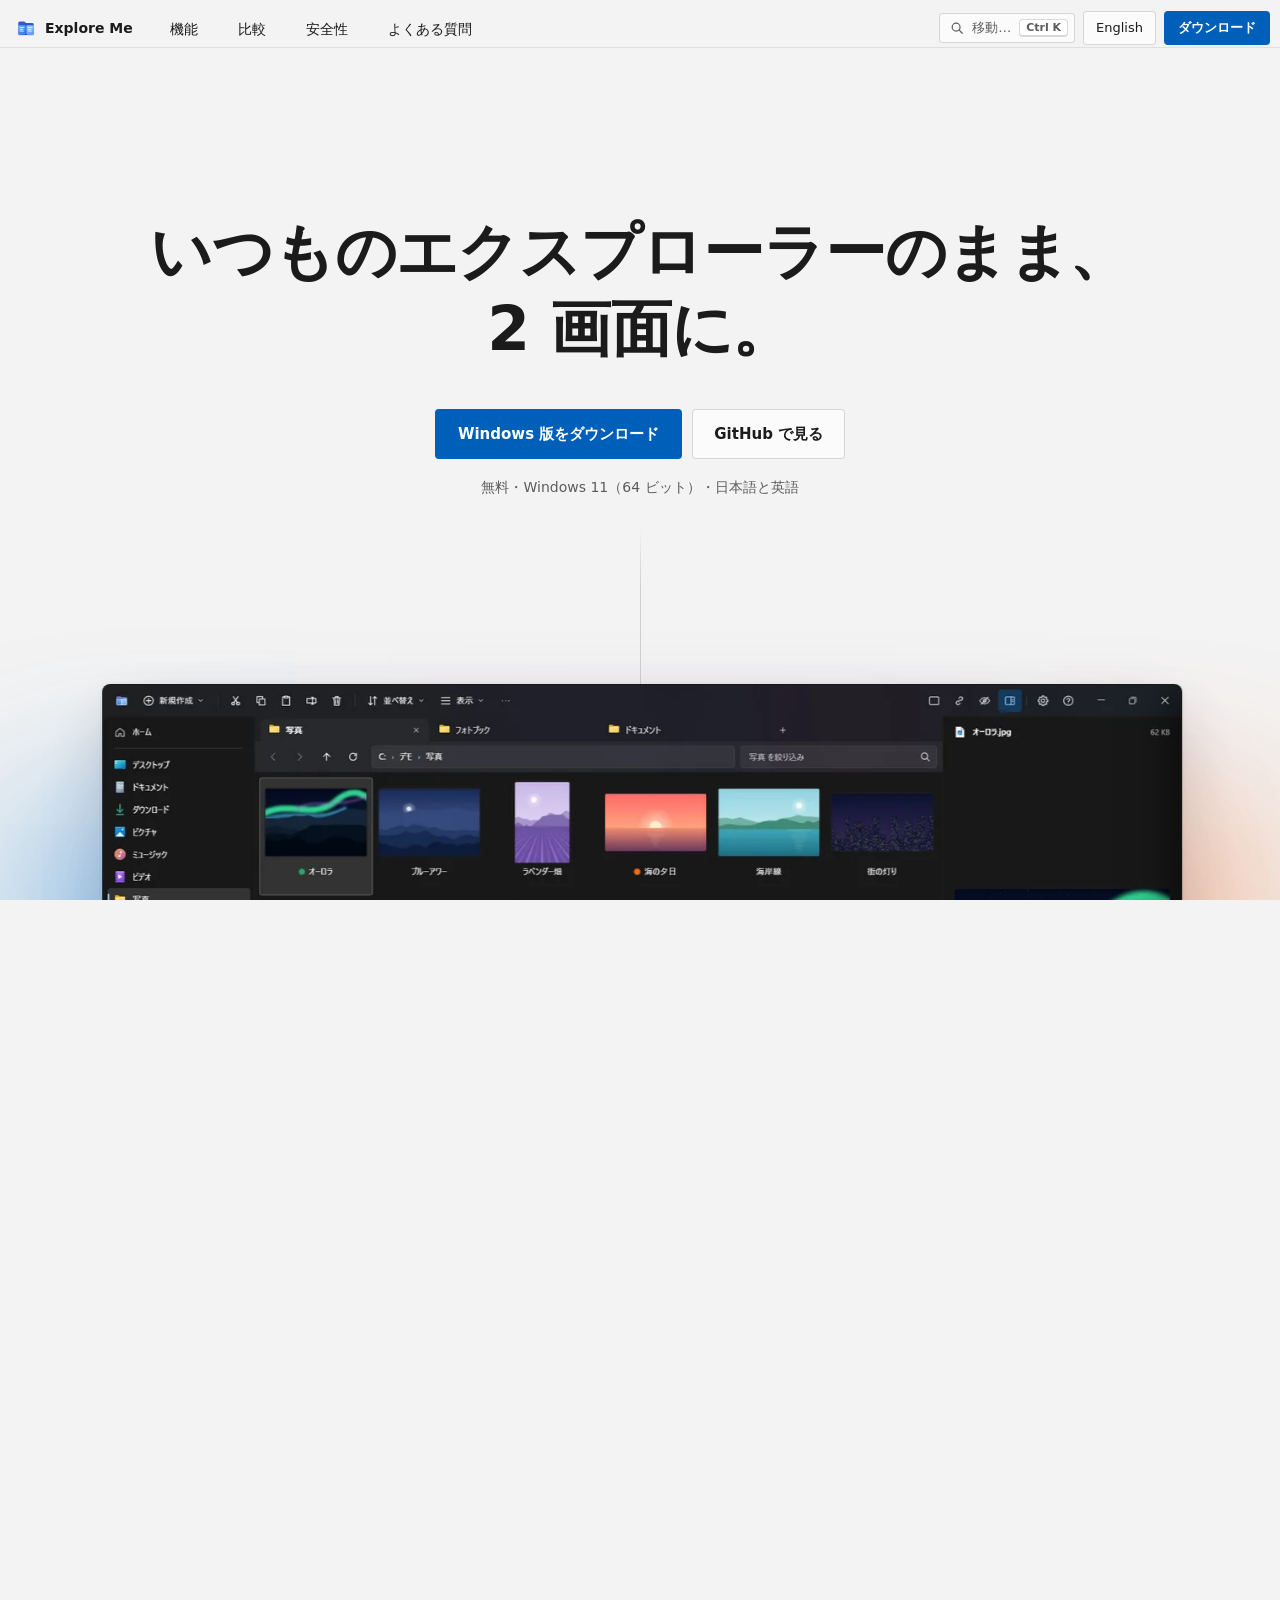
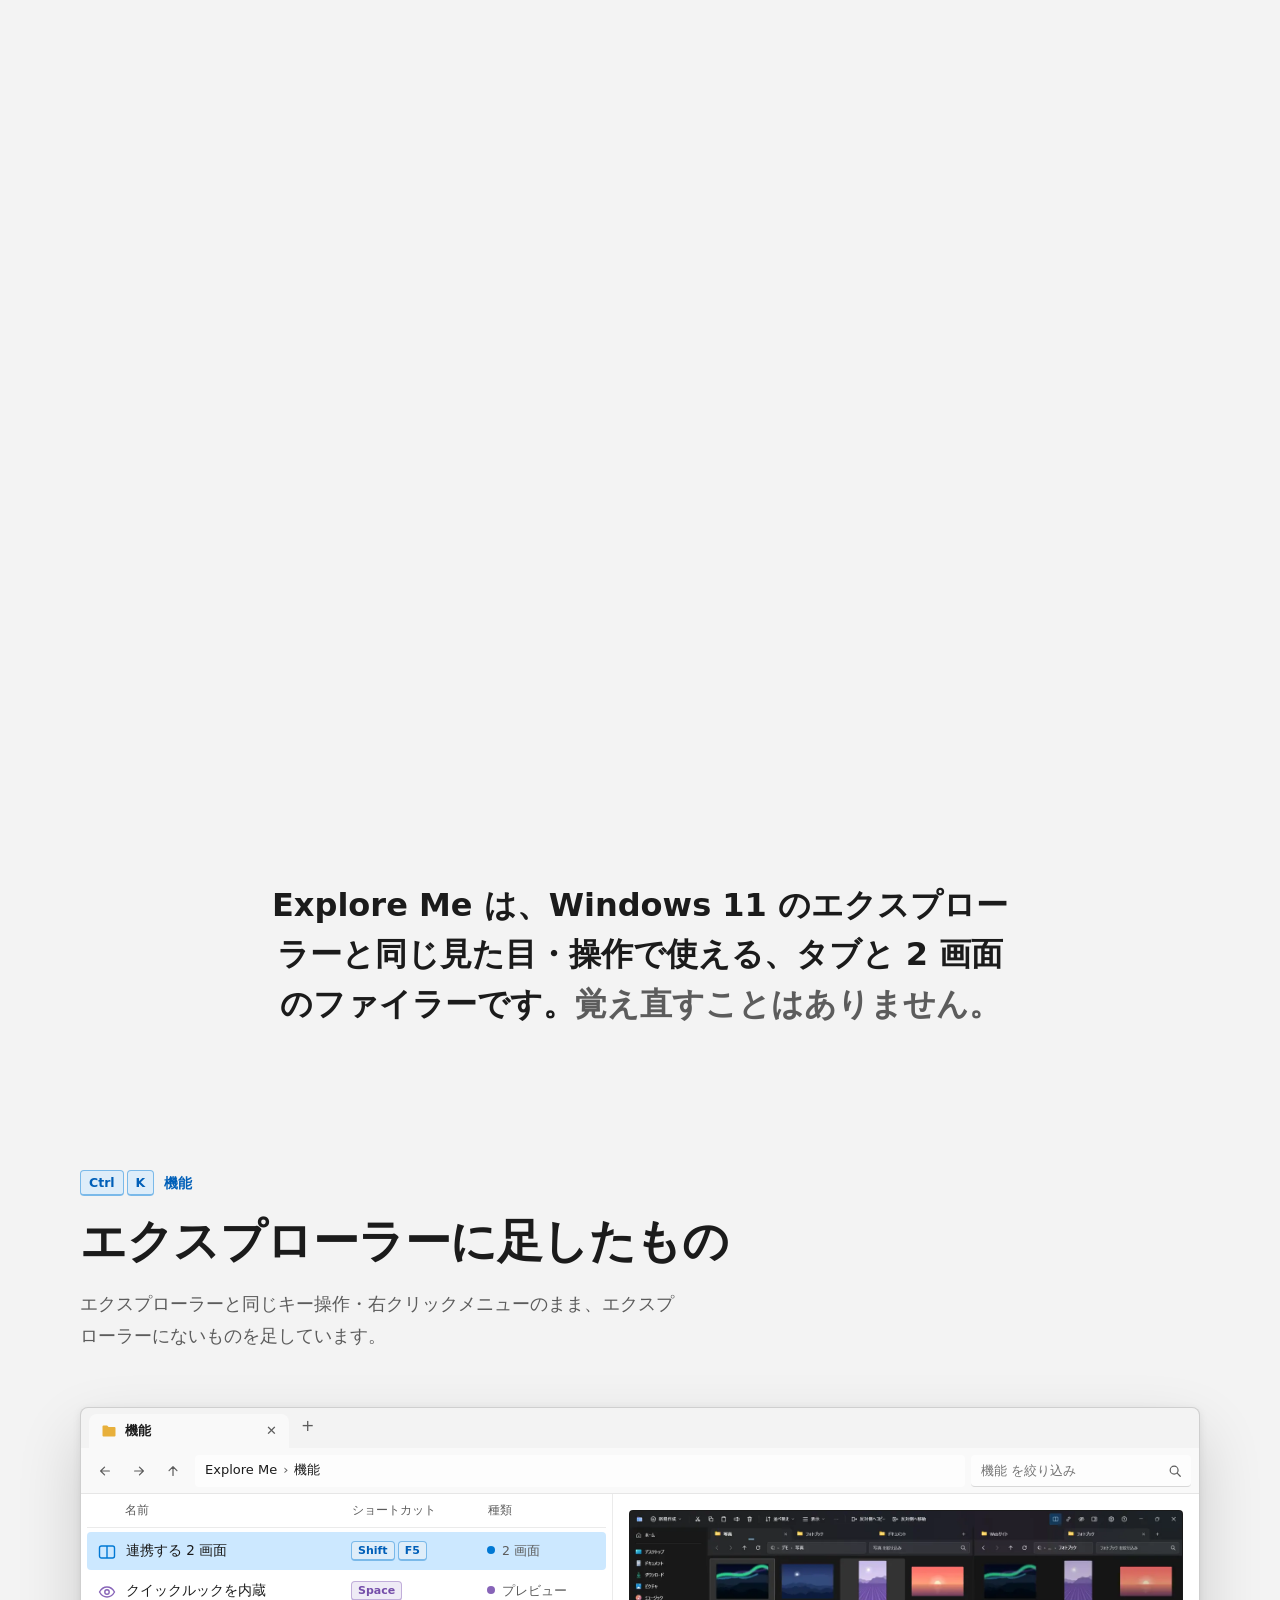
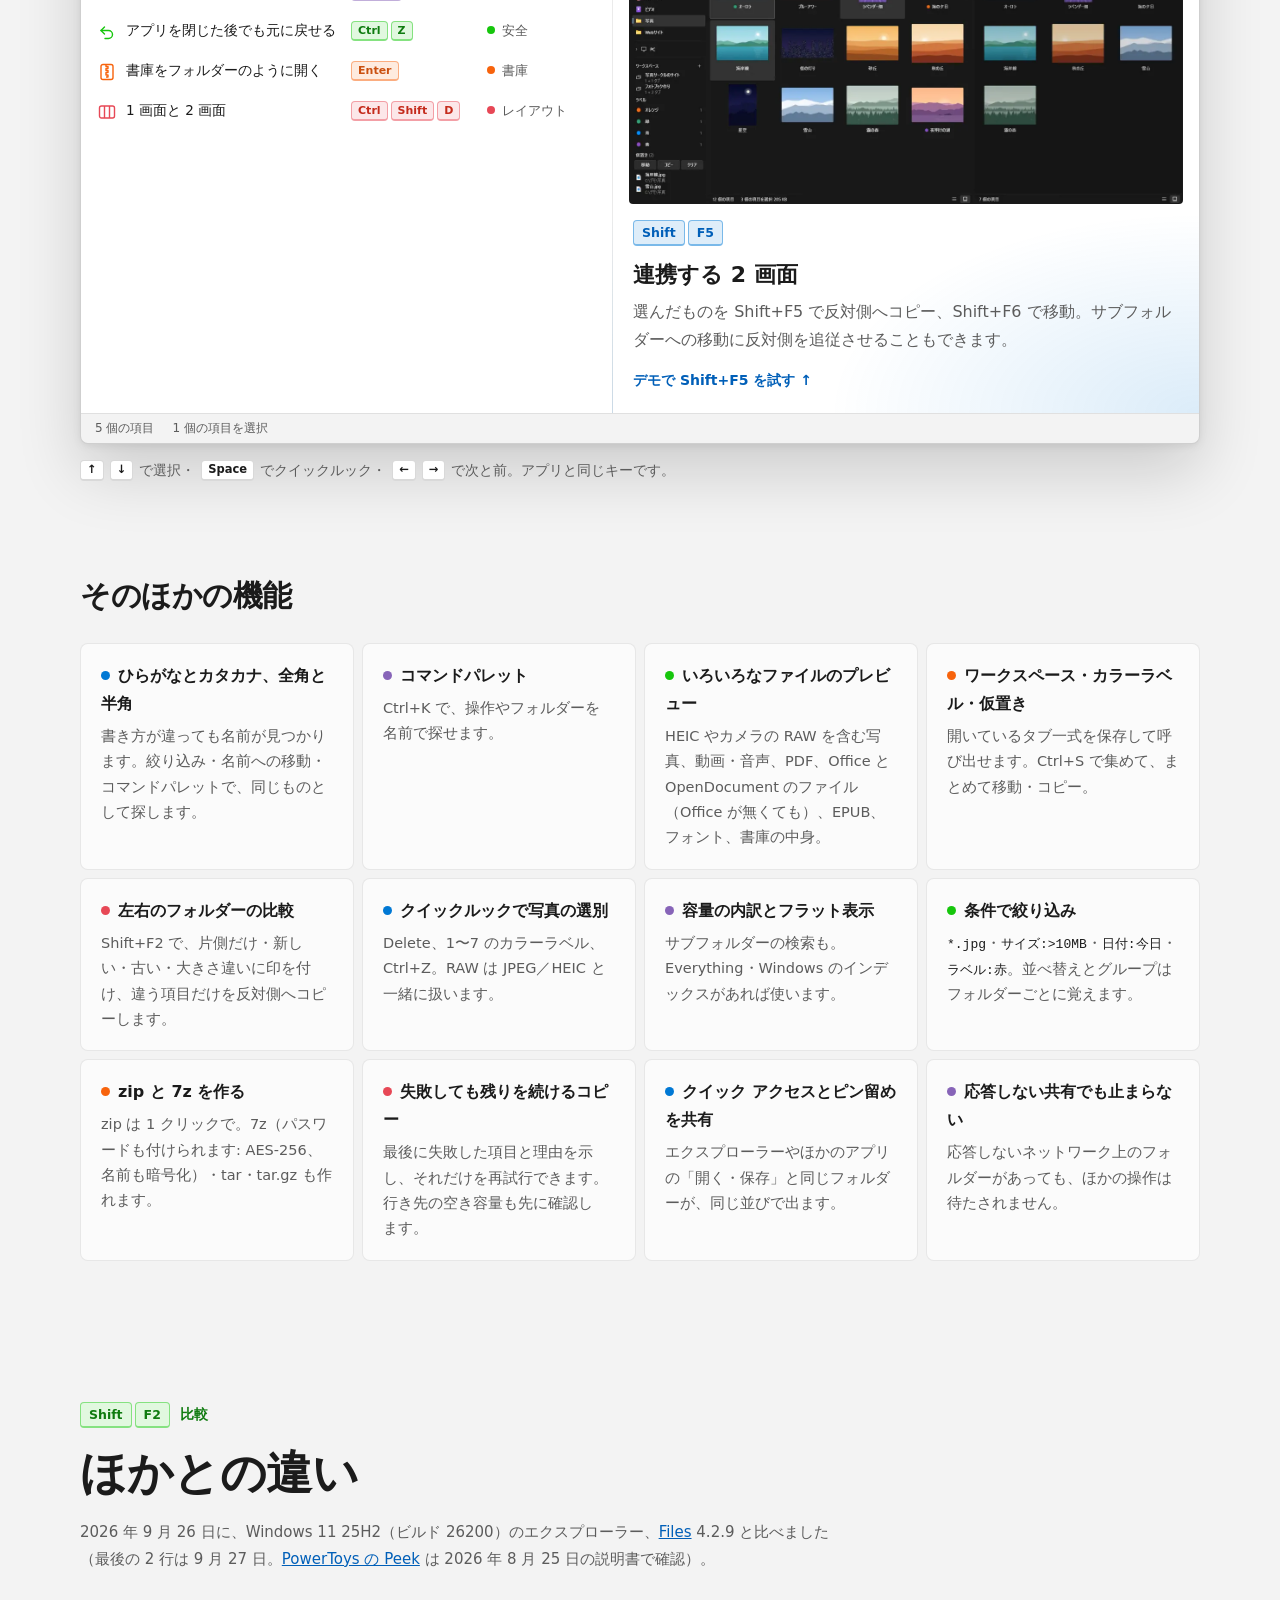
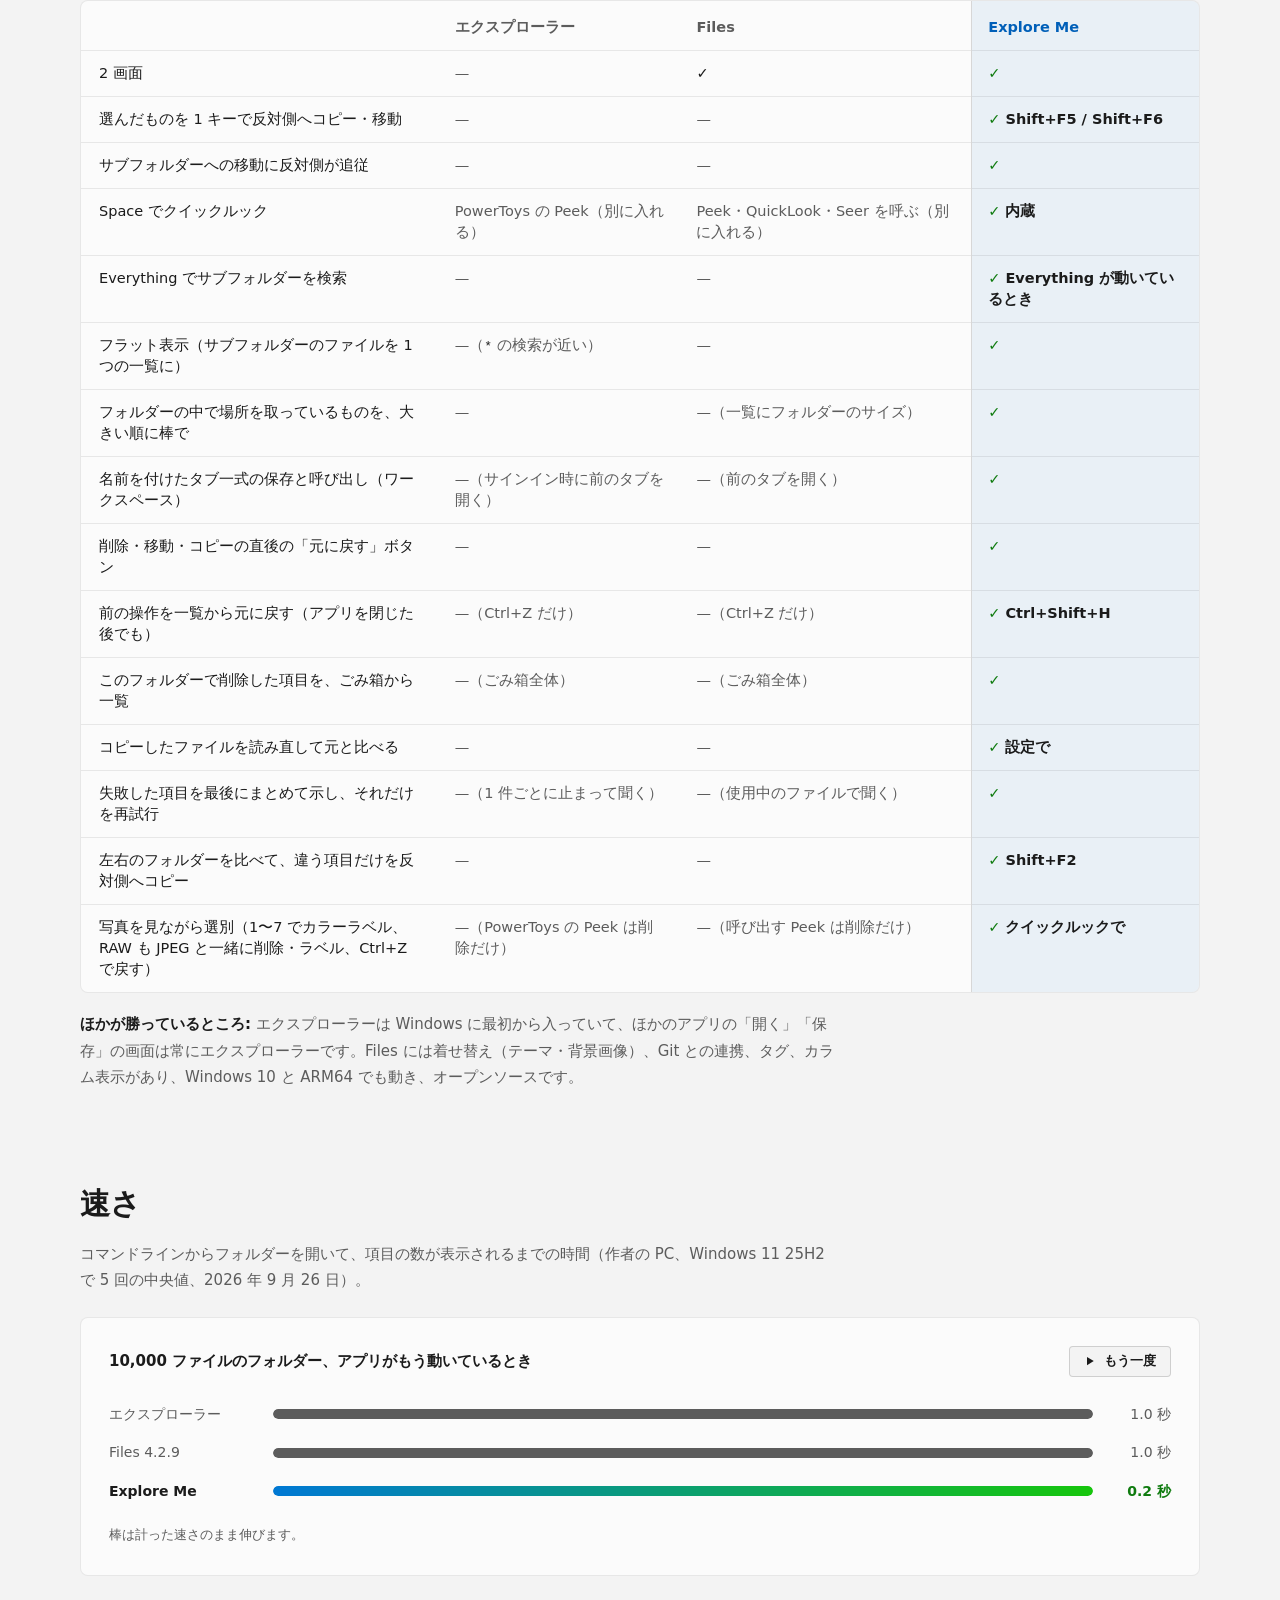
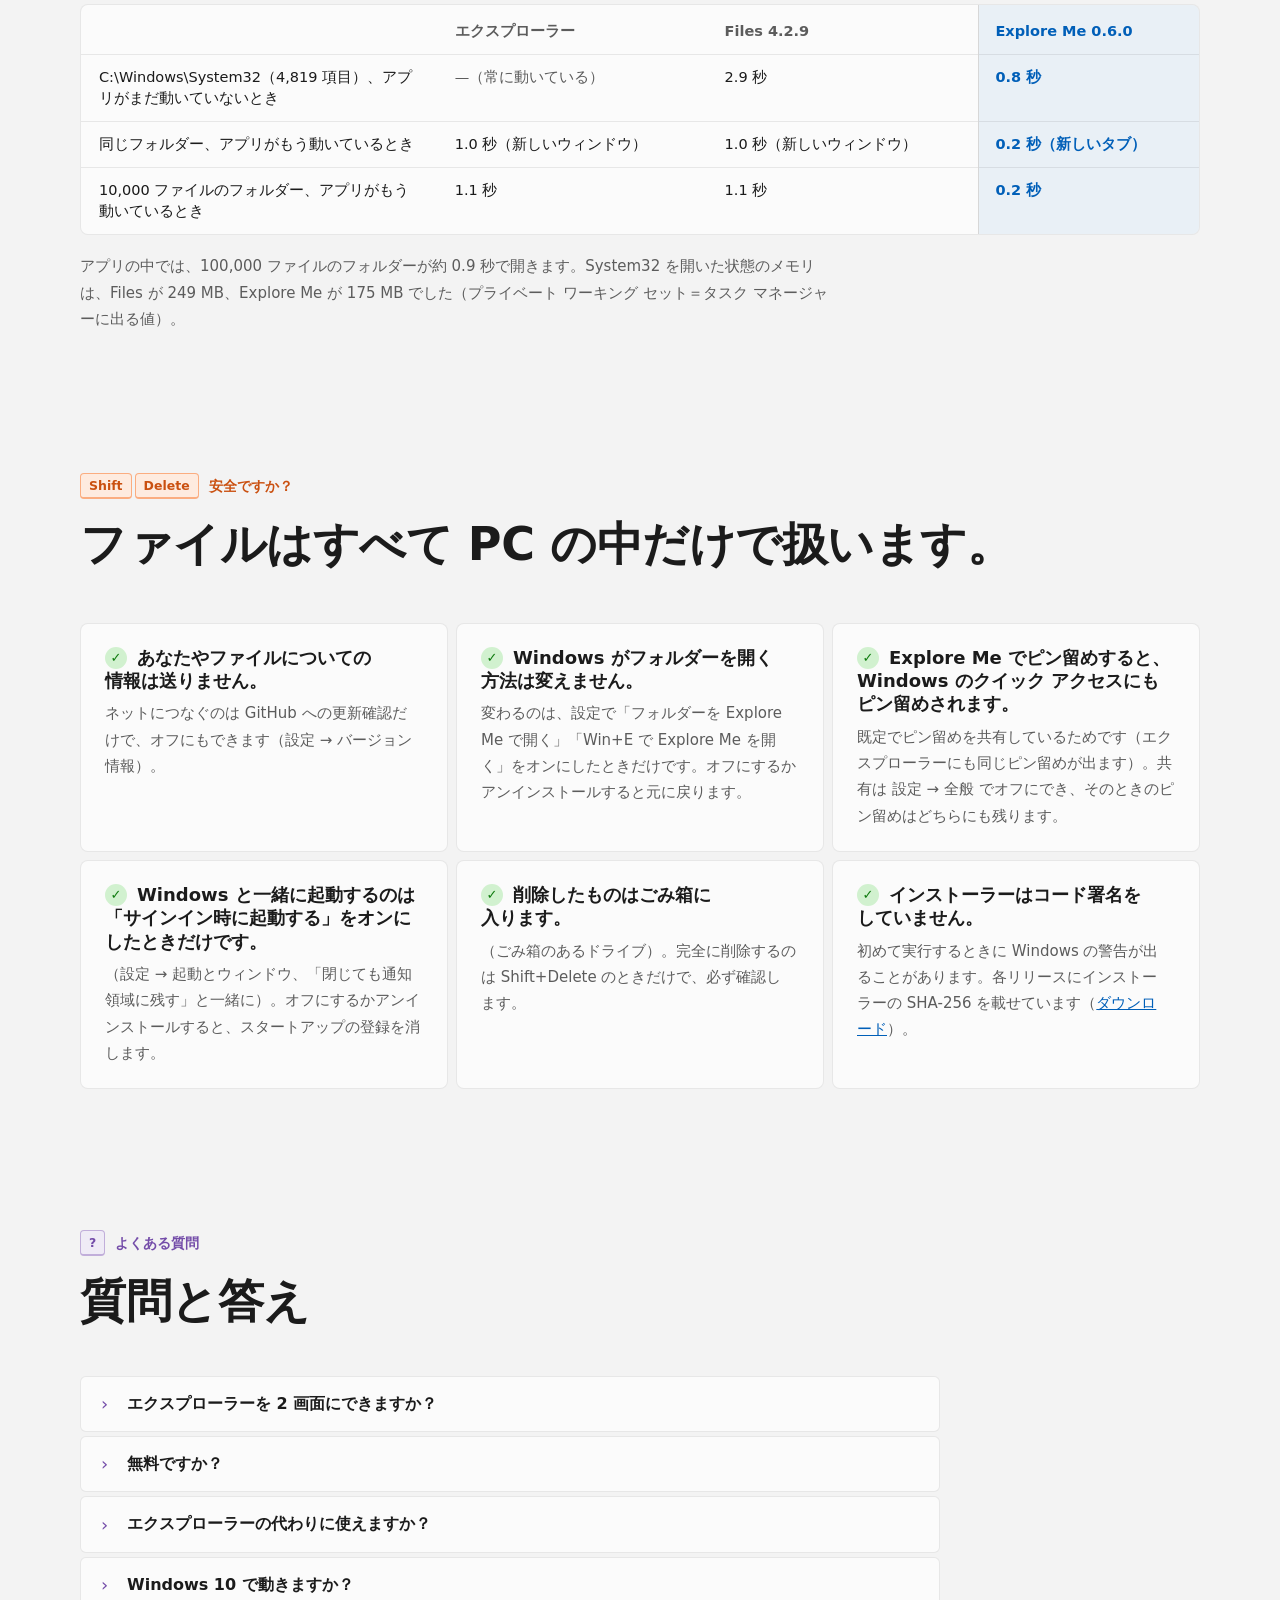
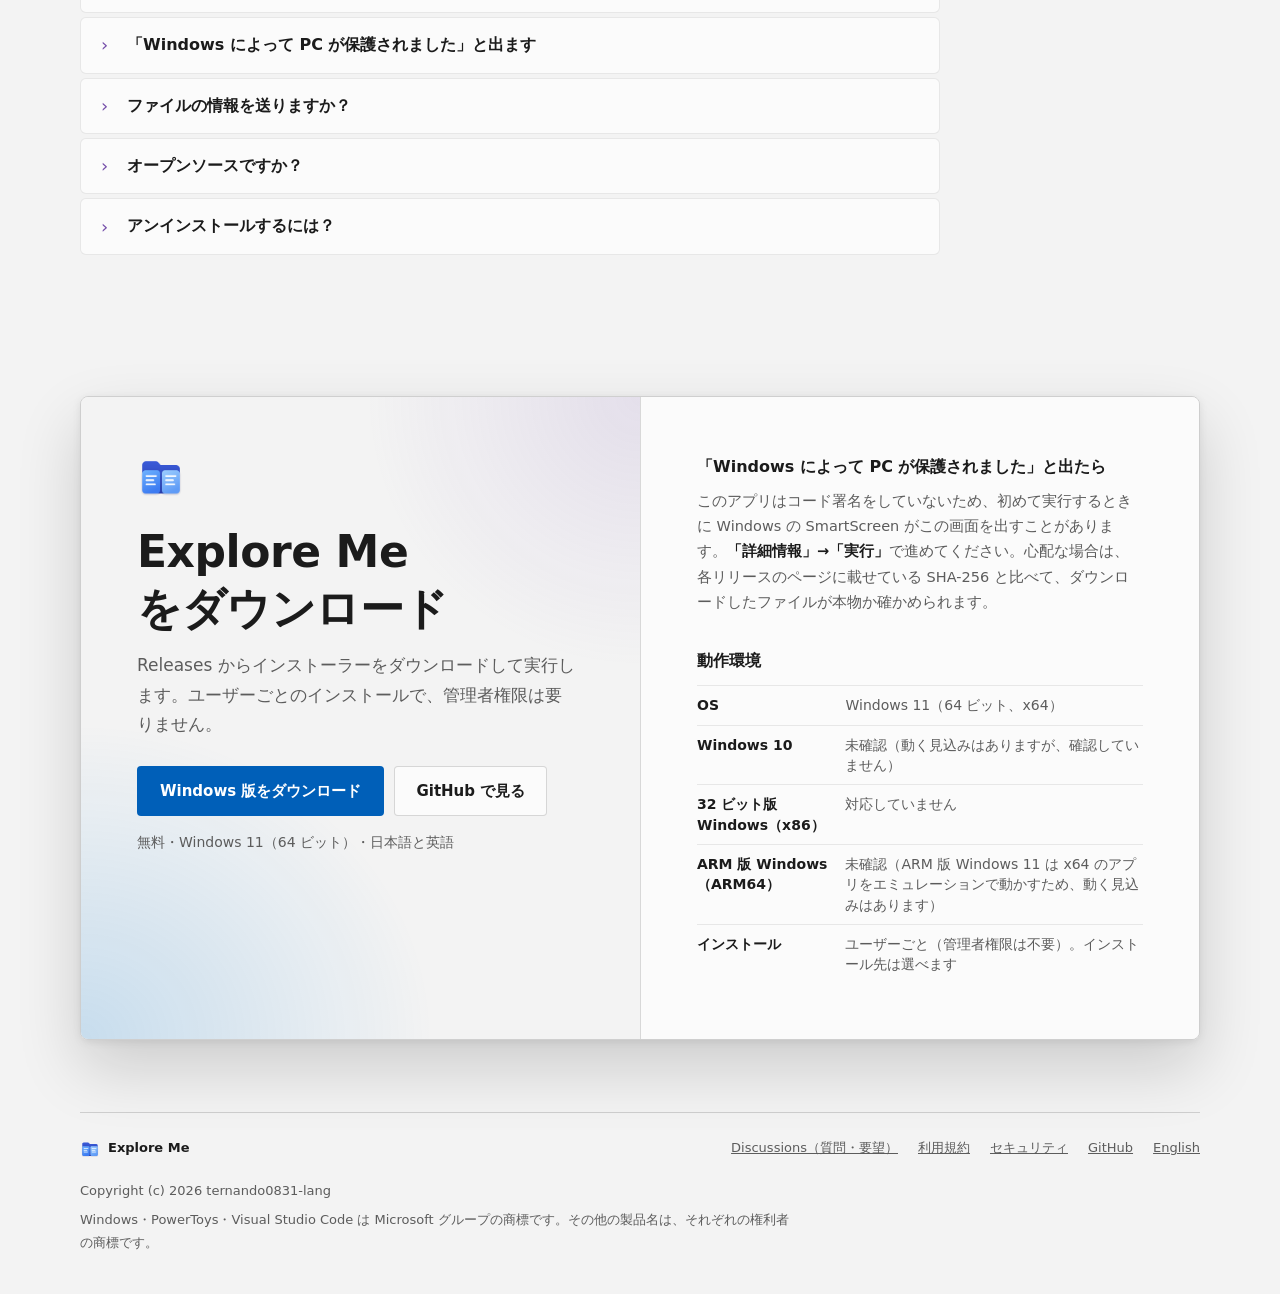
==== docs/ja/index.html @ a93d59e3 "Add the product page (GitHub Pages, from /docs) https://ternando0831-lang.github.io/explore-me/ in E" ====
<!doctype html>
<html lang="ja">
<head>
<meta charset="utf-8">
<meta name="viewport" content="width=device-width, initial-scale=1">
<title>Explore Me – いつものエクスプローラーのまま、2 画面に。Windows 11 用の無料ファイラー</title>
<meta name="description" content="Windows 11 のエクスプローラーと同じ見た目・操作で使える、タブと 2 画面の無料ファイラーです。Shift+F5 で反対側のペインへコピー、Space でクイックルック、アプリを閉じた後でも元に戻せます。">
<link rel="canonical" href="https://ternando0831-lang.github.io/explore-me/ja/">
<link rel="alternate" hreflang="en" href="https://ternando0831-lang.github.io/explore-me/">
<link rel="alternate" hreflang="ja" href="https://ternando0831-lang.github.io/explore-me/ja/">
<link rel="alternate" hreflang="x-default" href="https://ternando0831-lang.github.io/explore-me/">
<meta name="color-scheme" content="light dark">
<meta name="theme-color" content="#f3f3f3" media="(prefers-color-scheme: light)">
<meta name="theme-color" content="#202020" media="(prefers-color-scheme: dark)">
<meta property="og:type" content="website">
<meta property="og:site_name" content="Explore Me">
<meta property="og:title" content="Explore Me – いつものエクスプローラーのまま、2 画面に。">
<meta property="og:description" content="Windows 11 のエクスプローラーと同じ見た目・操作で使える、タブと 2 画面の無料ファイラー。">
<meta property="og:url" content="https://ternando0831-lang.github.io/explore-me/ja/">
<meta property="og:image" content="https://ternando0831-lang.github.io/explore-me/og.png">
<meta property="og:image:width" content="1280">
<meta property="og:image:height" content="640">
<meta property="og:image:alt" content="Explore Me: いつものエクスプローラーのまま、2 画面に。">
<meta property="og:locale" content="ja_JP">
<meta property="og:locale:alternate" content="en_US">
<meta name="twitter:card" content="summary_large_image">
<link rel="icon" href="../icon-32.png" sizes="32x32" type="image/png">
<link rel="icon" href="../icon-256.png" sizes="256x256" type="image/png">
<link rel="apple-touch-icon" href="../apple-touch-icon.png">
<link rel="stylesheet" href="../style.css">
<script>
(function () {
  var d = document.documentElement;
  d.classList.add('js');
  if (!matchMedia('(prefers-reduced-motion: reduce)').matches && innerWidth >= 920 && innerHeight >= 620) d.classList.add('scrolly');
})();
</script>
<script type="application/ld+json">
{
  "@context": "https://schema.org",
  "@type": "SoftwareApplication",
  "name": "Explore Me",
  "description": "Windows 11 のエクスプローラーと同じ見た目・操作で使える、タブと 2 画面のファイラー。",
  "url": "https://ternando0831-lang.github.io/explore-me/ja/",
  "downloadUrl": "https://github.com/ternando0831-lang/explore-me/releases/latest",
  "operatingSystem": "Windows 11",
  "applicationCategory": "UtilitiesApplication",
  "applicationSubCategory": "ファイラー",
  "inLanguage": ["ja", "en"],
  "image": "https://ternando0831-lang.github.io/explore-me/og.png",
  "screenshot": "https://ternando0831-lang.github.io/explore-me/media/ja/hero-dark-1920.webp",
  "offers": { "@type": "Offer", "price": "0", "priceCurrency": "JPY" },
  "author": { "@type": "Person", "name": "ternando0831-lang", "url": "https://github.com/ternando0831-lang" }
}
</script>
</head>
<body>
<svg width="0" height="0" style="position:absolute" aria-hidden="true">
  <defs>
    <symbol id="i-folder" viewBox="0 0 16 16"><path d="M1.5 3.5A1 1 0 0 1 2.5 2.5h3.6l1.5 1.5h5.9a1 1 0 0 1 1 1v7.5a1 1 0 0 1-1 1H2.5a1 1 0 0 1-1-1z" fill="currentColor"/></symbol>
    <symbol id="i-search" viewBox="0 0 16 16"><g fill="none" stroke="currentColor" stroke-width="1.4" stroke-linecap="round"><circle cx="7" cy="7" r="4.5"/><path d="m10.5 10.5 3.5 3.5"/></g></symbol>
    <symbol id="i-left" viewBox="0 0 16 16"><path d="M13 8H3m4.5-4.5L3 8l4.5 4.5" fill="none" stroke="currentColor" stroke-width="1.4" stroke-linecap="round" stroke-linejoin="round"/></symbol>
    <symbol id="i-right" viewBox="0 0 16 16"><path d="M3 8h10M8.5 3.5 13 8l-4.5 4.5" fill="none" stroke="currentColor" stroke-width="1.4" stroke-linecap="round" stroke-linejoin="round"/></symbol>
    <symbol id="i-up" viewBox="0 0 16 16"><path d="M8 13V3M3.5 7.5 8 3l4.5 4.5" fill="none" stroke="currentColor" stroke-width="1.4" stroke-linecap="round" stroke-linejoin="round"/></symbol>
    <symbol id="i-play" viewBox="0 0 16 16"><path d="M4 2.5v11l9-5.5z" fill="currentColor"/></symbol>
    <symbol id="i-prev" viewBox="0 0 16 16"><path d="M10 3 5 8l5 5" fill="none" stroke="currentColor" stroke-width="1.5" stroke-linecap="round" stroke-linejoin="round"/></symbol>
    <symbol id="i-next" viewBox="0 0 16 16"><path d="m6 3 5 5-5 5" fill="none" stroke="currentColor" stroke-width="1.5" stroke-linecap="round" stroke-linejoin="round"/></symbol>
    <symbol id="i-close" viewBox="0 0 16 16"><path d="m4 4 8 8m0-8-8 8" fill="none" stroke="currentColor" stroke-width="1.4" stroke-linecap="round"/></symbol>
    <symbol id="i-panes" viewBox="0 0 18 18"><g fill="none" stroke="currentColor" stroke-width="1.4" stroke-linejoin="round"><rect x="1.5" y="3" width="15" height="12" rx="2"/><path d="M9 3v12"/></g></symbol>
    <symbol id="i-eye" viewBox="0 0 18 18"><g fill="none" stroke="currentColor" stroke-width="1.4" stroke-linejoin="round"><path d="M1.5 9S4.3 4 9 4s7.5 5 7.5 5-2.8 5-7.5 5S1.5 9 1.5 9Z"/><circle cx="9" cy="9" r="2.2"/></g></symbol>
    <symbol id="i-undo" viewBox="0 0 18 18"><g fill="none" stroke="currentColor" stroke-width="1.4" stroke-linecap="round" stroke-linejoin="round"><path d="M6.5 4 3 7.5 6.5 11"/><path d="M3 7.5h7.5a4 4 0 0 1 0 8H7"/></g></symbol>
    <symbol id="i-zip" viewBox="0 0 18 18"><g fill="none" stroke="currentColor" stroke-width="1.4" stroke-linejoin="round"><rect x="3" y="1.5" width="12" height="15" rx="2"/><path d="M8 1.5v2h2v2H8v2h2v2H8V12h2v2H8"/></g></symbol>
    <symbol id="i-layout" viewBox="0 0 18 18"><g fill="none" stroke="currentColor" stroke-width="1.4" stroke-linejoin="round"><rect x="1.5" y="3" width="15" height="12" rx="2"/><path d="M6.5 3v12M11.5 3v12"/></g></symbol>
  </defs>
</svg>
<a class="skip" href="#main">本文へ移動</a>

<header class="hdr">
  <a class="brand" href="#top"><img src="../icon-32.png" alt="" width="20" height="20"><span>Explore Me</span></a>
  <nav class="tabs" aria-label="セクション">
    <a href="#features">機能</a>
    <a href="#compare">比較</a>
    <a href="#safe">安全性</a>
    <a href="#faq">よくある質問</a>
  </nav>
  <div class="side">
    <button type="button" class="pal-btn" aria-haspopup="dialog" aria-keyshortcuts="Control+K"><svg width="14" height="14" aria-hidden="true"><use href="#i-search"/></svg><span>移動…</span><kbd>Ctrl K</kbd></button>
    <a class="lang" href="../" lang="en" hreflang="en">English</a>
    <a class="get" href="#download">ダウンロード</a>
  </div>
</header>

<main id="main">
<section class="hero" id="top" aria-label="Explore Me">
  <div class="stage">
    <div class="half" aria-hidden="true"></div>
    <div class="pdiv" aria-hidden="true"></div>

    <div class="hero-text">
      <h1>いつものエクスプローラーのまま、<br>2 画面に。</h1>
      <div class="actions">
        <a class="btn primary" href="https://github.com/ternando0831-lang/explore-me/releases/latest">Windows 版をダウンロード</a>
        <a class="btn secondary" href="https://github.com/ternando0831-lang/explore-me">GitHub で見る</a>
      </div>
      <p class="meta">無料・Windows 11（64 ビット）・日本語と英語</p>
    </div>

    <div class="demo" id="demo">
      <div class="try">
        <span>キーを押してみる:</span>
        <button type="button" class="key" aria-pressed="false" data-color="purple" data-clip="quicklook" data-caption="Space でクイックルックを開き、矢印キーで写真を送る様子"><kbd>Space</kbd>クイックルック</button>
        <button type="button" class="key" aria-pressed="false" data-color="blue" data-clip="copy" data-caption="写真を 3 枚選び、Shift+F5 で反対側のペインへコピーする様子"><span class="kbds"><kbd>Shift</kbd><kbd>F5</kbd></span>反対側へコピー</button>
        <button type="button" class="key" aria-pressed="false" data-color="green" data-clip="undo" data-caption="新しい予算.csv を別のフォルダーの古い方に上書きし、元に戻すで古いファイルに戻る様子"><span class="kbds"><kbd>Ctrl</kbd><kbd>Z</kbd></span>元に戻す</button>
        <button type="button" class="key" aria-pressed="false" data-color="orange" data-clip="archive" data-caption="写真 2026.zip をフォルダーのように開き、中の写真 3 枚を反対側へコピーする様子"><kbd>Enter</kbd>書庫を開く</button>
        <button type="button" class="key" aria-pressed="false" data-color="red" data-clip="layout" data-caption="コマンドパレットから 2 画面を 1 画面に切り替え、プレビューを閉じて開く様子"><span class="kbds"><kbd>Ctrl</kbd><kbd>Shift</kbd><kbd>D</kbd></span>1 画面と 2 画面</button>
      </div>

      <div class="win" tabindex="0" role="application" aria-label="Explore Me の録画。Space: クイックルック。Shift+F5: 反対側へコピー。Ctrl+Z: 元に戻す。Enter: 書庫を開く。Ctrl+Shift+D: 1 画面と 2 画面。">
        <img class="one" src="../media/ja/single-1920.webp" srcset="../media/ja/single-1280.webp 1280w, ../media/ja/single-1920.webp 1920w" sizes="(min-width: 1140px) 1080px, 94vw" width="1920" height="1020" fetchpriority="high" alt="">
        <img class="two-l" src="../media/ja/hero-dark-1920.webp" srcset="../media/ja/hero-dark-1280.webp 1280w, ../media/ja/hero-dark-1920.webp 1920w" sizes="(min-width: 1140px) 1080px, 94vw" width="1920" height="1020" fetchpriority="high" alt="2 画面の Explore Me。左に写真の縮小表示、右に Web サイトのプロジェクト、右端に選んだ写真のプレビュー">
        <div class="two-r" aria-hidden="true"><img src="../media/ja/hero-dark-1920.webp" srcset="../media/ja/hero-dark-1280.webp 1280w, ../media/ja/hero-dark-1920.webp 1920w" sizes="(min-width: 1140px) 1080px, 94vw" width="1920" height="1020" alt=""></div>
        <video data-clip="quicklook" data-src="../media/ja/quicklook.mp4" muted loop playsinline preload="none" aria-hidden="true"></video>
        <video data-clip="copy" data-src="../media/ja/copy.mp4" muted loop playsinline preload="none" aria-hidden="true"></video>
        <video data-clip="undo" data-src="../media/ja/undo.mp4" muted loop playsinline preload="none" aria-hidden="true"></video>
        <video data-clip="archive" data-src="../media/ja/archive.mp4" muted loop playsinline preload="none" aria-hidden="true"></video>
        <video data-clip="layout" data-src="../media/ja/layout.mp4" muted loop playsinline preload="none" aria-hidden="true"></video>
      </div>

      <p class="status" role="status" aria-live="polite" data-idle="窓をクリックしてからキーを押すか、上のキーを押してください。" data-focus="キーは窓に届いています。Esc か窓の外のクリックで戻ります。"><span></span></p>
    </div>
  </div>
</section>

<div class="wrap">

<section class="block">
  <p class="statement" data-reveal>Explore Me は、Windows 11 のエクスプローラーと同じ見た目・操作で使える、タブと 2 画面のファイラーです。<span>覚え直すことはありません。</span></p>
</section>

<section class="block" id="features" aria-labelledby="features-h">
  <p class="label" data-color="blue" data-reveal><span class="kbds"><kbd>Ctrl</kbd><kbd>K</kbd></span>機能</p>
  <h2 id="features-h" data-reveal>エクスプローラーに足したもの</h2>
  <p class="lede" data-reveal>エクスプローラーと同じキー操作・右クリックメニューのまま、エクスプローラーにないものを足しています。</p>

  <div class="xp" data-reveal>
    <div class="xp-chrome">
      <div class="xp-tabs" aria-hidden="true"><span class="xp-tab"><svg width="16" height="16"><use href="#i-folder"/></svg>機能<span class="x">✕</span></span><span class="plus">+</span></div>
      <div class="xp-addr">
        <span class="nav" aria-hidden="true"><span><svg width="14" height="14"><use href="#i-left"/></svg></span><span><svg width="14" height="14"><use href="#i-right"/></svg></span><span><svg width="14" height="14"><use href="#i-up"/></svg></span></span>
        <span class="xp-crumbs" aria-hidden="true">Explore Me <i>›</i> 機能</span>
        <label class="xp-filter"><input type="search" placeholder="機能 を絞り込み" aria-label="機能を絞り込む"><svg width="14" height="14" aria-hidden="true"><use href="#i-search"/></svg></label>
      </div>
    </div>
    <div class="xp-body">
      <div class="xp-list" role="listbox" tabindex="0" aria-label="機能">
        <div class="xp-head" aria-hidden="true"><span>名前</span><span>ショートカット</span><span>種類</span></div>
      </div>
      <div class="xp-preview features">
    <article class="feature wide" data-color="blue" data-clip="copy" data-kind="2 画面" data-icon="panes">
      <div class="text">
        <span class="kbds"><kbd>Shift</kbd><kbd>F5</kbd></span>
        <h3>連携する 2 画面</h3>
        <p>選んだものを Shift+F5 で反対側へコピー、Shift+F6 で移動。サブフォルダーへの移動に反対側を追従させることもできます。</p>
        <a class="try-it" href="#demo" data-try="copy">デモで Shift+F5 を試す ↑</a>
      </div>
      <div class="media"><div class="clip"><video data-src="../media/ja/copy.mp4" poster="../media/ja/copy.webp" muted loop playsinline preload="none" aria-label="写真を 3 枚選び、Shift+F5 で反対側のペインへコピーする様子"></video></div></div>
    </article>

    <article class="feature" data-color="purple" data-clip="quicklook" data-kind="プレビュー" data-icon="eye">
      <div class="text">
        <kbd>Space</kbd>
        <h3>クイックルックを内蔵</h3>
        <p>Space で大きくプレビュー。HEIC やカメラの RAW の写真、動画、PDF、Office のファイルも。矢印キーでフォルダーの中を次々に見られます。ほかに何も入れる必要はありません。</p>
        <a class="try-it" href="#demo" data-try="quicklook">デモで Space を試す ↑</a>
      </div>
      <div class="media"><div class="clip"><video data-src="../media/ja/quicklook.mp4" poster="../media/ja/quicklook.webp" muted loop playsinline preload="none" aria-label="Space でクイックルックを開き、矢印キーで写真を送る様子"></video></div></div>
    </article>

    <article class="feature" data-color="green" data-clip="undo" data-kind="安全" data-icon="undo">
      <div class="text">
        <span class="kbds"><kbd>Ctrl</kbd><kbd>Z</kbd></span>
        <h3>アプリを閉じた後でも元に戻せる</h3>
        <p>削除・移動・コピーの直後に「元に戻す」ボタン。前の操作は操作の履歴（Ctrl+Shift+H）から、再起動の前の分も戻せます。コピーや移動で置き換えたファイルはごみ箱に入るので（PC の内蔵ドライブ）、元に戻すで戻ります。</p>
        <a class="try-it" href="#demo" data-try="undo">デモで Ctrl+Z を試す ↑</a>
      </div>
      <div class="media"><div class="clip"><video data-src="../media/ja/undo.mp4" poster="../media/ja/undo.webp" muted loop playsinline preload="none" aria-label="新しい予算.csv を別のフォルダーの古い方に上書きし、元に戻すで古いファイルに戻る様子"></video></div></div>
    </article>

    <article class="feature" data-color="orange" data-clip="archive" data-kind="書庫" data-icon="zip">
      <div class="text">
        <kbd>Enter</kbd>
        <h3>書庫をフォルダーのように開く</h3>
        <p>zip・7z・rar・tar.gz などの書庫をフォルダーのように開いて（読み取り専用）、中の項目を Shift+F5 で反対側へ取り出せます。パスワード付きの書庫も開けます。</p>
        <a class="try-it" href="#demo" data-try="archive">デモで Enter を試す ↑</a>
      </div>
      <div class="media"><div class="clip"><video data-src="../media/ja/archive.mp4" poster="../media/ja/archive.webp" muted loop playsinline preload="none" aria-label="写真 2026.zip をフォルダーのように開き、中の写真 3 枚を反対側へコピーする様子"></video></div></div>
    </article>

    <article class="feature" data-color="red" data-clip="layout" data-kind="レイアウト" data-icon="layout">
      <div class="text">
        <span class="kbds"><kbd>Ctrl</kbd><kbd>Shift</kbd><kbd>D</kbd></span>
        <h3>1 画面と 2 画面</h3>
        <p>コマンドパレット（Ctrl+K）か Ctrl+Shift+D で切り替えます。Alt+P でプレビューの表示・非表示。</p>
        <a class="try-it" href="#demo" data-try="layout">デモで Ctrl+Shift+D を試す ↑</a>
      </div>
      <div class="media"><div class="clip"><video data-src="../media/ja/layout.mp4" poster="../media/ja/layout.webp" muted loop playsinline preload="none" aria-label="コマンドパレットから 2 画面を 1 画面に切り替え、プレビューを閉じて開く様子"></video></div></div>
    </article>
        <p class="xp-empty" hidden>絞り込みに一致する項目はありません。</p>
      </div>
    </div>
    <div class="xp-status" aria-hidden="true" data-items="{n} 個の項目" data-sel="1 個の項目を選択"></div>
  </div>
  <p class="xp-hint"><kbd>↑</kbd><kbd>↓</kbd> で選択・<kbd>Space</kbd> でクイックルック・<kbd>←</kbd><kbd>→</kbd> で次と前。アプリと同じキーです。</p>

  <h3 class="more-h" id="more" data-reveal>そのほかの機能</h3>
  <ul class="more" data-reveal>
    <li><h4>ひらがなとカタカナ、全角と半角</h4><p>書き方が違っても名前が見つかります。絞り込み・名前への移動・コマンドパレットで、同じものとして探します。</p></li>
    <li><h4>コマンドパレット</h4><p>Ctrl+K で、操作やフォルダーを名前で探せます。</p></li>
    <li><h4>いろいろなファイルのプレビュー</h4><p>HEIC やカメラの RAW を含む写真、動画・音声、PDF、Office と OpenDocument のファイル（Office が無くても）、EPUB、フォント、書庫の中身。</p></li>
    <li><h4>ワークスペース・カラーラベル・仮置き</h4><p>開いているタブ一式を保存して呼び出せます。Ctrl+S で集めて、まとめて移動・コピー。</p></li>
    <li><h4>左右のフォルダーの比較</h4><p>Shift+F2 で、片側だけ・新しい・古い・大きさ違いに印を付け、違う項目だけを反対側へコピーします。</p></li>
    <li><h4>クイックルックで写真の選別</h4><p>Delete、1〜7 のカラーラベル、Ctrl+Z。RAW は JPEG／HEIC と一緒に扱います。</p></li>
    <li><h4>容量の内訳とフラット表示</h4><p>サブフォルダーの検索も。Everything・Windows のインデックスがあれば使います。</p></li>
    <li><h4>条件で絞り込み</h4><p><code>*.jpg</code>・<code>サイズ:&gt;10MB</code>・<code>日付:今日</code>・<code>ラベル:赤</code>。並べ替えとグループはフォルダーごとに覚えます。</p></li>
    <li><h4>zip と 7z を作る</h4><p>zip は 1 クリックで。7z（パスワードも付けられます: AES-256、名前も暗号化）・tar・tar.gz も作れます。</p></li>
    <li><h4>失敗しても残りを続けるコピー</h4><p>最後に失敗した項目と理由を示し、それだけを再試行できます。行き先の空き容量も先に確認します。</p></li>
    <li><h4>クイック アクセスとピン留めを共有</h4><p>エクスプローラーやほかのアプリの「開く・保存」と同じフォルダーが、同じ並びで出ます。</p></li>
    <li><h4>応答しない共有でも止まらない</h4><p>応答しないネットワーク上のフォルダーがあっても、ほかの操作は待たされません。</p></li>
  </ul>
</section>

<section class="block" id="compare" aria-labelledby="compare-h">
  <p class="label" data-color="green" data-reveal><span class="kbds"><kbd>Shift</kbd><kbd>F2</kbd></span>比較</p>
  <h2 id="compare-h" data-reveal>ほかとの違い</h2>
  <p class="note" data-reveal>2026 年 9 月 26 日に、Windows 11 25H2（ビルド 26200）のエクスプローラー、<a href="https://files.community">Files</a> 4.2.9 と比べました（最後の 2 行は 9 月 27 日。<a href="https://learn.microsoft.com/ja-jp/windows/powertoys/peek">PowerToys の Peek</a> は 2026 年 8 月 25 日の説明書で確認）。</p>
  <div class="table" data-reveal>
    <table>
      <thead><tr><th scope="col"><span class="vh">機能</span></th><th scope="col">エクスプローラー</th><th scope="col">Files</th><th scope="col" class="us">Explore Me</th></tr></thead>
      <tbody>
        <tr><th scope="row">2 画面</th><td>—</td><td class="n">✓</td><td class="us"><i>✓</i></td></tr>
        <tr><th scope="row">選んだものを 1 キーで反対側へコピー・移動</th><td>—</td><td>—</td><td class="us"><i>✓</i> Shift+F5 / Shift+F6</td></tr>
        <tr><th scope="row">サブフォルダーへの移動に反対側が追従</th><td>—</td><td>—</td><td class="us"><i>✓</i></td></tr>
        <tr><th scope="row">Space でクイックルック</th><td>PowerToys の Peek（別に入れる）</td><td>Peek・QuickLook・Seer を呼ぶ（別に入れる）</td><td class="us"><i>✓</i> 内蔵</td></tr>
        <tr><th scope="row">Everything でサブフォルダーを検索</th><td>—</td><td>—</td><td class="us"><i>✓</i> Everything が動いているとき</td></tr>
        <tr><th scope="row">フラット表示（サブフォルダーのファイルを 1 つの一覧に）</th><td>—（<code>*</code> の検索が近い）</td><td>—</td><td class="us"><i>✓</i></td></tr>
        <tr><th scope="row">フォルダーの中で場所を取っているものを、大きい順に棒で</th><td>—</td><td>—（一覧にフォルダーのサイズ）</td><td class="us"><i>✓</i></td></tr>
        <tr><th scope="row">名前を付けたタブ一式の保存と呼び出し（ワークスペース）</th><td>—（サインイン時に前のタブを開く）</td><td>—（前のタブを開く）</td><td class="us"><i>✓</i></td></tr>
        <tr><th scope="row">削除・移動・コピーの直後の「元に戻す」ボタン</th><td>—</td><td>—</td><td class="us"><i>✓</i></td></tr>
        <tr><th scope="row">前の操作を一覧から元に戻す（アプリを閉じた後でも）</th><td>—（Ctrl+Z だけ）</td><td>—（Ctrl+Z だけ）</td><td class="us"><i>✓</i> Ctrl+Shift+H</td></tr>
        <tr><th scope="row">このフォルダーで削除した項目を、ごみ箱から一覧</th><td>—（ごみ箱全体）</td><td>—（ごみ箱全体）</td><td class="us"><i>✓</i></td></tr>
        <tr><th scope="row">コピーしたファイルを読み直して元と比べる</th><td>—</td><td>—</td><td class="us"><i>✓</i> 設定で</td></tr>
        <tr><th scope="row">失敗した項目を最後にまとめて示し、それだけを再試行</th><td>—（1 件ごとに止まって聞く）</td><td>—（使用中のファイルで聞く）</td><td class="us"><i>✓</i></td></tr>
        <tr><th scope="row">左右のフォルダーを比べて、違う項目だけを反対側へコピー</th><td>—</td><td>—</td><td class="us"><i>✓</i> Shift+F2</td></tr>
        <tr><th scope="row">写真を見ながら選別（1〜7 でカラーラベル、RAW も JPEG と一緒に削除・ラベル、Ctrl+Z で戻す）</th><td>—（PowerToys の Peek は削除だけ）</td><td>—（呼び出す Peek は削除だけ）</td><td class="us"><i>✓</i> クイックルックで</td></tr>
      </tbody>
    </table>
  </div>
  <p class="note" data-reveal><strong>ほかが勝っているところ:</strong> エクスプローラーは Windows に最初から入っていて、ほかのアプリの「開く」「保存」の画面は常にエクスプローラーです。Files には着せ替え（テーマ・背景画像）、Git との連携、タグ、カラム表示があり、Windows 10 と ARM64 でも動き、オープンソースです。</p>

  <h3 class="sub" data-reveal>速さ</h3>
  <p class="note" data-reveal>コマンドラインからフォルダーを開いて、項目の数が表示されるまでの時間（作者の PC、Windows 11 25H2 で 5 回の中央値、2026 年 9 月 26 日）。</p>
  <div class="race" data-reveal data-unit=" 秒">
    <div class="race-head"><p>10,000 ファイルのフォルダー、アプリがもう動いているとき</p><button type="button"><svg width="12" height="12" aria-hidden="true"><use href="#i-play"/></svg>もう一度</button></div>
    <div class="lane" style="--t: 1.1s" data-t="1.1"><span class="nm">エクスプローラー</span><span class="bar"><i></i></span><span class="tm">1.1 秒</span></div>
    <div class="lane" style="--t: 1.1s" data-t="1.1"><span class="nm">Files 4.2.9</span><span class="bar"><i></i></span><span class="tm">1.1 秒</span></div>
    <div class="lane me" style="--t: .2s" data-t="0.2"><span class="nm">Explore Me</span><span class="bar"><i></i></span><span class="tm">0.2 秒</span></div>
    <p class="note">棒は計った速さのまま伸びます。</p>
  </div>
  <div class="table speed" data-reveal>
    <table>
      <thead><tr><th scope="col"><span class="vh">フォルダー</span></th><th scope="col">エクスプローラー</th><th scope="col">Files 4.2.9</th><th scope="col" class="us">Explore Me 0.6.0</th></tr></thead>
      <tbody>
        <tr><th scope="row">C:\Windows\System32（4,819 項目）、アプリがまだ動いていないとき</th><td>—（常に動いている）</td><td class="n">2.9 秒</td><td class="us">0.8 秒</td></tr>
        <tr><th scope="row">同じフォルダー、アプリがもう動いているとき</th><td class="n">1.0 秒（新しいウィンドウ）</td><td class="n">1.0 秒（新しいウィンドウ）</td><td class="us">0.2 秒（新しいタブ）</td></tr>
        <tr><th scope="row">10,000 ファイルのフォルダー、アプリがもう動いているとき</th><td class="n">1.1 秒</td><td class="n">1.1 秒</td><td class="us">0.2 秒</td></tr>
      </tbody>
    </table>
  </div>
  <p class="note" data-reveal>アプリの中では、100,000 ファイルのフォルダーが約 0.9 秒で開きます。System32 を開いた状態のメモリは、Files が 249 MB、Explore Me が 175 MB でした（プライベート ワーキング セット＝タスク マネージャーに出る値）。</p>
</section>

<section class="block" id="safe" aria-labelledby="safe-h">
  <p class="label" data-color="orange" data-reveal><span class="kbds"><kbd>Shift</kbd><kbd>Delete</kbd></span>安全ですか？</p>
  <h2 id="safe-h" data-reveal>ファイルはすべて PC の中だけで扱います。</h2>
  <ul class="checks" data-reveal>
    <li><h3>あなたやファイルについての情報は送りません。</h3><p>ネットにつなぐのは GitHub への更新確認だけで、オフにもできます（設定 → バージョン情報）。</p></li>
    <li><h3>Windows がフォルダーを開く方法は変えません。</h3><p>変わるのは、設定で「フォルダーを Explore Me で開く」「Win+E で Explore Me を開く」をオンにしたときだけです。オフにするかアンインストールすると元に戻ります。</p></li>
    <li><h3>Explore Me でピン留めすると、Windows のクイック アクセスにもピン留めされます。</h3><p>既定でピン留めを共有しているためです（エクスプローラーにも同じピン留めが出ます）。共有は 設定 → 全般 でオフにでき、そのときのピン留めはどちらにも残ります。</p></li>
    <li><h3>Windows と一緒に起動するのは「サインイン時に起動する」をオンにしたときだけです。</h3><p>（設定 → 起動とウィンドウ、「閉じても通知領域に残す」と一緒に）。オフにするかアンインストールすると、スタートアップの登録を消します。</p></li>
    <li><h3>削除したものはごみ箱に入ります。</h3><p>（ごみ箱のあるドライブ）。完全に削除するのは Shift+Delete のときだけで、必ず確認します。</p></li>
    <li><h3>インストーラーはコード署名をしていません。</h3><p>初めて実行するときに Windows の警告が出ることがあります。各リリースにインストーラーの SHA-256 を載せています（<a href="#download">ダウンロード</a>）。</p></li>
  </ul>
</section>

<section class="block" id="faq" aria-labelledby="faq-h">
  <p class="label" data-color="purple" data-reveal><kbd>?</kbd>よくある質問</p>
  <h2 id="faq-h" data-reveal>質問と答え</h2>
  <div class="faq" data-reveal>
    <details><summary><h3>エクスプローラーを 2 画面にできますか？</h3></summary><p>エクスプローラー自体に 2 画面の表示はありません。Explore Me はエクスプローラーと同じ見た目・操作のまま、それぞれにタブを持つ 2 つのペインを左右に並べます。Shift+F5 で反対側へコピー、Shift+F6 で移動します。</p></details>
    <details><summary><h3>無料ですか？</h3></summary><p>はい。個人・法人とも無料で使えます。再配布・改変はできません。詳しくは<a href="https://github.com/ternando0831-lang/explore-me/blob/main/LICENSE">利用規約</a>を見てください。</p></details>
    <details><summary><h3>エクスプローラーの代わりに使えますか？</h3></summary><p>フォルダーを開く用途なら使えます。設定で「フォルダーを Explore Me で開く」「Win+E で Explore Me を開く」をオンにしてください（Win+E はサインインし直すと反映されます）。ほかのアプリの「開く」「保存」の画面は常にエクスプローラーです。オフにするかアンインストールすると元に戻ります。</p></details>
    <details><summary><h3>Windows 10 で動きますか？</h3></summary><p>確認していません。動く見込みはありますが、確かめていません。32 ビット版 Windows には対応していません。</p></details>
    <details><summary><h3>「Windows によって PC が保護されました」と出ます</h3></summary><p>このアプリはコード署名をしていないため、初めて実行するときに Windows の SmartScreen がこの画面を出すことがあります。<strong>「詳細情報」→「実行」</strong>で進めてください。ダウンロードしたファイルが本物かは、リリースのページの SHA-256 と比べて確かめられます。</p></details>
    <details><summary><h3>ファイルの情報を送りますか？</h3></summary><p>いいえ。ファイルはすべて PC の中だけで扱います。ネットにつなぐのは GitHub への更新確認だけで、設定 → バージョン情報 でオフにできます。使い方などの情報は送りません。</p></details>
    <details><summary><h3>オープンソースですか？</h3></summary><p>いいえ。無料ですが、ソースコードは公開していません。同梱の 7-Zip（GNU LGPL）のソースコードは、各リリースに添付しています。</p></details>
    <details><summary><h3>アンインストールするには？</h3></summary><p>Windows の「設定 → アプリ → インストールされているアプリ」から行います。「フォルダーを Explore Me で開く」「Win+E で Explore Me を開く」をオンにしていた場合も、元のエクスプローラーに戻ります。「サインイン時に起動する」をオンにしていた場合は、スタートアップの登録を消します。クイック アクセスにピン留めしたフォルダーは、エクスプローラーにそのまま残ります。</p></details>
  </div>
</section>

<section class="block" id="download" aria-labelledby="download-h">
  <div class="dl" data-reveal>
    <div class="l">
      <img src="../icon-256.png" alt="" width="48" height="48">
      <h2 id="download-h">Explore Me をダウンロード</h2>
      <p class="lede">Releases からインストーラーをダウンロードして実行します。ユーザーごとのインストールで、管理者権限は要りません。</p>
      <div class="btns">
        <a class="btn primary" href="https://github.com/ternando0831-lang/explore-me/releases/latest">Windows 版をダウンロード</a>
        <a class="btn secondary" href="https://github.com/ternando0831-lang/explore-me">GitHub で見る</a>
      </div>
      <p class="meta">無料・Windows 11（64 ビット）・日本語と英語</p>
    </div>
    <div class="r">
      <div>
        <h3>「Windows によって PC が保護されました」と出たら</h3>
        <p>このアプリはコード署名をしていないため、初めて実行するときに Windows の SmartScreen がこの画面を出すことがあります。<strong>「詳細情報」→「実行」</strong>で進めてください。心配な場合は、各リリースのページに載せている SHA-256 と比べて、ダウンロードしたファイルが本物か確かめられます。</p>
      </div>
      <div>
        <h3>動作環境</h3>
        <table>
          <tbody>
            <tr><th scope="row">OS</th><td>Windows 11（64 ビット、x64）</td></tr>
            <tr><th scope="row">Windows 10</th><td>未確認（動く見込みはありますが、確認していません）</td></tr>
            <tr><th scope="row">32 ビット版 Windows（x86）</th><td>対応していません</td></tr>
            <tr><th scope="row">ARM 版 Windows（ARM64）</th><td>未確認（ARM 版 Windows 11 は x64 のアプリをエミュレーションで動かすため、動く見込みはあります）</td></tr>
            <tr><th scope="row">インストール</th><td>ユーザーごと（管理者権限は不要）。インストール先は選べます</td></tr>
          </tbody>
        </table>
      </div>
    </div>
  </div>
</section>

</div>
</main>

<footer class="foot">
  <div class="row">
    <div class="name"><img src="../icon-32.png" alt="" width="20" height="20">Explore Me</div>
    <nav aria-label="プロジェクト">
      <a href="https://github.com/ternando0831-lang/explore-me/discussions">Discussions（質問・要望）</a>
      <a href="https://github.com/ternando0831-lang/explore-me/blob/main/LICENSE">利用規約</a>
      <a href="https://github.com/ternando0831-lang/explore-me/security">セキュリティ</a>
      <a href="https://github.com/ternando0831-lang/explore-me">GitHub</a>
      <a href="../" lang="en" hreflang="en">English</a>
    </nav>
  </div>
  <p>Copyright (c) 2026 ternando0831-lang</p>
  <p>Windows・PowerToys・Visual Studio Code は Microsoft グループの商標です。その他の製品名は、それぞれの権利者の商標です。</p>
</footer>

<dialog class="ql" closedby="any" aria-labelledby="ql-t">
  <div class="ql-bar">
    <span class="t" id="ql-t"></span><span class="n"></span><span class="sp"></span>
    <button type="button" data-step="-1" aria-label="前へ"><svg width="16" height="16" aria-hidden="true"><use href="#i-prev"/></svg></button>
    <button type="button" data-step="1" aria-label="次へ"><svg width="16" height="16" aria-hidden="true"><use href="#i-next"/></svg></button>
    <button type="button" data-close aria-label="閉じる"><svg width="16" height="16" aria-hidden="true"><use href="#i-close"/></svg></button>
  </div>
  <video muted loop playsinline></video>
  <div class="ql-foot"><span><kbd>←</kbd> <kbd>→</kbd> 前と次</span><span><kbd>Space</kbd> か <kbd>Esc</kbd> で閉じる</span></div>
</dialog>

<dialog class="pal" closedby="any" aria-label="移動">
  <div class="pal-in"><svg width="16" height="16" aria-hidden="true"><use href="#i-search"/></svg><input type="text" role="combobox" aria-expanded="true" aria-controls="pal-list" aria-autocomplete="list" aria-label="移動先" placeholder="セクションや操作を入力"></div>
  <ul id="pal-list" role="listbox" aria-label="候補">
    <li role="option" data-go="features">機能<small>セクション</small></li>
    <li role="option" data-go="compare">比較<small>セクション</small></li>
    <li role="option" data-go="safe">安全性<small>セクション</small></li>
    <li role="option" data-go="faq">よくある質問<small>セクション</small></li>
    <li role="option" data-go="download">ダウンロード<small>セクション</small></li>
    <li role="option" data-play="quicklook">デモ: クイックルック<small>Space</small></li>
    <li role="option" data-play="copy">デモ: 反対側へコピー<small>Shift+F5</small></li>
    <li role="option" data-play="undo">デモ: 元に戻す<small>Ctrl+Z</small></li>
    <li role="option" data-play="archive">デモ: 書庫を開く<small>Enter</small></li>
    <li role="option" data-play="layout">デモ: 1 画面と 2 画面<small>Ctrl+Shift+D</small></li>
    <li role="option" data-href="https://github.com/ternando0831-lang/explore-me/releases/latest">Windows 版をダウンロード<small>GitHub Releases</small></li>
    <li role="option" data-href="https://github.com/ternando0831-lang/explore-me">GitHub で見る<small>github.com</small></li>
    <li role="option" data-href="https://github.com/ternando0831-lang/explore-me/discussions">質問する<small>Discussions</small></li>
    <li role="option" data-href="../" lang="en">English<small lang="ja">言語</small></li>
  </ul>
  <div class="pal-foot"><span><kbd>↑</kbd> <kbd>↓</kbd> 移動</span><span><kbd>Enter</kbd> 決定</span><span><kbd>Esc</kbd> 閉じる</span></div>
</dialog>

<script src="../site.js" defer></script>
</body>
</html>
---- docs/style.css ----
/* Explore Me — product page. Design: Claude Design "ExploreMe-v4".
   The theme is the product itself: two panes. The page is split by the same thin line
   as the app's panes; on wide screens the window rises as one pane and opens into two,
   then becomes a demo driven by the app's own keys. Colors follow Windows 11 (Mica and
   the default accent) and the system's light or dark setting.
   Without JavaScript, or with reduced motion, everything simply stacks. */

:root {
  color-scheme: light dark;
  --ft: "Segoe UI Variable Text", "Segoe UI", system-ui, -apple-system, "Helvetica Neue", sans-serif;
  --fd: "Segoe UI Variable Display", "Segoe UI", system-ui, -apple-system, "Helvetica Neue", sans-serif;
  --fm: Consolas, "Cascadia Mono", ui-monospace, monospace;
  --gut: clamp(16px, 2.6vw, 40px);

  --bg: #f3f3f3;
  --card: #fbfbfb;
  --fg: #1b1b1b;
  --fg2: #5c5c5c;
  --line: rgba(0, 0, 0, .08);
  --line2: rgba(0, 0, 0, .15);
  --div: rgba(0, 0, 0, .14);
  --acc: #005fb8;
  --acc-h: #1a6fc1;
  --on-acc: #fff;
  --acc-t: rgba(0, 95, 184, .07);
  --link: #005fb8;
  --link-h: #003e78;
  --hov: rgba(0, 0, 0, .04);
  --hdr: rgba(243, 243, 243, .88);
  --key: #fff;
  --sh: 0 28px 64px rgba(0, 0, 0, .16), 0 2px 8px rgba(0, 0, 0, .08);
}
@media (prefers-color-scheme: dark) {
  :root {
    --bg: #202020;
    --card: #2b2b2b;
    --fg: #fff;
    --fg2: #c9c9c9;
    --line: rgba(255, 255, 255, .08);
    --line2: rgba(255, 255, 255, .16);
    --div: rgba(255, 255, 255, .13);
    --acc: #60cdff;
    --acc-h: #5bbce9;
    --on-acc: #000;
    --acc-t: rgba(96, 205, 255, .08);
    --link: #60cdff;
    --link-h: #99ebff;
    --hov: rgba(255, 255, 255, .05);
    --hdr: rgba(32, 32, 32, .88);
    --key: #363636;
    --sh: 0 28px 64px rgba(0, 0, 0, .5), 0 2px 8px rgba(0, 0, 0, .3);
  }
}
:lang(ja) {
  --ft: "Segoe UI Variable Text", "Segoe UI", "Yu Gothic UI", "Hiragino Sans", "Meiryo", system-ui, sans-serif;
  --fd: "Segoe UI Variable Display", "Segoe UI", "Yu Gothic UI", "Hiragino Sans", "Meiryo", system-ui, sans-serif;
}

*, *::before, *::after { box-sizing: border-box; }
html { background: var(--bg); -webkit-text-size-adjust: 100%; scroll-behavior: smooth; }
body {
  margin: 0; min-height: 100vh;
  background: var(--bg); color: var(--fg);
  font: 16px/1.55 var(--ft);
  -webkit-font-smoothing: antialiased;
  overflow-x: clip;
}
html:lang(ja) body { line-height: 1.75; }
h1, h2, h3, h4, p { margin: 0; }
:lang(ja) :is(h1, h2, h3) { word-break: auto-phrase; }
a { color: var(--link); }
a:hover { color: var(--link-h); }
img, video { display: block; max-width: 100%; }
code { font-family: var(--fm); font-size: 13px; color: var(--fg); }
:focus-visible { outline: 2px solid var(--acc); outline-offset: 2px; }
.vh {
  position: absolute !important; width: 1px; height: 1px; margin: -1px; padding: 0;
  overflow: hidden; clip: rect(0 0 0 0); white-space: nowrap; border: 0;
}
.skip {
  position: fixed; left: 12px; top: -60px; z-index: 60;
  padding: 8px 14px; border-radius: 4px; background: var(--acc); color: var(--on-acc); font-weight: 600; text-decoration: none;
}
.skip:focus { top: 8px; color: var(--on-acc); }

kbd {
  display: inline-block;
  padding: 4px 8px; border-radius: 4px;
  background: var(--key); border: 1px solid var(--line2); border-bottom-width: 2px;
  font: 600 12px/1.2 var(--ft); color: var(--fg); white-space: nowrap;
}
.kbds { display: flex; gap: 3px; }
.kbds kbd, .label kbd, .feature > .text > kbd { font-size: 12.5px; }

.btn {
  display: inline-flex; align-items: center;
  padding: 11px 22px; border-radius: 4px; border: 1px solid transparent;
  font-weight: 600; font-size: 15px; text-decoration: none;
}
.btn.primary { background: var(--acc); color: var(--on-acc); }
.btn.primary:hover { background: var(--acc-h); color: var(--on-acc); }
.btn.secondary { border-color: var(--line2); background: var(--card); color: var(--fg); }
.btn.secondary:hover { background: var(--bg); color: var(--fg); }

/* ---------- Color: the app's color labels ----------
   Each feature and section wears one of the labels you put on files with 1–7. */
:root {
  --l-red: #e74856; --l-orange: #f7630c; --l-yellow: #ffb900; --l-green: #16c60c; --l-blue: #0078d4; --l-purple: #8764b8;
  /* the same hues, dark enough for text on light surfaces */
  --t-red: #c42b1c; --t-orange: #ca5010; --t-green: #0f7b0f; --t-blue: #005fb8; --t-purple: #744da9;
}
@media (prefers-color-scheme: dark) {
  :root {
    --l-blue: #4cc2ff; --l-purple: #b4a0ff;
    --t-red: #ff99a4; --t-orange: #fca76b; --t-green: #6ccb5f; --t-blue: #60cdff; --t-purple: #c5b4ff;
  }
}
[data-color="red"] { --c: var(--l-red); --ct: var(--t-red); }
[data-color="orange"] { --c: var(--l-orange); --ct: var(--t-orange); }
[data-color="green"] { --c: var(--l-green); --ct: var(--t-green); }
[data-color="blue"] { --c: var(--l-blue); --ct: var(--t-blue); }
[data-color="purple"] { --c: var(--l-purple); --ct: var(--t-purple); }
/* Keycaps that carry a label color */
[data-color] kbd, kbd[data-color] {
  background: color-mix(in srgb, var(--c) 13%, var(--key));
  border-color: color-mix(in srgb, var(--c) 45%, transparent);
  color: var(--ct);
}
.label[data-color] { color: var(--ct); font-weight: 600; }

/* ---------- Header: the app's tab strip ---------- */

.hdr {
  position: fixed; top: 0; left: 0; right: 0; z-index: 40;
  height: 48px; display: flex; align-items: stretch; gap: 4px;
  padding: 0 10px 0 14px;
  background: var(--hdr);
  -webkit-backdrop-filter: blur(30px) saturate(1.3);
  backdrop-filter: blur(30px) saturate(1.3);
  border-bottom: 1px solid var(--line);
}
/* Everything sits on the tab row (the bottom 38px), like the app's tab strip. */
.brand, .hdr .side { align-self: flex-end; height: 38px; }
.brand {
  display: flex; align-items: center; gap: 9px; padding: 0 14px 0 2px;
  color: var(--fg); text-decoration: none; font-weight: 600; font-size: 14px; white-space: nowrap;
}
.brand:hover { color: var(--fg); }
.tabs { display: flex; align-items: flex-end; gap: 2px; }
.tabs a {
  position: relative; height: 38px; margin-bottom: -1px;
  display: flex; align-items: center; padding: 0 18px;
  border: 1px solid transparent; border-bottom: 0; border-radius: 8px 8px 0 0;
  color: var(--fg); text-decoration: none; font-size: 14px; white-space: nowrap;
}
.tabs a:hover { color: var(--fg); background: var(--hov); }
.tabs a::after {
  content: ""; position: absolute; left: 50%; bottom: 4px;
  width: 16px; height: 3px; margin-left: -8px; border-radius: 2px;
  background: var(--acc); opacity: 0; transition: opacity .15s;
}
.tabs a[aria-current="location"] { background: var(--card); border-color: var(--line); }
.tabs a[aria-current="location"]::after { opacity: 1; }
.hdr .side { margin-left: auto; display: flex; align-items: center; gap: 8px; }
.hdr .lang {
  padding: 5px 12px; border-radius: 4px; border: 1px solid var(--line2);
  background: var(--card); color: var(--fg); text-decoration: none; font-size: 13px; white-space: nowrap;
}
.hdr .lang:hover { background: var(--bg); color: var(--fg); }
.hdr .get {
  padding: 6px 14px; border-radius: 4px; background: var(--acc); color: var(--on-acc);
  text-decoration: none; font-weight: 600; font-size: 13px; white-space: nowrap;
}
.hdr .get:hover { background: var(--acc-h); color: var(--on-acc); }
@media (max-width: 959px) { .tabs { display: none; } }
@media (max-width: 399px) { .brand span { display: none; } }

/* ---------- Hero ---------- */

.hero { position: relative; }
.stage { position: relative; overflow: hidden; }
/* As you scroll, the page splits into two panes: the right half tints in and the line
   between them runs down into the window's own split. Shown only in the pinned layout. */
.half { display: none; position: absolute; top: 0; bottom: 0; left: 50%; right: 0; background: var(--card); opacity: 0; }
.pdiv {
  display: none; position: absolute; top: 0; left: 50%; width: 1px; height: 0; margin-left: -.5px;
  background: linear-gradient(to bottom, transparent, var(--div) 56px);
}

.hero-text {
  position: relative; z-index: 1;
  min-height: 70svh; padding: 112px 20px 56px;
  display: flex; flex-direction: column; align-items: center; justify-content: center;
  text-align: center;
}
.hero-text h1 {
  font-family: var(--fd); font-weight: 600;
  font-size: clamp(44px, 6.4vw, 104px); line-height: 1.02; letter-spacing: -.025em;
  text-wrap: balance;
}
:lang(ja) .hero-text h1 { font-size: clamp(32px, 4.8vw, 76px); line-height: 1.25; letter-spacing: -.01em; word-break: keep-all; overflow-wrap: anywhere; }
.hero-text .actions { margin-top: clamp(28px, 3.2vw, 44px); display: flex; flex-wrap: wrap; justify-content: center; gap: 10px; }
.hero-text .btn.secondary { padding: 10px 21px; }
.hero-text .meta { margin-top: 16px; }
.meta { font-size: 14px; color: var(--fg2); }

.demo {
  position: relative; z-index: 2;
  padding: 0 16px 56px;
  display: flex; flex-direction: column; align-items: center; justify-content: center; gap: 14px;
  pointer-events: none; scroll-margin-top: 56px;
}
.try {
  display: none;
  pointer-events: auto;
  width: var(--win-w); max-width: 100%;
  flex-wrap: wrap; align-items: center; justify-content: center; gap: 8px;
}
.js .try { display: flex; }
.try > span { font-size: 14px; font-weight: 600; margin-right: 4px; }
.key {
  display: flex; align-items: center; gap: 8px;
  padding: 4px 10px 4px 4px;
  border: 1px solid var(--line2); border-radius: 6px; background: var(--card);
  color: var(--fg); font: 13px/1.2 var(--ft); cursor: pointer;
  transition: transform .08s, border-color .15s, background-color .15s;
}
:lang(ja) .key { font-family: var(--ft); }
.key:hover { background: var(--bg); }
.key[aria-pressed="true"] { border-color: var(--acc); background: var(--acc-t); }
.key.down { transform: translateY(1px); }

.win {
  --split: 49.8%;
  position: relative; flex: none;
  width: var(--win-w); max-width: 100%; aspect-ratio: 1920 / 1020;
  border-radius: 8px; overflow: hidden;
  border: 1px solid var(--line2); box-shadow: var(--sh);
  background: #1c1c1c;
  outline: none; pointer-events: auto;
  transition: border-color .2s;
  will-change: transform;
}
.demo { --win-w: min(100%, 1080px); }
.js .win { cursor: pointer; }
.win.focused { border-color: var(--acc); }
.win img, .win video { position: absolute; inset: 0; width: 100%; height: 100%; object-fit: cover; }
/* Two panes = the left part of the two-pane screenshot plus its right part (from the
   pane split at 49.8%), which is a panel of its own so that it can slide in. */
.win .two-l { clip-path: inset(0 50.2% 0 0); }
.win .two-r { position: absolute; top: 0; bottom: 0; left: 49.8%; right: 0; overflow: hidden; }
.win .two-r img { inset: 0 0 0 auto; width: calc(100% / .502); max-width: none; }
.scrolly .win .two-l { opacity: 0; transition: opacity .35s ease .12s; }
.scrolly .win .two-r {
  transform: translateX(101%);
  box-shadow: -16px 0 40px rgba(0, 0, 0, .5);
  transition: transform .8s cubic-bezier(.16, 1, .3, 1), box-shadow .3s ease .55s;
}
.scrolly .win.open .two-l { opacity: 1; }
.scrolly .win.open .two-r { transform: none; box-shadow: -16px 0 40px rgba(0, 0, 0, 0); }
.scrolly .win:not(.open) .two-r { transition: transform .5s cubic-bezier(.4, 0, .2, 1), box-shadow 0s; }
.win video { opacity: 0; transition: opacity .25s; }
.win video.on { opacity: 1; }

.status {
  display: none;
  pointer-events: auto;
  width: var(--win-w); max-width: 100%; min-height: 1.5em;
  align-items: center; justify-content: center; gap: 9px;
  font-size: 14px; text-align: center; text-wrap: balance;
}
.js .status { display: flex; }
.status::before {
  content: ""; flex: none; width: 7px; height: 7px; border-radius: 50%;
  background: var(--fg2); transition: background-color .2s;
}
.focused-demo .status::before { background: var(--acc); }

/* Wide screens with motion: the hero is pinned while the window rises and opens. */
.scrolly .hero { height: 260vh; }
.scrolly .stage { position: sticky; top: 0; height: 100vh; }
.scrolly .hero-text { position: absolute; inset: 0; min-height: 0; padding: 48px 20px 26vh; }
.scrolly .demo { position: absolute; top: 48px; left: 0; right: 0; bottom: 0; padding: 20px 24px 24px; }
.scrolly .demo { --win-w: min(1080px, calc(92vw - 48px), calc((100vh - 230px) * 1.882)); }
.scrolly .half, .scrolly .pdiv { display: block; }
/* The first frame before site.js runs: keys not shown yet. */
.scrolly .try, .scrolly .status { opacity: 0; pointer-events: none; }

/* ---------- Sections ---------- */

.wrap { max-width: 1200px; margin: 0 auto; padding: 0 clamp(16px, 4vw, 40px); }
.block { padding-top: clamp(88px, 11vw, 144px); scroll-margin-top: 64px; }
.statement {
  max-width: 900px; margin: 0 auto;
  font-family: var(--fd); font-size: clamp(24px, 3.2vw, 38px); font-weight: 600;
  line-height: 1.24; letter-spacing: -.012em; text-align: center; text-wrap: balance;
}
:lang(ja) .statement { font-size: clamp(21px, 2.8vw, 32px); line-height: 1.55; letter-spacing: 0; }
.statement span { color: var(--fg2); }
.label { display: flex; align-items: center; gap: 10px; font-size: 14px; color: var(--fg2); }
.block h2 {
  margin-top: 16px; max-width: 18ch;
  font-family: var(--fd); font-size: clamp(32px, 4.6vw, 56px); font-weight: 600;
  line-height: 1.06; letter-spacing: -.022em; text-wrap: balance;
}
:lang(ja) .block h2 { max-width: 22em; font-size: clamp(28px, 3.8vw, 46px); line-height: 1.3; letter-spacing: -.01em; }
.lede { margin-top: 16px; max-width: 600px; font-size: clamp(16px, 1.5vw, 18px); color: var(--fg2); text-wrap: pretty; }
.note { margin-top: 16px; max-width: 760px; font-size: 15px; color: var(--fg2); text-wrap: pretty; }
.note strong { color: var(--fg); font-weight: 600; }
.block h3.sub { margin-top: clamp(56px, 7vw, 88px); font-family: var(--fd); font-size: clamp(24px, 2.5vw, 30px); font-weight: 600; letter-spacing: -.015em; }
.block h3.sub + .note { margin-top: 10px; }

/* Features */
.features {
  margin-top: clamp(36px, 4.5vw, 56px);
  display: grid; grid-template-columns: repeat(auto-fit, minmax(min(100%, 440px), 1fr)); gap: 12px;
}
.feature {
  border-radius: 8px; background: var(--card); border: 1px solid var(--line); overflow: hidden;
  display: flex; flex-direction: column;
}
.feature > .text { padding: clamp(24px, 3vw, 36px) clamp(24px, 3vw, 36px) 24px; flex: 1; display: flex; flex-direction: column; align-items: flex-start; }
.feature h3 {
  margin-top: 16px;
  font-family: var(--fd); font-size: clamp(22px, 2.1vw, 26px); font-weight: 600; line-height: 1.2; letter-spacing: -.015em;
}
:lang(ja) .feature h3 { line-height: 1.4; letter-spacing: 0; }
.feature p { margin-top: 10px; color: var(--fg2); text-wrap: pretty; }
.feature .try-it { margin-top: 14px; font-size: 14px; font-weight: 600; text-decoration: none; }
.feature .try-it:hover { text-decoration: underline; }
.feature > .media { padding: 16px; background: var(--bg); border-top: 1px solid var(--line); }
.clip { position: relative; aspect-ratio: 1280 / 680; border-radius: 4px; overflow: hidden; border: 1px solid var(--line); background: #1c1c1c; }
.clip video { width: 100%; height: 100%; object-fit: cover; }
.feature.wide { grid-column: 1 / -1; display: grid; grid-template-columns: repeat(auto-fit, minmax(min(100%, 320px), 1fr)); }
.feature.wide > .text { padding: clamp(24px, 3.4vw, 40px); justify-content: center; }
.feature.wide h3 { font-size: clamp(24px, 2.5vw, 30px); line-height: 1.18; }
.feature.wide > .media { padding: clamp(16px, 2vw, 24px); border-top: 0; border-left: 1px solid var(--line); display: flex; align-items: center; }
.feature.wide .clip { width: 100%; }

/* ---------- Features explorer (built by site.js from the feature cards above) ----------
   A small Explore Me window: the features are files on the left, the right pane previews
   the selected one, Space opens it big (Quick Look). Without JavaScript the cards stay. */

:root {
  --xp-frame: #f3f3f3; --xp-layer: rgba(255, 255, 255, .5); --xp-surface: #fff;
  --xp-sel: #cce8ff; --xp-hov: #e5f3ff; --xp-sel-hov: #b8dcff; --xp-sel-bd: #99d1ff; --xp-input: rgba(255, 255, 255, .7);
}
@media (prefers-color-scheme: dark) {
  :root {
    --xp-frame: #202020; --xp-layer: rgba(255, 255, 255, .04); --xp-surface: #191919;
    --xp-sel: #333; --xp-hov: #2d2d2d; --xp-sel-hov: #3d3d3d; --xp-sel-bd: #6b6b6b; --xp-input: rgba(255, 255, 255, .06);
  }
}
.xp-chrome, .xp-list, .xp-status, .xp-hint, .xp-empty { display: none; }
.js .xp {
  margin-top: clamp(36px, 4.5vw, 56px);
  border: 1px solid var(--line2); border-radius: 8px; overflow: hidden; box-shadow: var(--sh);
  background: var(--xp-frame);
}
.js .xp-chrome { display: block; }
.xp-tabs { display: flex; align-items: flex-end; gap: 2px; height: 40px; padding: 0 8px; }
.xp-tab {
  display: flex; align-items: center; gap: 8px; width: 200px; height: 34px; padding: 0 12px;
  border-radius: 8px 8px 0 0; background: var(--xp-layer); font-size: 13px; font-weight: 600;
}
.xp-tab svg { color: #e8b03b; flex: none; }
.xp-tab .x { margin-left: auto; color: var(--fg2); font-weight: 400; }
.xp-tabs .plus { padding: 0 10px 8px; color: var(--fg2); }
.xp-addr {
  display: flex; align-items: center; gap: 6px; height: 46px; padding: 0 8px;
  background: var(--xp-layer); border-bottom: 1px solid var(--line);
}
.xp-addr .nav { display: flex; gap: 2px; color: var(--fg2); }
.xp-addr .nav span { width: 32px; height: 30px; display: grid; place-items: center; }
.xp-crumbs {
  flex: 1; min-width: 0; height: 32px; display: flex; align-items: center; gap: 6px; padding: 0 10px;
  border-radius: 4px; background: var(--xp-input); font-size: 13px; white-space: nowrap; overflow: hidden;
}
.xp-crumbs i { font-style: normal; color: var(--fg2); }
.xp-filter { position: relative; flex: 0 1 220px; min-width: 120px; }
.xp-filter input {
  width: 100%; height: 32px; padding: 0 30px 0 10px; border: 0; border-bottom: 1px solid var(--line2); border-radius: 4px;
  background: var(--xp-input); color: var(--fg); font: 13px var(--ft);
}
.xp-filter input:focus { outline: none; background: var(--xp-surface); border-bottom: 2px solid var(--acc); }
.xp-filter svg { position: absolute; right: 9px; top: 9px; color: var(--fg2); pointer-events: none; }

.js .xp-body { display: grid; grid-template-columns: minmax(0, .95fr) minmax(0, 1.05fr); background: var(--xp-surface); min-height: 440px; }
.js .xp-list { display: block; padding: 0 6px 8px; outline: none; }
.xp-head, .xp-row { display: grid; grid-template-columns: minmax(0, 1fr) 128px 108px; align-items: center; gap: 8px; }
.xp-head { height: 34px; padding: 0 10px 0 38px; font-size: 12px; color: var(--fg2); border-bottom: 1px solid var(--line); margin-bottom: 4px; }
.xp-row {
  position: relative; height: 38px; margin: 2px 0; padding: 0 10px 0 38px;
  border: 1px solid transparent; border-radius: 4px; font-size: 13.5px; cursor: default; user-select: none;
  transition: background-color 83ms;
}
.xp-row:hover { background: var(--xp-hov); }
.xp-row[aria-selected="true"] { background: var(--xp-sel); }
.xp-row[aria-selected="true"]:hover { background: var(--xp-sel-hov); }
.xp-list:focus-visible .xp-row[aria-selected="true"] { border-color: var(--xp-sel-bd); }
.xp-row svg { position: absolute; left: 10px; top: 10px; color: var(--acc); }
.xp-row .name { overflow: hidden; text-overflow: ellipsis; white-space: nowrap; }
.xp-row .kbds kbd, .xp-row > kbd { padding: 2px 6px; font-size: 11px; }
.xp-row > kbd { justify-self: start; }
.xp-row .kind { color: var(--fg2); font-size: 12.5px; overflow: hidden; text-overflow: ellipsis; white-space: nowrap; }
.xp-row[hidden] { display: none; }

/* The preview pane shows only the selected card, laid out like the app's preview. */
.js .xp-preview { display: block; margin-top: 0; border-left: 1px solid var(--line); padding: 16px; }
.js .xp-preview .feature { display: none; border: 0; border-radius: 0; background: none; }
.js .xp-preview .feature.cur { display: flex; flex-direction: column; animation: xp-in .2s ease; }
.js .xp-preview .feature > .media { order: -1; padding: 0; background: none; border: 0; }
.js .xp-preview .feature > .text { padding: 16px 4px 4px; }
.js .xp-preview .feature h3 { font-size: 22px; }
.js .xp-preview .feature.wide { display: none; }
.js .xp-preview .feature.wide.cur { display: flex; }
.js .xp-preview .feature.wide > .media { border: 0; padding: 0; }
.js .xp-preview .feature.wide > .text { padding: 16px 4px 4px; }
.xp-preview .clip { cursor: zoom-in; }
.js .xp-empty { padding: 48px 16px; text-align: center; color: var(--fg2); font-size: 14px; }
.js .xp-empty[hidden] { display: none; }
@keyframes xp-in { from { opacity: 0; transform: translateY(4px); } }

.js .xp-status { display: flex; gap: 18px; align-items: center; height: 30px; padding: 0 14px; font-size: 12px; color: var(--fg2); border-top: 1px solid var(--line); }
.js .xp-hint { display: flex; flex-wrap: wrap; align-items: center; gap: 6px; margin-top: 14px; font-size: 14px; color: var(--fg2); }
.xp-hint kbd { font-size: 11.5px; padding: 2px 6px; }

@media (max-width: 759px) {
  .js .xp-body { grid-template-columns: minmax(0, 1fr); }
  .js .xp-preview { border-left: 0; border-top: 1px solid var(--line); }
  .xp-head, .xp-row { grid-template-columns: minmax(0, 1fr) 108px; }
  .xp-head span:last-child, .xp-row .kind { display: none; }
  .xp-tab { width: auto; }
  .xp-addr .nav { display: none; }
}

/* Quick Look */
.ql {
  width: min(1120px, 94vw); max-width: none; padding: 0;
  border: 1px solid rgba(255, 255, 255, .14); border-radius: 8px;
  background: #202020; color: #fff; box-shadow: 0 30px 90px rgba(0, 0, 0, .55);
  color-scheme: dark;
}
.ql::backdrop { background: rgba(0, 0, 0, .55); }
.ql[open] { animation: ql-in .18s cubic-bezier(.2, .8, .2, 1); }
@keyframes ql-in { from { opacity: 0; transform: scale(.97); } }
.ql-bar { display: flex; align-items: center; gap: 10px; height: 44px; padding: 0 6px 0 16px; font-size: 13px; }
.ql-bar .t { font-weight: 600; overflow: hidden; text-overflow: ellipsis; white-space: nowrap; }
.ql-bar .n { color: #c9c9c9; }
.ql-bar .sp { flex: 1; }
.ql-bar button {
  width: 36px; height: 32px; display: grid; place-items: center;
  border: 0; border-radius: 4px; background: transparent; color: #fff; cursor: pointer;
}
.ql-bar button:hover { background: rgba(255, 255, 255, .08); }
.ql video { display: block; width: 100%; aspect-ratio: 1280 / 680; background: #111; }
.ql-foot { display: flex; flex-wrap: wrap; gap: 6px 14px; align-items: center; padding: 10px 16px; font-size: 12.5px; color: #c9c9c9; }
.ql-foot kbd { --key: #363636; color: #fff; font-size: 11px; padding: 2px 6px; border-color: rgba(255, 255, 255, .16); }

/* ---------- Speed race ---------- */

.race {
  margin-top: 24px; padding: clamp(18px, 2.4vw, 28px);
  border: 1px solid var(--line); border-radius: 8px; background: var(--card);
}
.race-head { display: flex; flex-wrap: wrap; align-items: center; justify-content: space-between; gap: 10px 16px; margin-bottom: 18px; }
.race-head p { font-size: 15px; font-weight: 600; }
.race-head button {
  display: none; align-items: center; gap: 8px;
  padding: 6px 14px; border: 1px solid var(--line2); border-radius: 4px; background: var(--bg); color: var(--fg);
  font: 600 13px/1.3 var(--ft); cursor: pointer;
}
.js .race-head button { display: inline-flex; }
.race-head button:hover { background: var(--hov); }
.lane { display: grid; grid-template-columns: minmax(96px, 150px) minmax(0, 1fr) 64px; align-items: center; gap: 14px; padding: 7px 0; font-size: 14px; }
.lane .nm { color: var(--fg2); }
.lane.me .nm { color: var(--fg); font-weight: 600; }
.lane .bar { height: 10px; border-radius: 5px; background: var(--line); overflow: hidden; }
.lane .bar i { display: block; height: 100%; border-radius: inherit; background: var(--fg2); transform-origin: left; }
.lane.me .bar i { background: var(--acc); }
.lane .tm { text-align: right; font-variant-numeric: tabular-nums; color: var(--fg2); }
.lane.me .tm { color: var(--link); font-weight: 700; }
.race.armed .lane .bar i { transform: scaleX(0); }
.race.go .lane .bar i { transform: scaleX(1); transition: transform var(--t) linear; }
.lane .ok { margin-left: 6px; opacity: 0; transition: opacity .2s; }
.lane.done .ok { opacity: 1; }
.race .note { margin-top: 14px; font-size: 13px; }

/* ---------- Command palette (Ctrl+K) ---------- */

.pal-btn {
  display: none; align-items: center; gap: 8px;
  height: 30px; padding: 0 6px 0 10px; border: 1px solid var(--line2); border-radius: 4px;
  background: var(--card); color: var(--fg2); font: 13px var(--ft); cursor: pointer;
}
.js .pal-btn { display: inline-flex; }
.pal-btn:hover { background: var(--bg); color: var(--fg); }
.pal-btn kbd { padding: 1px 6px; font-size: 11px; color: var(--fg2); }
@media (max-width: 640px) { .pal-btn span, .pal-btn kbd { display: none; } .pal-btn { padding: 0 8px; } }
.pal {
  width: min(600px, 92vw); max-width: none; margin: 12vh auto auto; padding: 0;
  border: 1px solid var(--line2); border-radius: 8px;
  background: var(--card); color: var(--fg); box-shadow: 0 30px 80px rgba(0, 0, 0, .35);
}
.pal::backdrop { background: rgba(0, 0, 0, .3); }
.pal[open] { animation: ql-in .15s cubic-bezier(.2, .8, .2, 1); }
.pal-in { display: flex; align-items: center; gap: 10px; padding: 0 14px; border-bottom: 1px solid var(--line); }
.pal-in svg { color: var(--fg2); flex: none; }
.pal-in input {
  flex: 1; min-width: 0; height: 50px; border: 0; background: transparent; color: var(--fg);
  font: 16px var(--ft); outline: none;
}
.pal ul { list-style: none; margin: 0; padding: 6px; max-height: min(52vh, 420px); overflow-y: auto; }
.pal li {
  display: flex; align-items: center; justify-content: space-between; gap: 12px;
  height: 38px; padding: 0 12px; border-radius: 4px; font-size: 14px; cursor: pointer;
}
.pal li[hidden] { display: none; }
.pal li:hover { background: var(--hov); }
.pal li[aria-selected="true"] { background: var(--acc-t); box-shadow: inset 3px 0 0 var(--acc); }
.pal li small { color: var(--fg2); font-size: 12px; white-space: nowrap; }
.pal-foot { display: flex; flex-wrap: wrap; gap: 6px 14px; padding: 9px 14px; border-top: 1px solid var(--line); font-size: 12px; color: var(--fg2); }
.pal-foot kbd { font-size: 11px; padding: 1px 6px; }

/* And also */
.more-h { margin-top: clamp(56px, 7vw, 88px); font-family: var(--fd); font-size: clamp(24px, 2.5vw, 30px); font-weight: 600; letter-spacing: -.015em; }
.more {
  margin: 20px 0 0; padding: 0; list-style: none;
  display: grid; grid-template-columns: repeat(auto-fill, minmax(min(100%, 260px), 1fr)); gap: 8px;
}
.more li { padding: 18px 20px; background: var(--card); border: 1px solid var(--line); border-radius: 8px; }
.more h4 { font-size: 16px; font-weight: 600; }
.more p { margin-top: 6px; font-size: 14.5px; color: var(--fg2); text-wrap: pretty; }

/* Tables */
.table { margin-top: 28px; overflow-x: auto; border: 1px solid var(--line); border-radius: 8px; background: var(--card); }
.table + .note { margin-top: 18px; }
h3.sub + .note + .table { margin-top: 22px; }
table { width: 100%; border-collapse: collapse; font-size: 14.5px; line-height: 1.45; }
.table table { min-width: 760px; }
.table.speed table { min-width: 720px; }
th, td { padding: 12px 16px; text-align: left; vertical-align: top; border-top: 1px solid var(--line); }
tbody th { padding-left: 18px; font-weight: 400; }
thead th { border-top: 0; padding: 16px 16px 12px; font-weight: 600; color: var(--fg2); }
thead th:first-child { width: 32%; padding-left: 18px; }
td { color: var(--fg2); }
td.n { color: var(--fg); font-variant-numeric: tabular-nums; }
.us { background: var(--acc-t); border-left: 1px solid var(--div); }
thead .us { color: var(--link); font-weight: 700; }
td.us { color: var(--fg); font-weight: 600; }
td.us i { font-style: normal; color: var(--link); }
.speed td.us { color: var(--link); font-weight: 700; font-variant-numeric: tabular-nums; }

/* Safety */
.checks {
  margin: clamp(32px, 4vw, 48px) 0 0; padding: 0; list-style: none;
  display: grid; grid-template-columns: repeat(auto-fit, minmax(min(100%, 340px), 1fr)); gap: 8px;
}
.checks li { padding: 22px 24px; border-radius: 8px; background: var(--card); border: 1px solid var(--line); }
.checks h3 { font-family: var(--fd); font-size: 18px; font-weight: 600; line-height: 1.3; }
.checks p { margin-top: 8px; font-size: 15px; color: var(--fg2); text-wrap: pretty; }

/* FAQ */
.faq { margin-top: clamp(28px, 3.6vw, 44px); max-width: 860px; display: flex; flex-direction: column; gap: 4px; }
.faq details { background: var(--card); border: 1px solid var(--line); border-radius: 6px; }
.faq summary {
  list-style: none; cursor: pointer;
  padding: 16px 20px; border-radius: 6px;
  display: flex; align-items: center; gap: 14px;
}
.faq summary::-webkit-details-marker { display: none; }
.faq summary:hover { background: var(--hov); }
.faq summary::before {
  content: "›"; flex: none; width: 12px; color: var(--fg2); font-size: 18px; line-height: 1;
  transition: transform .15s;
}
.faq details[open] summary::before { transform: rotate(90deg); }
.faq summary h3 { font-size: 16px; font-weight: 600; line-height: 1.4; }
.faq details p { padding: 0 20px 18px 46px; font-size: 15px; color: var(--fg2); text-wrap: pretty; }
.faq details p strong { color: var(--fg); }

/* Download: a two-pane card */
.dl {
  display: grid; grid-template-columns: 1fr 1fr;
  border: 1px solid var(--line2); border-radius: 8px; overflow: hidden; box-shadow: var(--sh);
}
.dl > .l { background: var(--bg); padding: clamp(28px, 4.4vw, 56px); display: flex; flex-direction: column; align-items: flex-start; }
.dl h2 { margin-top: 22px; max-width: none; font-size: clamp(32px, 4.2vw, 52px); line-height: 1.05; }
:lang(ja) .dl h2 { font-size: clamp(28px, 3.6vw, 44px); line-height: 1.3; }
.dl .lede { margin-top: 14px; max-width: 440px; font-size: clamp(16px, 1.5vw, 17px); }
.dl .btns { margin-top: 26px; display: flex; flex-wrap: wrap; gap: 10px; }
.dl .btns .btn.secondary { padding: 10px 21px; }
.dl .meta { margin-top: 14px; }
.dl > .r { background: var(--card); border-left: 1px solid var(--div); padding: clamp(28px, 4.4vw, 56px); display: flex; flex-direction: column; gap: 32px; }
.dl .r h3 { font-size: 16px; font-weight: 600; }
.dl .r p { margin-top: 8px; font-size: 14.5px; color: var(--fg2); text-wrap: pretty; }
.dl .r p strong { color: var(--fg); }
.dl .r table { margin-top: 10px; font-size: 14px; }
.dl .r th { padding: 9px 16px 9px 0; font-weight: 600; }
.dl .r tr:first-child th { white-space: nowrap; }
.dl .r td { padding: 9px 0; }
@media (max-width: 719px) {
  .dl { grid-template-columns: minmax(0, 1fr); }
  .dl > .r { border-left: 0; border-top: 1px solid var(--div); }
}

/* Footer */
.foot { max-width: 1200px; margin: 0 auto; padding: 72px clamp(16px, 4vw, 40px) 40px; font-size: 13px; color: var(--fg2); }
.foot .row {
  padding-top: 24px; border-top: 1px solid var(--line2);
  display: flex; flex-wrap: wrap; justify-content: space-between; gap: 16px 32px;
}
.foot .name { display: flex; align-items: center; gap: 8px; color: var(--fg); font-weight: 600; }
.foot nav { display: flex; flex-wrap: wrap; gap: 6px 20px; }
.foot nav a { color: var(--fg2); }
.foot nav a:hover { color: var(--fg); }
.foot p { margin-top: 6px; max-width: 720px; text-wrap: pretty; }
.foot p:first-of-type { margin-top: 20px; }

/* ---------- Color, applied ---------- */

/* The window glows like a screen, in label colors. */
.win {
  box-shadow:
    -160px 40px 150px -70px color-mix(in srgb, var(--l-blue) 55%, transparent),
    0 60px 150px -60px color-mix(in srgb, var(--l-purple) 50%, transparent),
    160px 40px 150px -70px color-mix(in srgb, var(--l-orange) 45%, transparent),
    var(--sh);
}
@media (prefers-color-scheme: light) {
  .win {
    box-shadow:
      -160px 40px 150px -70px color-mix(in srgb, var(--l-blue) 35%, transparent),
      0 60px 150px -60px color-mix(in srgb, var(--l-purple) 30%, transparent),
      160px 40px 150px -70px color-mix(in srgb, var(--l-orange) 30%, transparent),
      var(--sh);
  }
}
.key[aria-pressed="true"] { border-color: var(--c, var(--acc)); background: color-mix(in srgb, var(--c, var(--acc)) 12%, var(--card)); }

/* Features: icons, label dots and a tinted preview */
.xp-row svg { color: var(--c, var(--acc)); }
.xp-row .kind::before {
  content: ""; display: inline-block; width: 8px; height: 8px; margin-right: 7px; border-radius: 50%;
  background: var(--c); vertical-align: 1px;
}
.js .xp-preview[data-color] {
  background:
    radial-gradient(90% 55% at 100% 100%, color-mix(in srgb, var(--c) 14%, transparent), transparent 70%),
    var(--xp-surface);
  transition: background-color .2s;
}
.feature .try-it { color: var(--ct, var(--link)); }
.feature[data-color] { border-top: 3px solid var(--c); }
.js .xp-preview .feature[data-color] { border-top: 0; }

/* And also: every card wears a label dot */
.more li:nth-child(5n+1) { --c: var(--l-blue); }
.more li:nth-child(5n+2) { --c: var(--l-purple); }
.more li:nth-child(5n+3) { --c: var(--l-green); }
.more li:nth-child(5n+4) { --c: var(--l-orange); }
.more li:nth-child(5n+5) { --c: var(--l-red); }
.more h4::before {
  content: ""; display: inline-block; width: 9px; height: 9px; margin-right: 8px; border-radius: 50%;
  background: var(--c); vertical-align: 1px;
}

/* Compare: green checks; the race: Explore Me in color */
td.us i { color: var(--t-green); }
.lane.me .bar i { background: linear-gradient(90deg, var(--l-blue), var(--l-green)); }
.lane.me .tm { color: var(--t-green); }

/* Safety: a green check on every item */
.checks h3::before {
  content: "✓"; display: inline-grid; place-items: center; width: 22px; height: 22px; margin-right: 10px;
  border-radius: 50%; background: color-mix(in srgb, var(--l-green) 18%, transparent); color: var(--t-green);
  font-size: 13px; vertical-align: 2px;
}

/* FAQ and Download */
.faq summary::before { color: var(--t-purple); }
.dl > .l {
  background:
    radial-gradient(90% 70% at 0% 100%, color-mix(in srgb, var(--l-blue) 18%, transparent), transparent 70%),
    radial-gradient(70% 60% at 100% 0%, color-mix(in srgb, var(--l-purple) 14%, transparent), transparent 70%),
    var(--bg);
}

/* Scroll reveal (set up by site.js only for elements below the first screen). */
.rv { opacity: 0; transform: translateY(14px); transition: opacity .5s ease, transform .6s cubic-bezier(.2, .7, .2, 1); }
.rv.in { opacity: 1; transform: none; }

@media (prefers-reduced-motion: reduce) {
  html { scroll-behavior: auto; }
  *, *::before, *::after { transition: none !important; animation: none !important; }
}
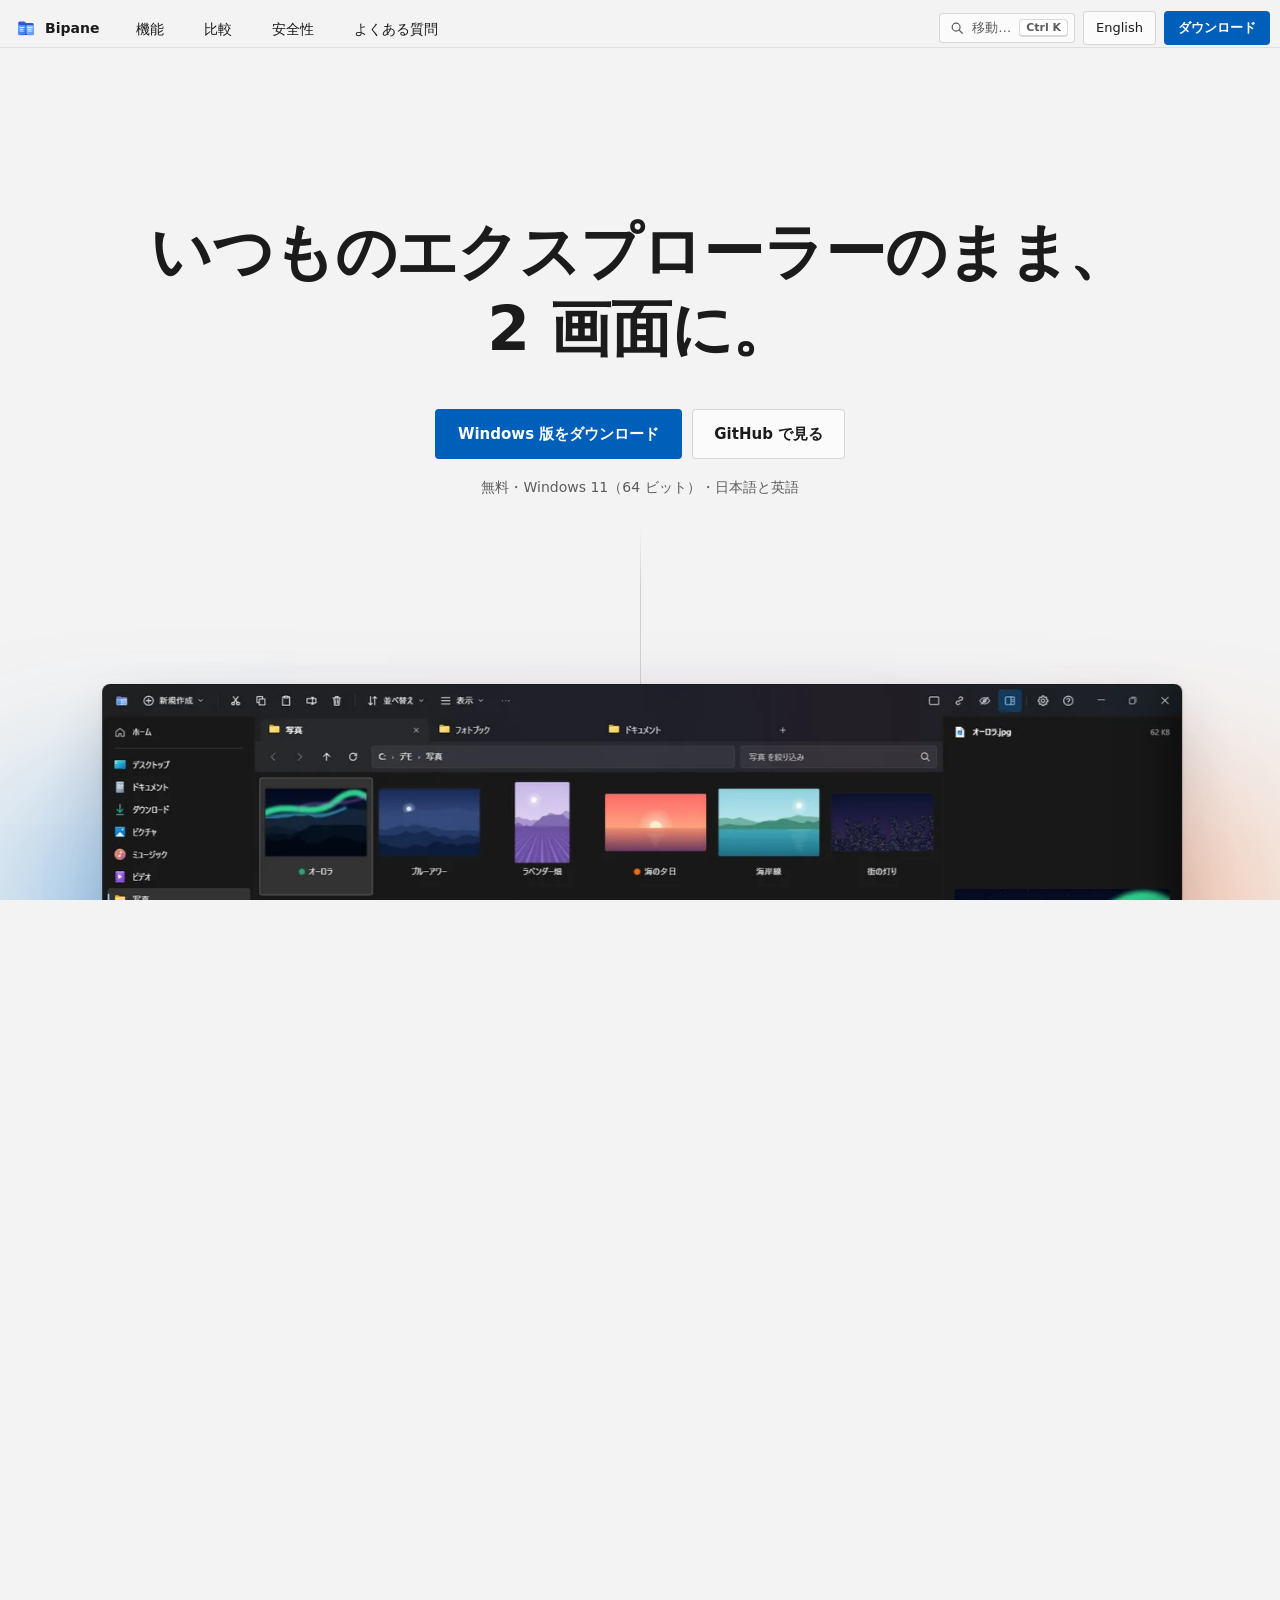
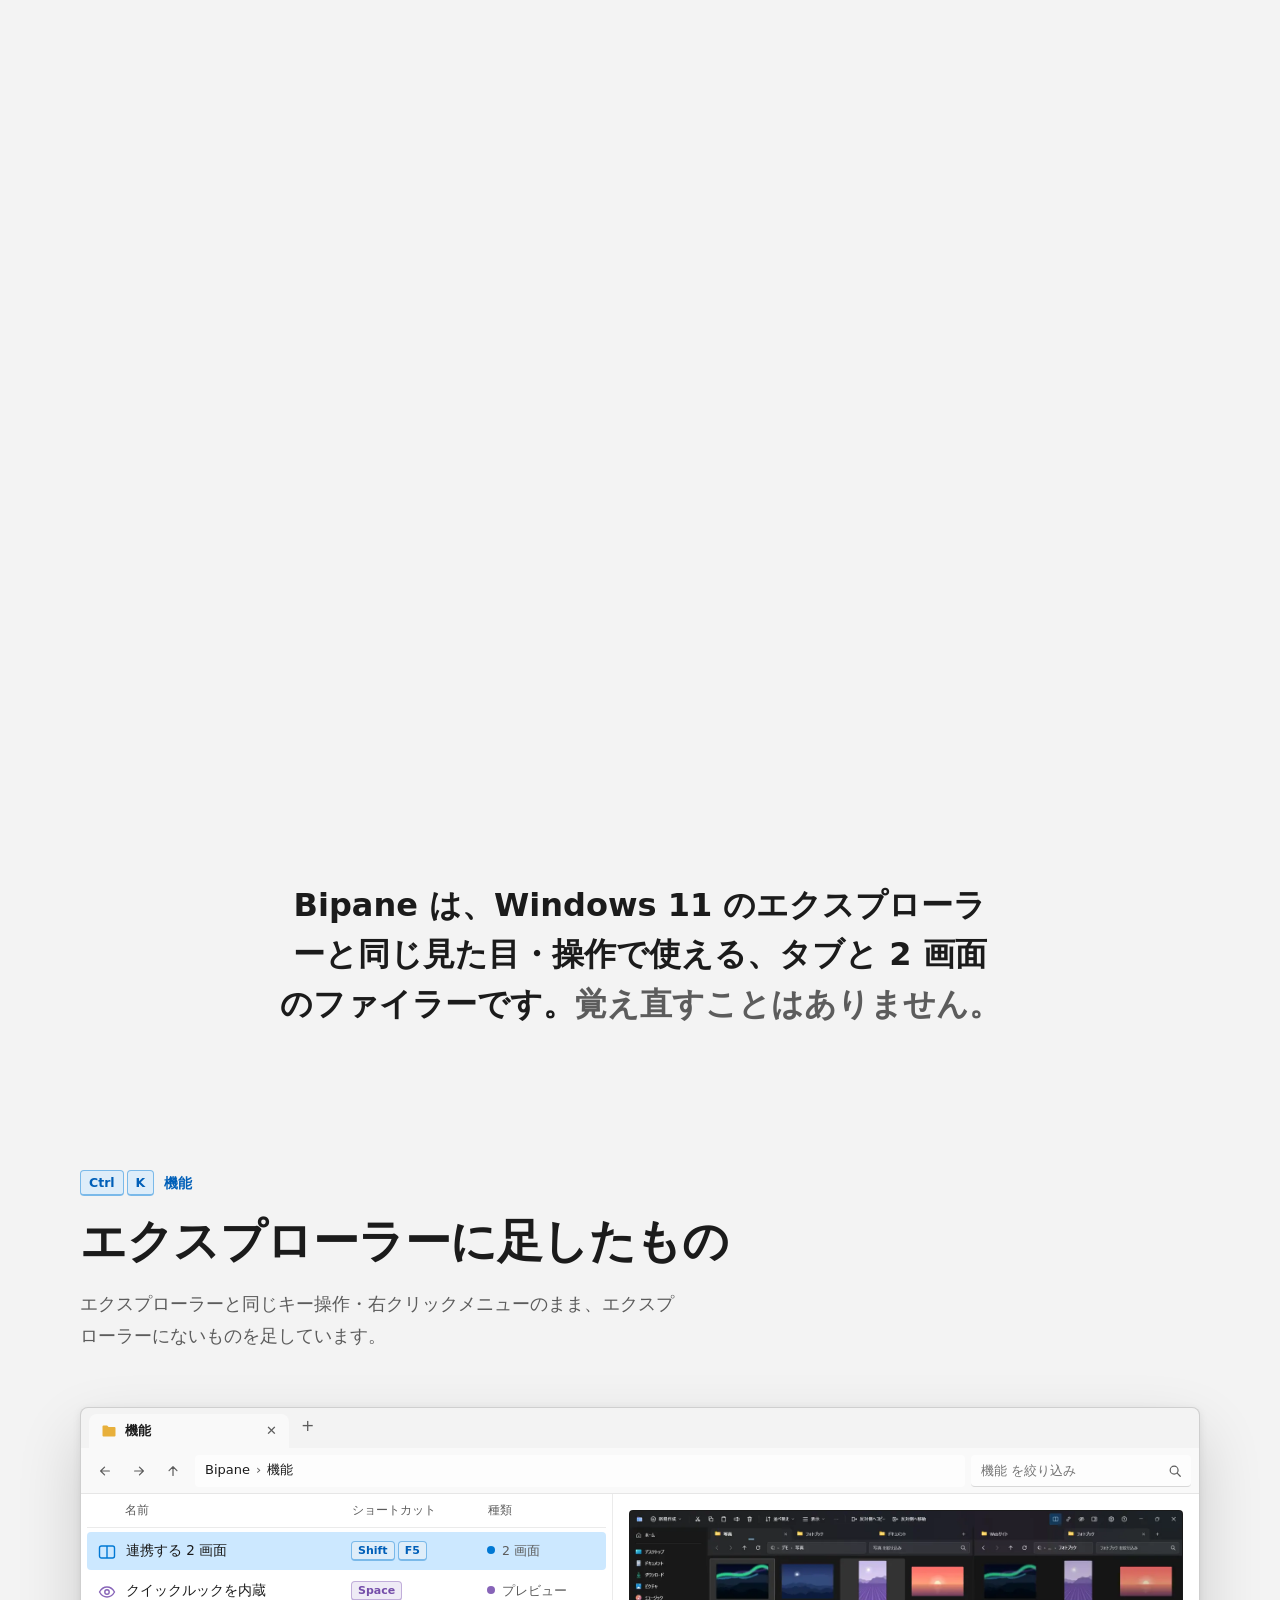
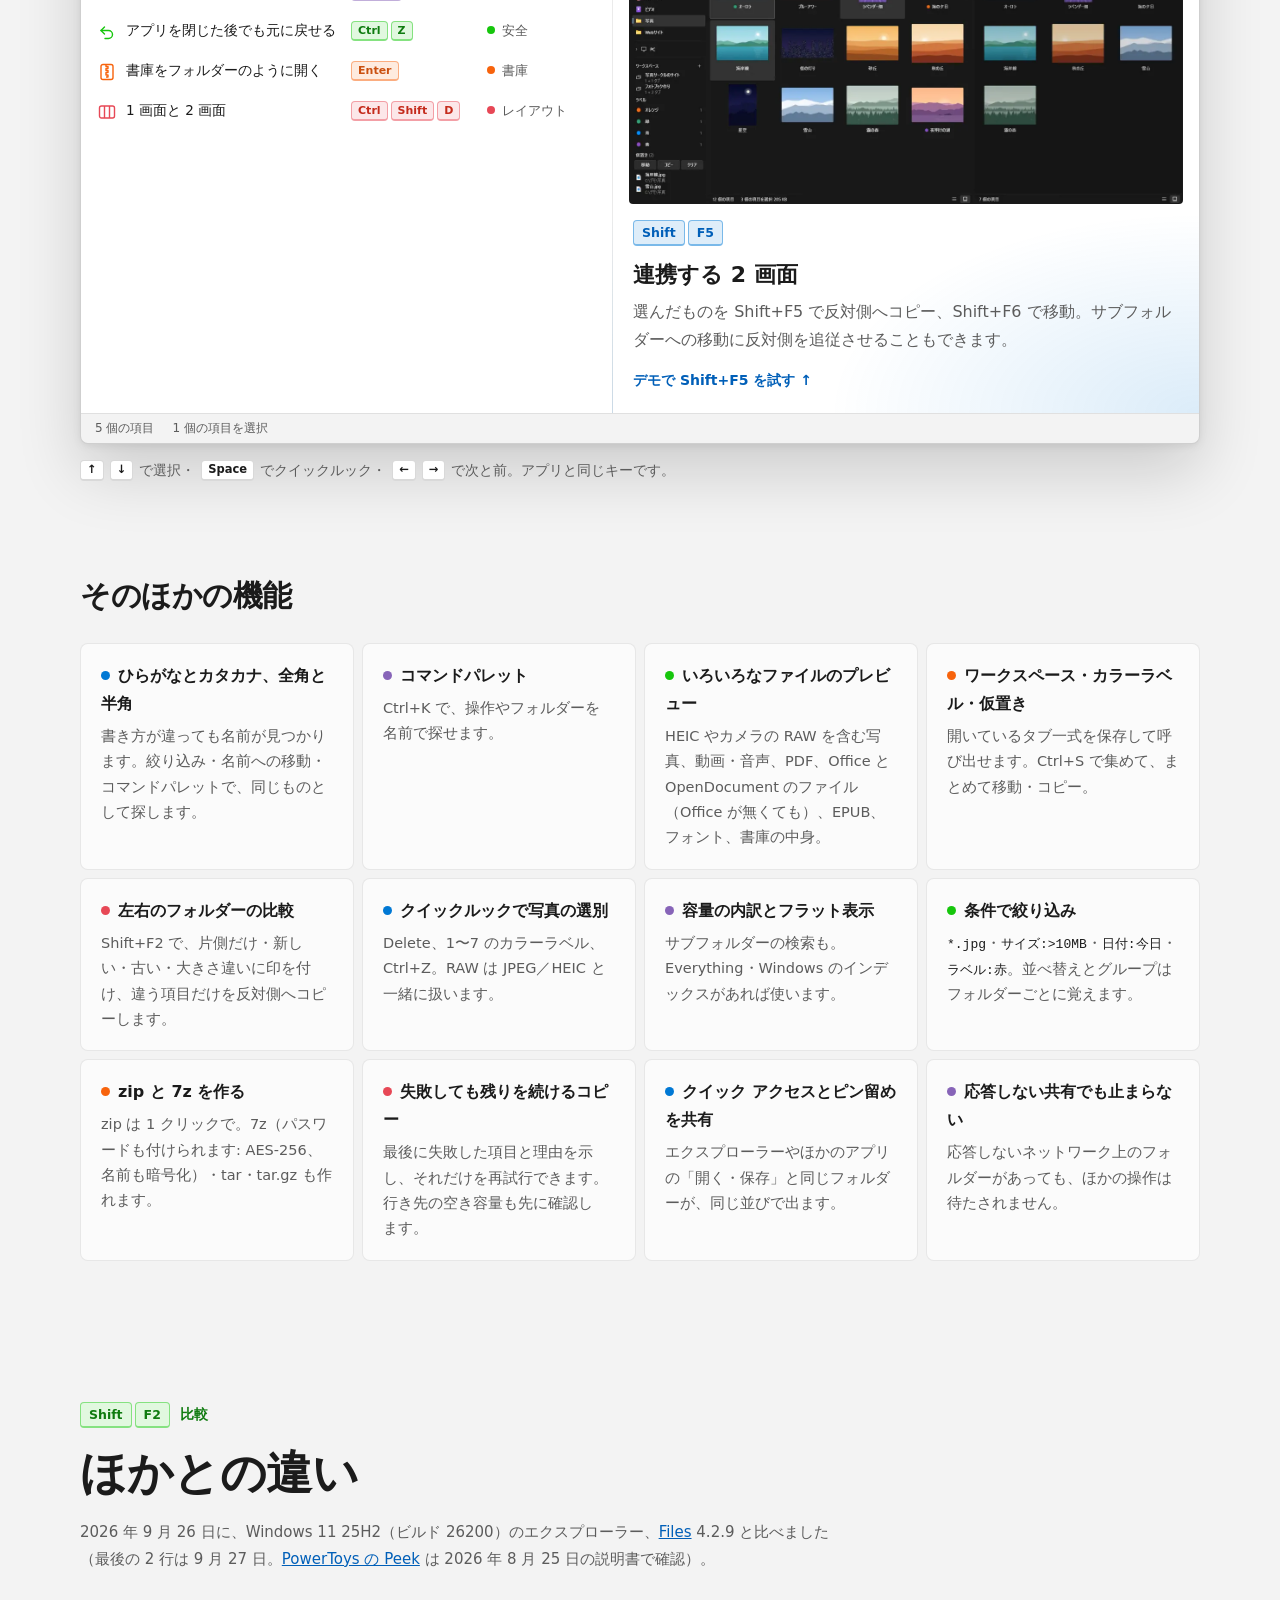
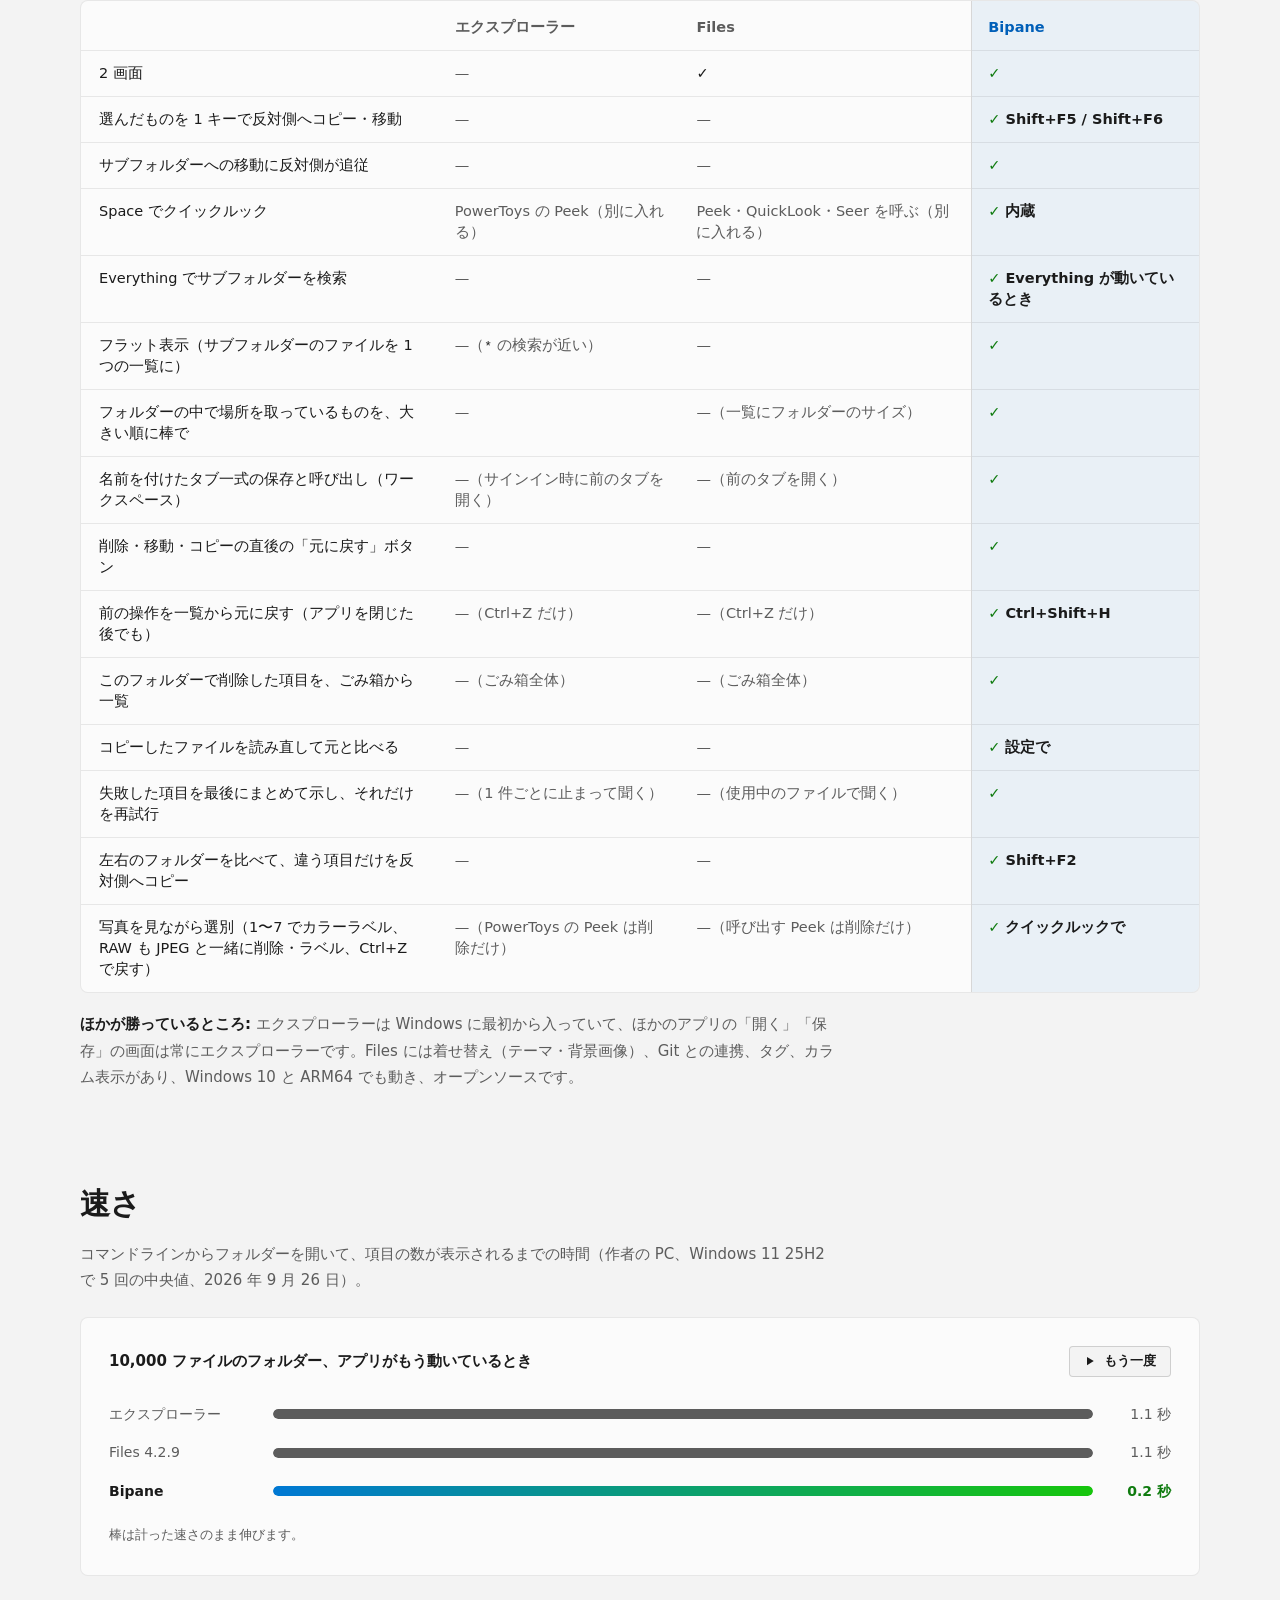
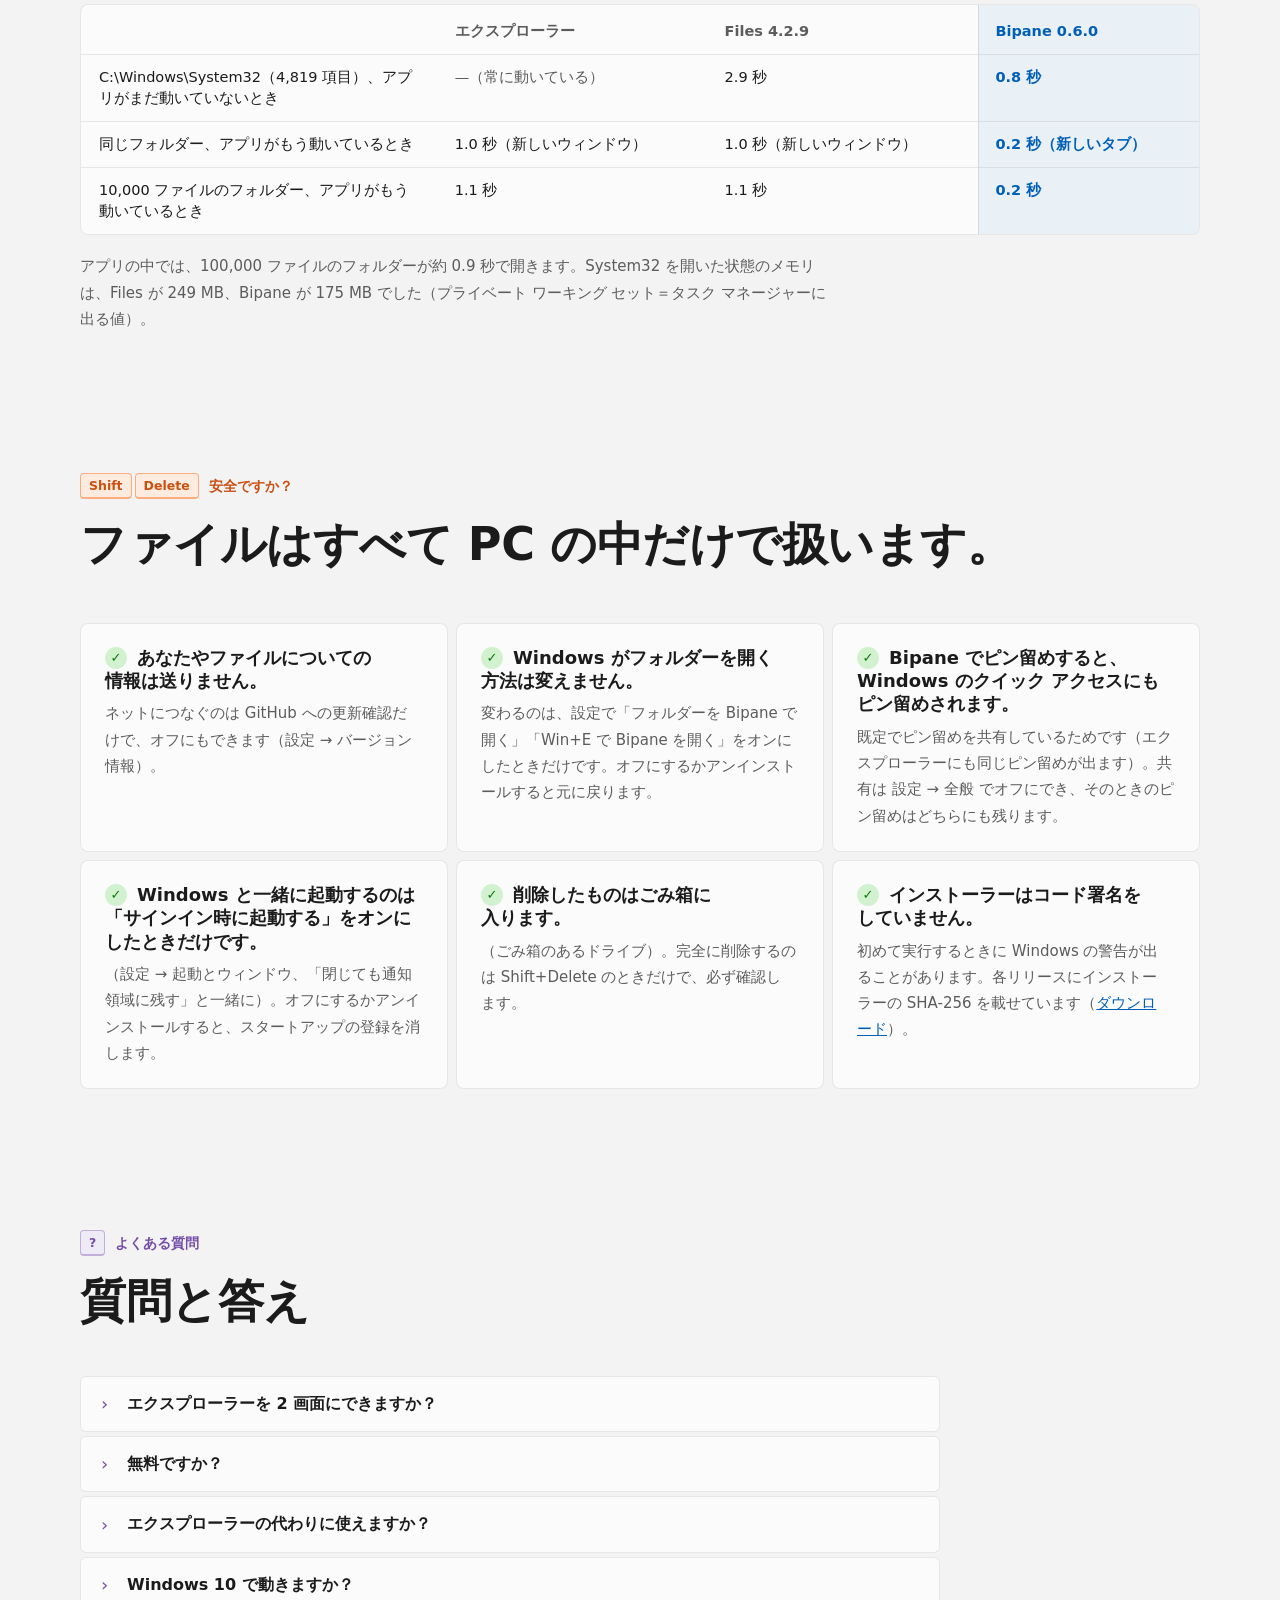
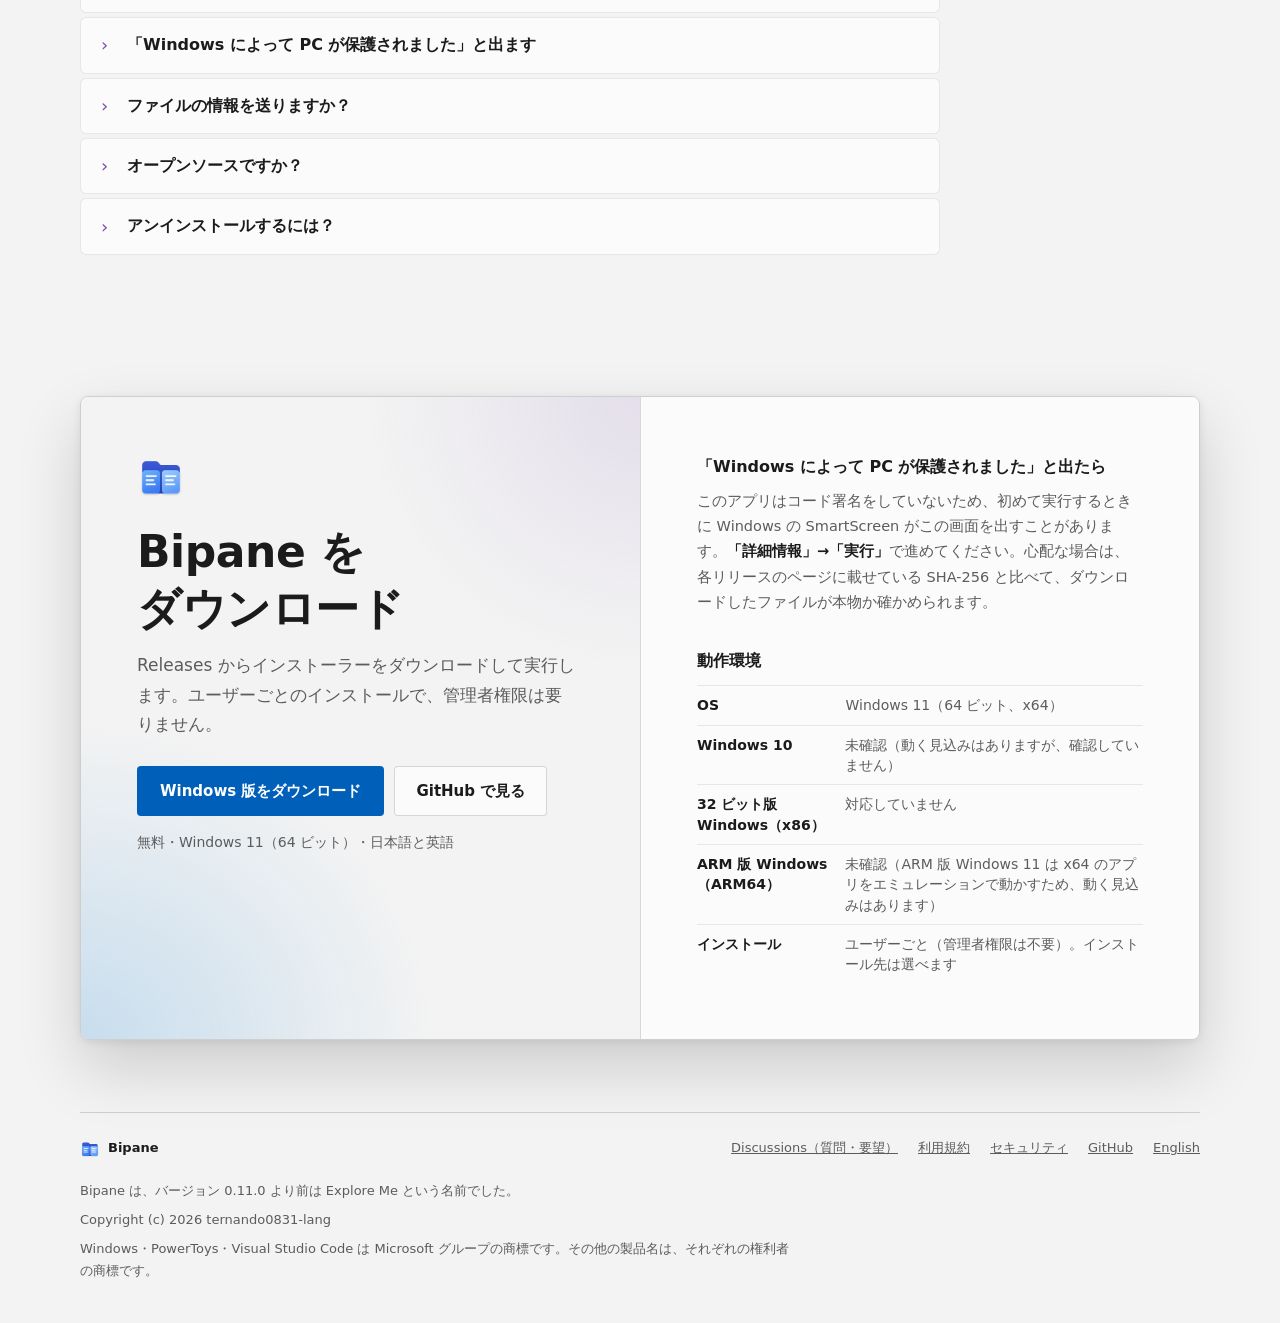
==== commit 81d839d2: "Explore Me is now Bipane (v0.11.0) The README, the terms of use (the name only, effective October 5," ====
--- a/docs/ja/index.html
+++ b/docs/ja/index.html
@@ -3,24 +3,24 @@
 <head>
 <meta charset="utf-8">
 <meta name="viewport" content="width=device-width, initial-scale=1">
-<title>Explore Me – いつものエクスプローラーのまま、2 画面に。Windows 11 用の無料ファイラー</title>
+<title>Bipane – いつものエクスプローラーのまま、2 画面に。Windows 11 用の無料ファイラー</title>
 <meta name="description" content="Windows 11 のエクスプローラーと同じ見た目・操作で使える、タブと 2 画面の無料ファイラーです。Shift+F5 で反対側のペインへコピー、Space でクイックルック、アプリを閉じた後でも元に戻せます。">
-<link rel="canonical" href="https://ternando0831-lang.github.io/explore-me/ja/">
-<link rel="alternate" hreflang="en" href="https://ternando0831-lang.github.io/explore-me/">
-<link rel="alternate" hreflang="ja" href="https://ternando0831-lang.github.io/explore-me/ja/">
-<link rel="alternate" hreflang="x-default" href="https://ternando0831-lang.github.io/explore-me/">
+<link rel="canonical" href="https://ternando0831-lang.github.io/bipane/ja/">
+<link rel="alternate" hreflang="en" href="https://ternando0831-lang.github.io/bipane/">
+<link rel="alternate" hreflang="ja" href="https://ternando0831-lang.github.io/bipane/ja/">
+<link rel="alternate" hreflang="x-default" href="https://ternando0831-lang.github.io/bipane/">
 <meta name="color-scheme" content="light dark">
 <meta name="theme-color" content="#f3f3f3" media="(prefers-color-scheme: light)">
 <meta name="theme-color" content="#202020" media="(prefers-color-scheme: dark)">
 <meta property="og:type" content="website">
-<meta property="og:site_name" content="Explore Me">
-<meta property="og:title" content="Explore Me – いつものエクスプローラーのまま、2 画面に。">
+<meta property="og:site_name" content="Bipane">
+<meta property="og:title" content="Bipane – いつものエクスプローラーのまま、2 画面に。">
 <meta property="og:description" content="Windows 11 のエクスプローラーと同じ見た目・操作で使える、タブと 2 画面の無料ファイラー。">
-<meta property="og:url" content="https://ternando0831-lang.github.io/explore-me/ja/">
-<meta property="og:image" content="https://ternando0831-lang.github.io/explore-me/og.png">
+<meta property="og:url" content="https://ternando0831-lang.github.io/bipane/ja/">
+<meta property="og:image" content="https://ternando0831-lang.github.io/bipane/og.png">
 <meta property="og:image:width" content="1280">
 <meta property="og:image:height" content="640">
-<meta property="og:image:alt" content="Explore Me: いつものエクスプローラーのまま、2 画面に。">
+<meta property="og:image:alt" content="Bipane: いつものエクスプローラーのまま、2 画面に。">
 <meta property="og:locale" content="ja_JP">
 <meta property="og:locale:alternate" content="en_US">
 <meta name="twitter:card" content="summary_large_image">
@@ -39,16 +39,16 @@
 {
   "@context": "https://schema.org",
   "@type": "SoftwareApplication",
-  "name": "Explore Me",
+  "name": "Bipane",
   "description": "Windows 11 のエクスプローラーと同じ見た目・操作で使える、タブと 2 画面のファイラー。",
-  "url": "https://ternando0831-lang.github.io/explore-me/ja/",
-  "downloadUrl": "https://github.com/ternando0831-lang/explore-me/releases/latest",
+  "url": "https://ternando0831-lang.github.io/bipane/ja/",
+  "downloadUrl": "https://github.com/ternando0831-lang/bipane/releases/latest",
   "operatingSystem": "Windows 11",
   "applicationCategory": "UtilitiesApplication",
   "applicationSubCategory": "ファイラー",
   "inLanguage": ["ja", "en"],
-  "image": "https://ternando0831-lang.github.io/explore-me/og.png",
-  "screenshot": "https://ternando0831-lang.github.io/explore-me/media/ja/hero-dark-1920.webp",
+  "image": "https://ternando0831-lang.github.io/bipane/og.png",
+  "screenshot": "https://ternando0831-lang.github.io/bipane/media/ja/hero-dark-1920.webp",
   "offers": { "@type": "Offer", "price": "0", "priceCurrency": "JPY" },
   "author": { "@type": "Person", "name": "ternando0831-lang", "url": "https://github.com/ternando0831-lang" }
 }
@@ -76,7 +76,7 @@
 <a class="skip" href="#main">本文へ移動</a>
 
 <header class="hdr">
-  <a class="brand" href="#top"><img src="../icon-32.png" alt="" width="20" height="20"><span>Explore Me</span></a>
+  <a class="brand" href="#top"><img src="../icon-32.png" alt="" width="20" height="20"><span>Bipane</span></a>
   <nav class="tabs" aria-label="セクション">
     <a href="#features">機能</a>
     <a href="#compare">比較</a>
@@ -91,7 +91,7 @@
 </header>
 
 <main id="main">
-<section class="hero" id="top" aria-label="Explore Me">
+<section class="hero" id="top" aria-label="Bipane">
   <div class="stage">
     <div class="half" aria-hidden="true"></div>
     <div class="pdiv" aria-hidden="true"></div>
@@ -99,8 +99,8 @@
     <div class="hero-text">
       <h1>いつものエクスプローラーのまま、<br>2 画面に。</h1>
       <div class="actions">
-        <a class="btn primary" href="https://github.com/ternando0831-lang/explore-me/releases/latest">Windows 版をダウンロード</a>
-        <a class="btn secondary" href="https://github.com/ternando0831-lang/explore-me">GitHub で見る</a>
+        <a class="btn primary" href="https://github.com/ternando0831-lang/bipane/releases/latest">Windows 版をダウンロード</a>
+        <a class="btn secondary" href="https://github.com/ternando0831-lang/bipane">GitHub で見る</a>
       </div>
       <p class="meta">無料・Windows 11（64 ビット）・日本語と英語</p>
     </div>
@@ -115,9 +115,9 @@
         <button type="button" class="key" aria-pressed="false" data-color="red" data-clip="layout" data-caption="コマンドパレットから 2 画面を 1 画面に切り替え、プレビューを閉じて開く様子"><span class="kbds"><kbd>Ctrl</kbd><kbd>Shift</kbd><kbd>D</kbd></span>1 画面と 2 画面</button>
       </div>
 
-      <div class="win" tabindex="0" role="application" aria-label="Explore Me の録画。Space: クイックルック。Shift+F5: 反対側へコピー。Ctrl+Z: 元に戻す。Enter: 書庫を開く。Ctrl+Shift+D: 1 画面と 2 画面。">
+      <div class="win" tabindex="0" role="application" aria-label="Bipane の録画。Space: クイックルック。Shift+F5: 反対側へコピー。Ctrl+Z: 元に戻す。Enter: 書庫を開く。Ctrl+Shift+D: 1 画面と 2 画面。">
         <img class="one" src="../media/ja/single-1920.webp" srcset="../media/ja/single-1280.webp 1280w, ../media/ja/single-1920.webp 1920w" sizes="(min-width: 1140px) 1080px, 94vw" width="1920" height="1020" fetchpriority="high" alt="">
-        <img class="two-l" src="../media/ja/hero-dark-1920.webp" srcset="../media/ja/hero-dark-1280.webp 1280w, ../media/ja/hero-dark-1920.webp 1920w" sizes="(min-width: 1140px) 1080px, 94vw" width="1920" height="1020" fetchpriority="high" alt="2 画面の Explore Me。左に写真の縮小表示、右に Web サイトのプロジェクト、右端に選んだ写真のプレビュー">
+        <img class="two-l" src="../media/ja/hero-dark-1920.webp" srcset="../media/ja/hero-dark-1280.webp 1280w, ../media/ja/hero-dark-1920.webp 1920w" sizes="(min-width: 1140px) 1080px, 94vw" width="1920" height="1020" fetchpriority="high" alt="2 画面の Bipane。左に写真の縮小表示、右に Web サイトのプロジェクト、右端に選んだ写真のプレビュー">
         <div class="two-r" aria-hidden="true"><img src="../media/ja/hero-dark-1920.webp" srcset="../media/ja/hero-dark-1280.webp 1280w, ../media/ja/hero-dark-1920.webp 1920w" sizes="(min-width: 1140px) 1080px, 94vw" width="1920" height="1020" alt=""></div>
         <video data-clip="quicklook" data-src="../media/ja/quicklook.mp4" muted loop playsinline preload="none" aria-hidden="true"></video>
         <video data-clip="copy" data-src="../media/ja/copy.mp4" muted loop playsinline preload="none" aria-hidden="true"></video>
@@ -134,7 +134,7 @@
 <div class="wrap">
 
 <section class="block">
-  <p class="statement" data-reveal>Explore Me は、Windows 11 のエクスプローラーと同じ見た目・操作で使える、タブと 2 画面のファイラーです。<span>覚え直すことはありません。</span></p>
+  <p class="statement" data-reveal>Bipane は、Windows 11 のエクスプローラーと同じ見た目・操作で使える、タブと 2 画面のファイラーです。<span>覚え直すことはありません。</span></p>
 </section>
 
 <section class="block" id="features" aria-labelledby="features-h">
@@ -147,7 +147,7 @@
       <div class="xp-tabs" aria-hidden="true"><span class="xp-tab"><svg width="16" height="16"><use href="#i-folder"/></svg>機能<span class="x">✕</span></span><span class="plus">+</span></div>
       <div class="xp-addr">
         <span class="nav" aria-hidden="true"><span><svg width="14" height="14"><use href="#i-left"/></svg></span><span><svg width="14" height="14"><use href="#i-right"/></svg></span><span><svg width="14" height="14"><use href="#i-up"/></svg></span></span>
-        <span class="xp-crumbs" aria-hidden="true">Explore Me <i>›</i> 機能</span>
+        <span class="xp-crumbs" aria-hidden="true">Bipane <i>›</i> 機能</span>
         <label class="xp-filter"><input type="search" placeholder="機能 を絞り込み" aria-label="機能を絞り込む"><svg width="14" height="14" aria-hidden="true"><use href="#i-search"/></svg></label>
       </div>
     </div>
@@ -235,7 +235,7 @@
   <p class="note" data-reveal>2026 年 9 月 26 日に、Windows 11 25H2（ビルド 26200）のエクスプローラー、<a href="https://files.community">Files</a> 4.2.9 と比べました（最後の 2 行は 9 月 27 日。<a href="https://learn.microsoft.com/ja-jp/windows/powertoys/peek">PowerToys の Peek</a> は 2026 年 8 月 25 日の説明書で確認）。</p>
   <div class="table" data-reveal>
     <table>
-      <thead><tr><th scope="col"><span class="vh">機能</span></th><th scope="col">エクスプローラー</th><th scope="col">Files</th><th scope="col" class="us">Explore Me</th></tr></thead>
+      <thead><tr><th scope="col"><span class="vh">機能</span></th><th scope="col">エクスプローラー</th><th scope="col">Files</th><th scope="col" class="us">Bipane</th></tr></thead>
       <tbody>
         <tr><th scope="row">2 画面</th><td>—</td><td class="n">✓</td><td class="us"><i>✓</i></td></tr>
         <tr><th scope="row">選んだものを 1 キーで反対側へコピー・移動</th><td>—</td><td>—</td><td class="us"><i>✓</i> Shift+F5 / Shift+F6</td></tr>
@@ -263,12 +263,12 @@
     <div class="race-head"><p>10,000 ファイルのフォルダー、アプリがもう動いているとき</p><button type="button"><svg width="12" height="12" aria-hidden="true"><use href="#i-play"/></svg>もう一度</button></div>
     <div class="lane" style="--t: 1.1s" data-t="1.1"><span class="nm">エクスプローラー</span><span class="bar"><i></i></span><span class="tm">1.1 秒</span></div>
     <div class="lane" style="--t: 1.1s" data-t="1.1"><span class="nm">Files 4.2.9</span><span class="bar"><i></i></span><span class="tm">1.1 秒</span></div>
-    <div class="lane me" style="--t: .2s" data-t="0.2"><span class="nm">Explore Me</span><span class="bar"><i></i></span><span class="tm">0.2 秒</span></div>
+    <div class="lane me" style="--t: .2s" data-t="0.2"><span class="nm">Bipane</span><span class="bar"><i></i></span><span class="tm">0.2 秒</span></div>
     <p class="note">棒は計った速さのまま伸びます。</p>
   </div>
   <div class="table speed" data-reveal>
     <table>
-      <thead><tr><th scope="col"><span class="vh">フォルダー</span></th><th scope="col">エクスプローラー</th><th scope="col">Files 4.2.9</th><th scope="col" class="us">Explore Me 0.6.0</th></tr></thead>
+      <thead><tr><th scope="col"><span class="vh">フォルダー</span></th><th scope="col">エクスプローラー</th><th scope="col">Files 4.2.9</th><th scope="col" class="us">Bipane 0.6.0</th></tr></thead>
       <tbody>
         <tr><th scope="row">C:\Windows\System32（4,819 項目）、アプリがまだ動いていないとき</th><td>—（常に動いている）</td><td class="n">2.9 秒</td><td class="us">0.8 秒</td></tr>
         <tr><th scope="row">同じフォルダー、アプリがもう動いているとき</th><td class="n">1.0 秒（新しいウィンドウ）</td><td class="n">1.0 秒（新しいウィンドウ）</td><td class="us">0.2 秒（新しいタブ）</td></tr>
@@ -276,7 +276,7 @@
       </tbody>
     </table>
   </div>
-  <p class="note" data-reveal>アプリの中では、100,000 ファイルのフォルダーが約 0.9 秒で開きます。System32 を開いた状態のメモリは、Files が 249 MB、Explore Me が 175 MB でした（プライベート ワーキング セット＝タスク マネージャーに出る値）。</p>
+  <p class="note" data-reveal>アプリの中では、100,000 ファイルのフォルダーが約 0.9 秒で開きます。System32 を開いた状態のメモリは、Files が 249 MB、Bipane が 175 MB でした（プライベート ワーキング セット＝タスク マネージャーに出る値）。</p>
 </section>
 
 <section class="block" id="safe" aria-labelledby="safe-h">
@@ -284,8 +284,8 @@
   <h2 id="safe-h" data-reveal>ファイルはすべて PC の中だけで扱います。</h2>
   <ul class="checks" data-reveal>
     <li><h3>あなたやファイルについての情報は送りません。</h3><p>ネットにつなぐのは GitHub への更新確認だけで、オフにもできます（設定 → バージョン情報）。</p></li>
-    <li><h3>Windows がフォルダーを開く方法は変えません。</h3><p>変わるのは、設定で「フォルダーを Explore Me で開く」「Win+E で Explore Me を開く」をオンにしたときだけです。オフにするかアンインストールすると元に戻ります。</p></li>
-    <li><h3>Explore Me でピン留めすると、Windows のクイック アクセスにもピン留めされます。</h3><p>既定でピン留めを共有しているためです（エクスプローラーにも同じピン留めが出ます）。共有は 設定 → 全般 でオフにでき、そのときのピン留めはどちらにも残ります。</p></li>
+    <li><h3>Windows がフォルダーを開く方法は変えません。</h3><p>変わるのは、設定で「フォルダーを Bipane で開く」「Win+E で Bipane を開く」をオンにしたときだけです。オフにするかアンインストールすると元に戻ります。</p></li>
+    <li><h3>Bipane でピン留めすると、Windows のクイック アクセスにもピン留めされます。</h3><p>既定でピン留めを共有しているためです（エクスプローラーにも同じピン留めが出ます）。共有は 設定 → 全般 でオフにでき、そのときのピン留めはどちらにも残ります。</p></li>
     <li><h3>Windows と一緒に起動するのは「サインイン時に起動する」をオンにしたときだけです。</h3><p>（設定 → 起動とウィンドウ、「閉じても通知領域に残す」と一緒に）。オフにするかアンインストールすると、スタートアップの登録を消します。</p></li>
     <li><h3>削除したものはごみ箱に入ります。</h3><p>（ごみ箱のあるドライブ）。完全に削除するのは Shift+Delete のときだけで、必ず確認します。</p></li>
     <li><h3>インストーラーはコード署名をしていません。</h3><p>初めて実行するときに Windows の警告が出ることがあります。各リリースにインストーラーの SHA-256 を載せています（<a href="#download">ダウンロード</a>）。</p></li>
@@ -296,14 +296,14 @@
   <p class="label" data-color="purple" data-reveal><kbd>?</kbd>よくある質問</p>
   <h2 id="faq-h" data-reveal>質問と答え</h2>
   <div class="faq" data-reveal>
-    <details><summary><h3>エクスプローラーを 2 画面にできますか？</h3></summary><p>エクスプローラー自体に 2 画面の表示はありません。Explore Me はエクスプローラーと同じ見た目・操作のまま、それぞれにタブを持つ 2 つのペインを左右に並べます。Shift+F5 で反対側へコピー、Shift+F6 で移動します。</p></details>
-    <details><summary><h3>無料ですか？</h3></summary><p>はい。個人・法人とも無料で使えます。再配布・改変はできません。詳しくは<a href="https://github.com/ternando0831-lang/explore-me/blob/main/LICENSE">利用規約</a>を見てください。</p></details>
-    <details><summary><h3>エクスプローラーの代わりに使えますか？</h3></summary><p>フォルダーを開く用途なら使えます。設定で「フォルダーを Explore Me で開く」「Win+E で Explore Me を開く」をオンにしてください（Win+E はサインインし直すと反映されます）。ほかのアプリの「開く」「保存」の画面は常にエクスプローラーです。オフにするかアンインストールすると元に戻ります。</p></details>
+    <details><summary><h3>エクスプローラーを 2 画面にできますか？</h3></summary><p>エクスプローラー自体に 2 画面の表示はありません。Bipane はエクスプローラーと同じ見た目・操作のまま、それぞれにタブを持つ 2 つのペインを左右に並べます。Shift+F5 で反対側へコピー、Shift+F6 で移動します。</p></details>
+    <details><summary><h3>無料ですか？</h3></summary><p>はい。個人・法人とも無料で使えます。再配布・改変はできません。詳しくは<a href="https://github.com/ternando0831-lang/bipane/blob/main/LICENSE">利用規約</a>を見てください。</p></details>
+    <details><summary><h3>エクスプローラーの代わりに使えますか？</h3></summary><p>フォルダーを開く用途なら使えます。設定で「フォルダーを Bipane で開く」「Win+E で Bipane を開く」をオンにしてください（Win+E はサインインし直すと反映されます）。ほかのアプリの「開く」「保存」の画面は常にエクスプローラーです。オフにするかアンインストールすると元に戻ります。</p></details>
     <details><summary><h3>Windows 10 で動きますか？</h3></summary><p>確認していません。動く見込みはありますが、確かめていません。32 ビット版 Windows には対応していません。</p></details>
     <details><summary><h3>「Windows によって PC が保護されました」と出ます</h3></summary><p>このアプリはコード署名をしていないため、初めて実行するときに Windows の SmartScreen がこの画面を出すことがあります。<strong>「詳細情報」→「実行」</strong>で進めてください。ダウンロードしたファイルが本物かは、リリースのページの SHA-256 と比べて確かめられます。</p></details>
     <details><summary><h3>ファイルの情報を送りますか？</h3></summary><p>いいえ。ファイルはすべて PC の中だけで扱います。ネットにつなぐのは GitHub への更新確認だけで、設定 → バージョン情報 でオフにできます。使い方などの情報は送りません。</p></details>
     <details><summary><h3>オープンソースですか？</h3></summary><p>いいえ。無料ですが、ソースコードは公開していません。同梱の 7-Zip（GNU LGPL）のソースコードは、各リリースに添付しています。</p></details>
-    <details><summary><h3>アンインストールするには？</h3></summary><p>Windows の「設定 → アプリ → インストールされているアプリ」から行います。「フォルダーを Explore Me で開く」「Win+E で Explore Me を開く」をオンにしていた場合も、元のエクスプローラーに戻ります。「サインイン時に起動する」をオンにしていた場合は、スタートアップの登録を消します。クイック アクセスにピン留めしたフォルダーは、エクスプローラーにそのまま残ります。</p></details>
+    <details><summary><h3>アンインストールするには？</h3></summary><p>Windows の「設定 → アプリ → インストールされているアプリ」から行います。「フォルダーを Bipane で開く」「Win+E で Bipane を開く」をオンにしていた場合も、元のエクスプローラーに戻ります。「サインイン時に起動する」をオンにしていた場合は、スタートアップの登録を消します。クイック アクセスにピン留めしたフォルダーは、エクスプローラーにそのまま残ります。</p></details>
   </div>
 </section>
 
@@ -311,11 +311,11 @@
   <div class="dl" data-reveal>
     <div class="l">
       <img src="../icon-256.png" alt="" width="48" height="48">
-      <h2 id="download-h">Explore Me をダウンロード</h2>
+      <h2 id="download-h">Bipane をダウンロード</h2>
       <p class="lede">Releases からインストーラーをダウンロードして実行します。ユーザーごとのインストールで、管理者権限は要りません。</p>
       <div class="btns">
-        <a class="btn primary" href="https://github.com/ternando0831-lang/explore-me/releases/latest">Windows 版をダウンロード</a>
-        <a class="btn secondary" href="https://github.com/ternando0831-lang/explore-me">GitHub で見る</a>
+        <a class="btn primary" href="https://github.com/ternando0831-lang/bipane/releases/latest">Windows 版をダウンロード</a>
+        <a class="btn secondary" href="https://github.com/ternando0831-lang/bipane">GitHub で見る</a>
       </div>
       <p class="meta">無料・Windows 11（64 ビット）・日本語と英語</p>
     </div>
@@ -345,15 +345,16 @@
 
 <footer class="foot">
   <div class="row">
-    <div class="name"><img src="../icon-32.png" alt="" width="20" height="20">Explore Me</div>
+    <div class="name"><img src="../icon-32.png" alt="" width="20" height="20">Bipane</div>
     <nav aria-label="プロジェクト">
-      <a href="https://github.com/ternando0831-lang/explore-me/discussions">Discussions（質問・要望）</a>
-      <a href="https://github.com/ternando0831-lang/explore-me/blob/main/LICENSE">利用規約</a>
-      <a href="https://github.com/ternando0831-lang/explore-me/security">セキュリティ</a>
-      <a href="https://github.com/ternando0831-lang/explore-me">GitHub</a>
+      <a href="https://github.com/ternando0831-lang/bipane/discussions">Discussions（質問・要望）</a>
+      <a href="https://github.com/ternando0831-lang/bipane/blob/main/LICENSE">利用規約</a>
+      <a href="https://github.com/ternando0831-lang/bipane/security">セキュリティ</a>
+      <a href="https://github.com/ternando0831-lang/bipane">GitHub</a>
       <a href="../" lang="en" hreflang="en">English</a>
     </nav>
   </div>
+  <p>Bipane は、バージョン 0.11.0 より前は Explore Me という名前でした。</p>
   <p>Copyright (c) 2026 ternando0831-lang</p>
   <p>Windows・PowerToys・Visual Studio Code は Microsoft グループの商標です。その他の製品名は、それぞれの権利者の商標です。</p>
 </footer>
@@ -382,9 +383,9 @@
     <li role="option" data-play="undo">デモ: 元に戻す<small>Ctrl+Z</small></li>
     <li role="option" data-play="archive">デモ: 書庫を開く<small>Enter</small></li>
     <li role="option" data-play="layout">デモ: 1 画面と 2 画面<small>Ctrl+Shift+D</small></li>
-    <li role="option" data-href="https://github.com/ternando0831-lang/explore-me/releases/latest">Windows 版をダウンロード<small>GitHub Releases</small></li>
-    <li role="option" data-href="https://github.com/ternando0831-lang/explore-me">GitHub で見る<small>github.com</small></li>
-    <li role="option" data-href="https://github.com/ternando0831-lang/explore-me/discussions">質問する<small>Discussions</small></li>
+    <li role="option" data-href="https://github.com/ternando0831-lang/bipane/releases/latest">Windows 版をダウンロード<small>GitHub Releases</small></li>
+    <li role="option" data-href="https://github.com/ternando0831-lang/bipane">GitHub で見る<small>github.com</small></li>
+    <li role="option" data-href="https://github.com/ternando0831-lang/bipane/discussions">質問する<small>Discussions</small></li>
     <li role="option" data-href="../" lang="en">English<small lang="ja">言語</small></li>
   </ul>
   <div class="pal-foot"><span><kbd>↑</kbd> <kbd>↓</kbd> 移動</span><span><kbd>Enter</kbd> 決定</span><span><kbd>Esc</kbd> 閉じる</span></div>
--- a/docs/style.css
+++ b/docs/style.css
@@ -1,4 +1,4 @@
-/* Explore Me — product page. Design: Claude Design "ExploreMe-v4".
+/* Bipane — product page. Design: Claude Design "ExploreMe-v4".
    The theme is the product itself: two panes. The page is split by the same thin line
    as the app's panes; on wide screens the window rises as one pane and opens into two,
    then becomes a demo driven by the app's own keys. Colors follow Windows 11 (Mica and
@@ -338,7 +338,7 @@
 .feature.wide .clip { width: 100%; }
 
 /* ---------- Features explorer (built by site.js from the feature cards above) ----------
-   A small Explore Me window: the features are files on the left, the right pane previews
+   A small Bipane window: the features are files on the left, the right pane previews
    the selected one, Space opens it big (Quick Look). Without JavaScript the cards stay. */
 
 :root {
@@ -665,7 +665,7 @@
   background: var(--c); vertical-align: 1px;
 }
 
-/* Compare: green checks; the race: Explore Me in color */
+/* Compare: green checks; the race: Bipane in color */
 td.us i { color: var(--t-green); }
 .lane.me .bar i { background: linear-gradient(90deg, var(--l-blue), var(--l-green)); }
 .lane.me .tm { color: var(--t-green); }
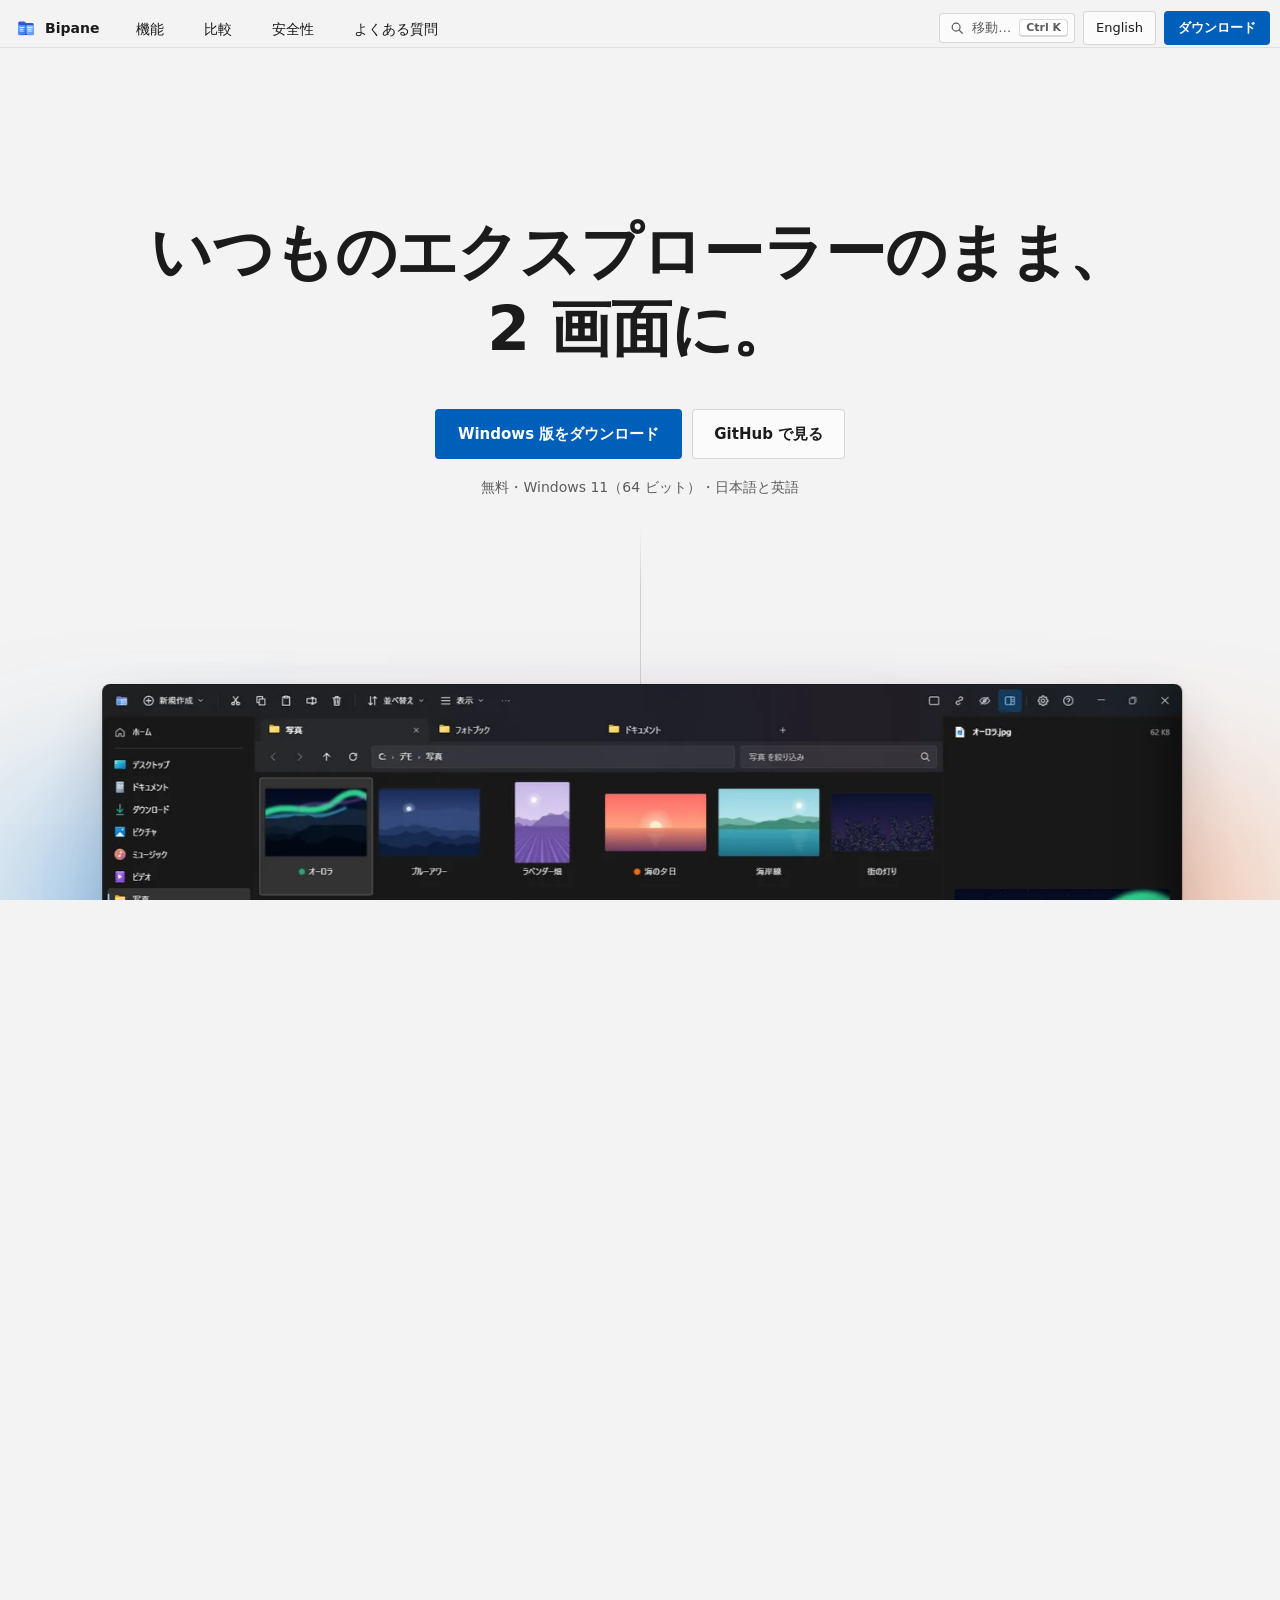
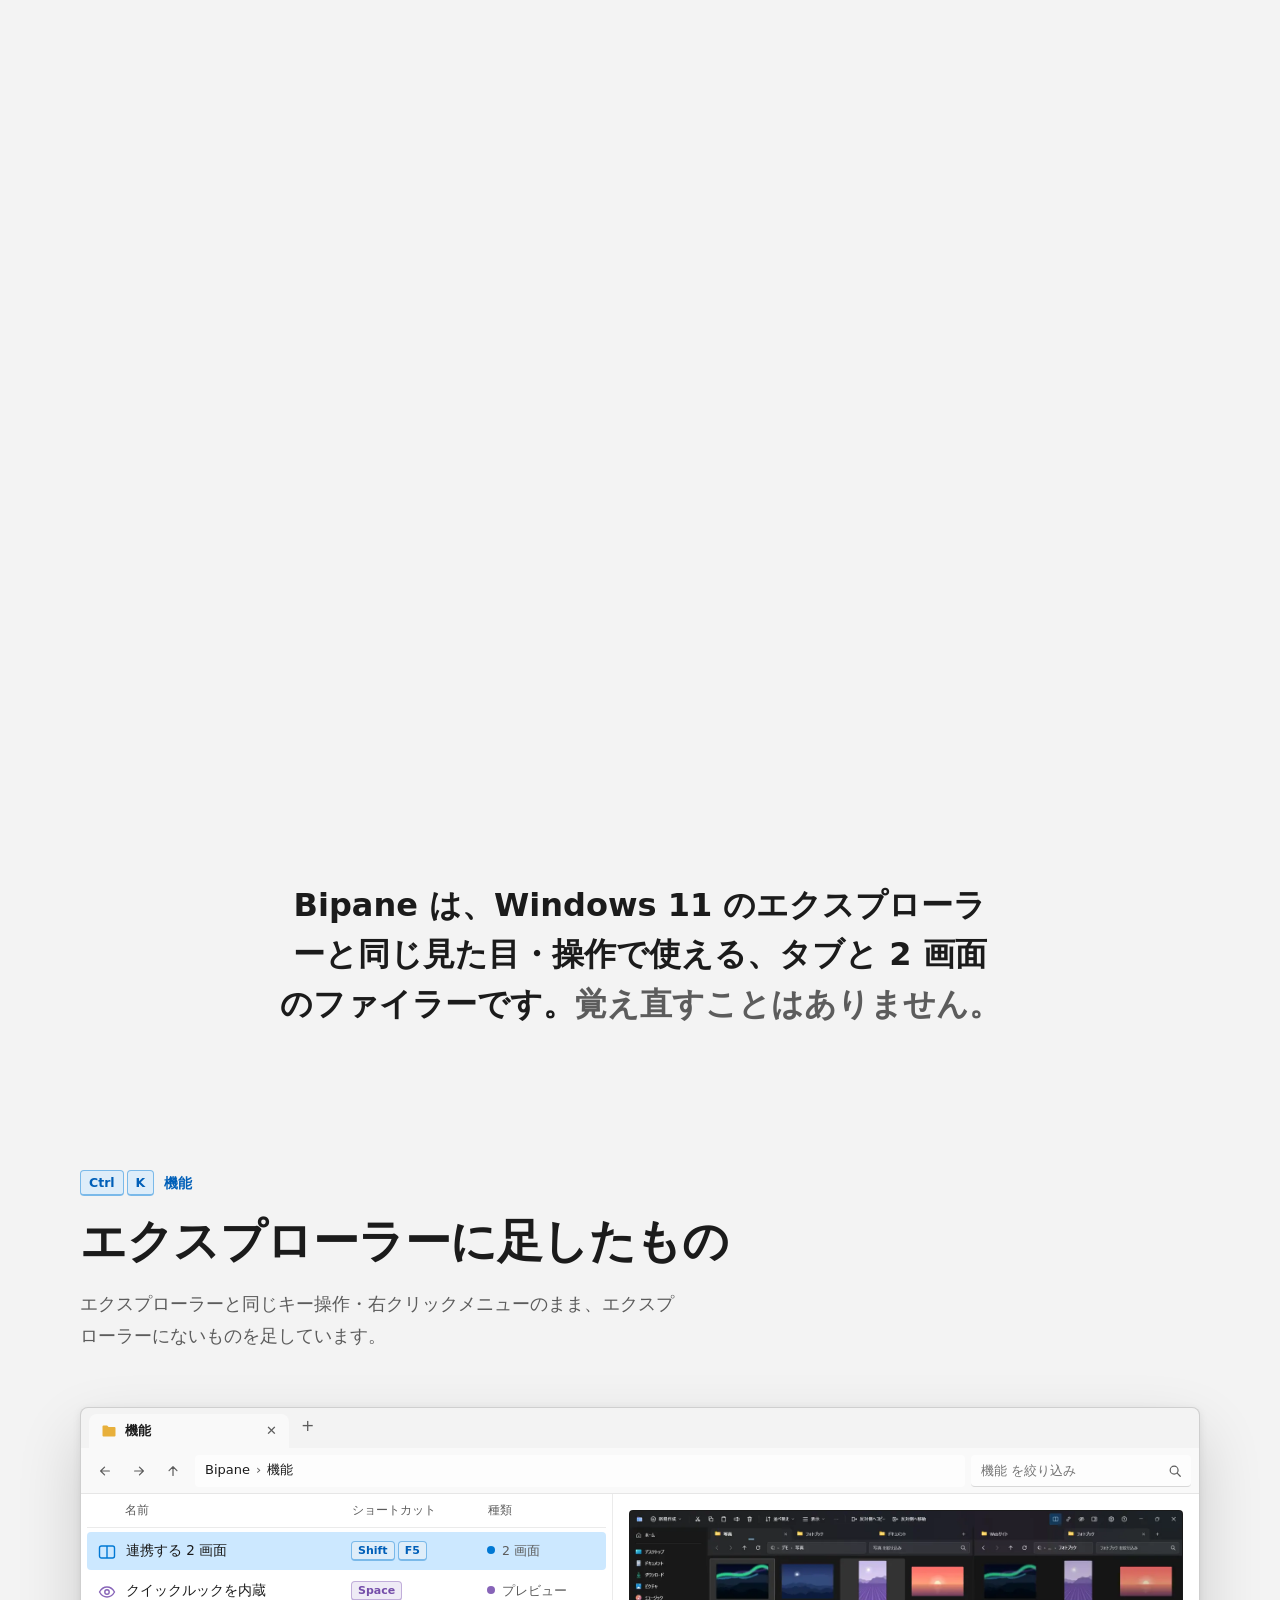
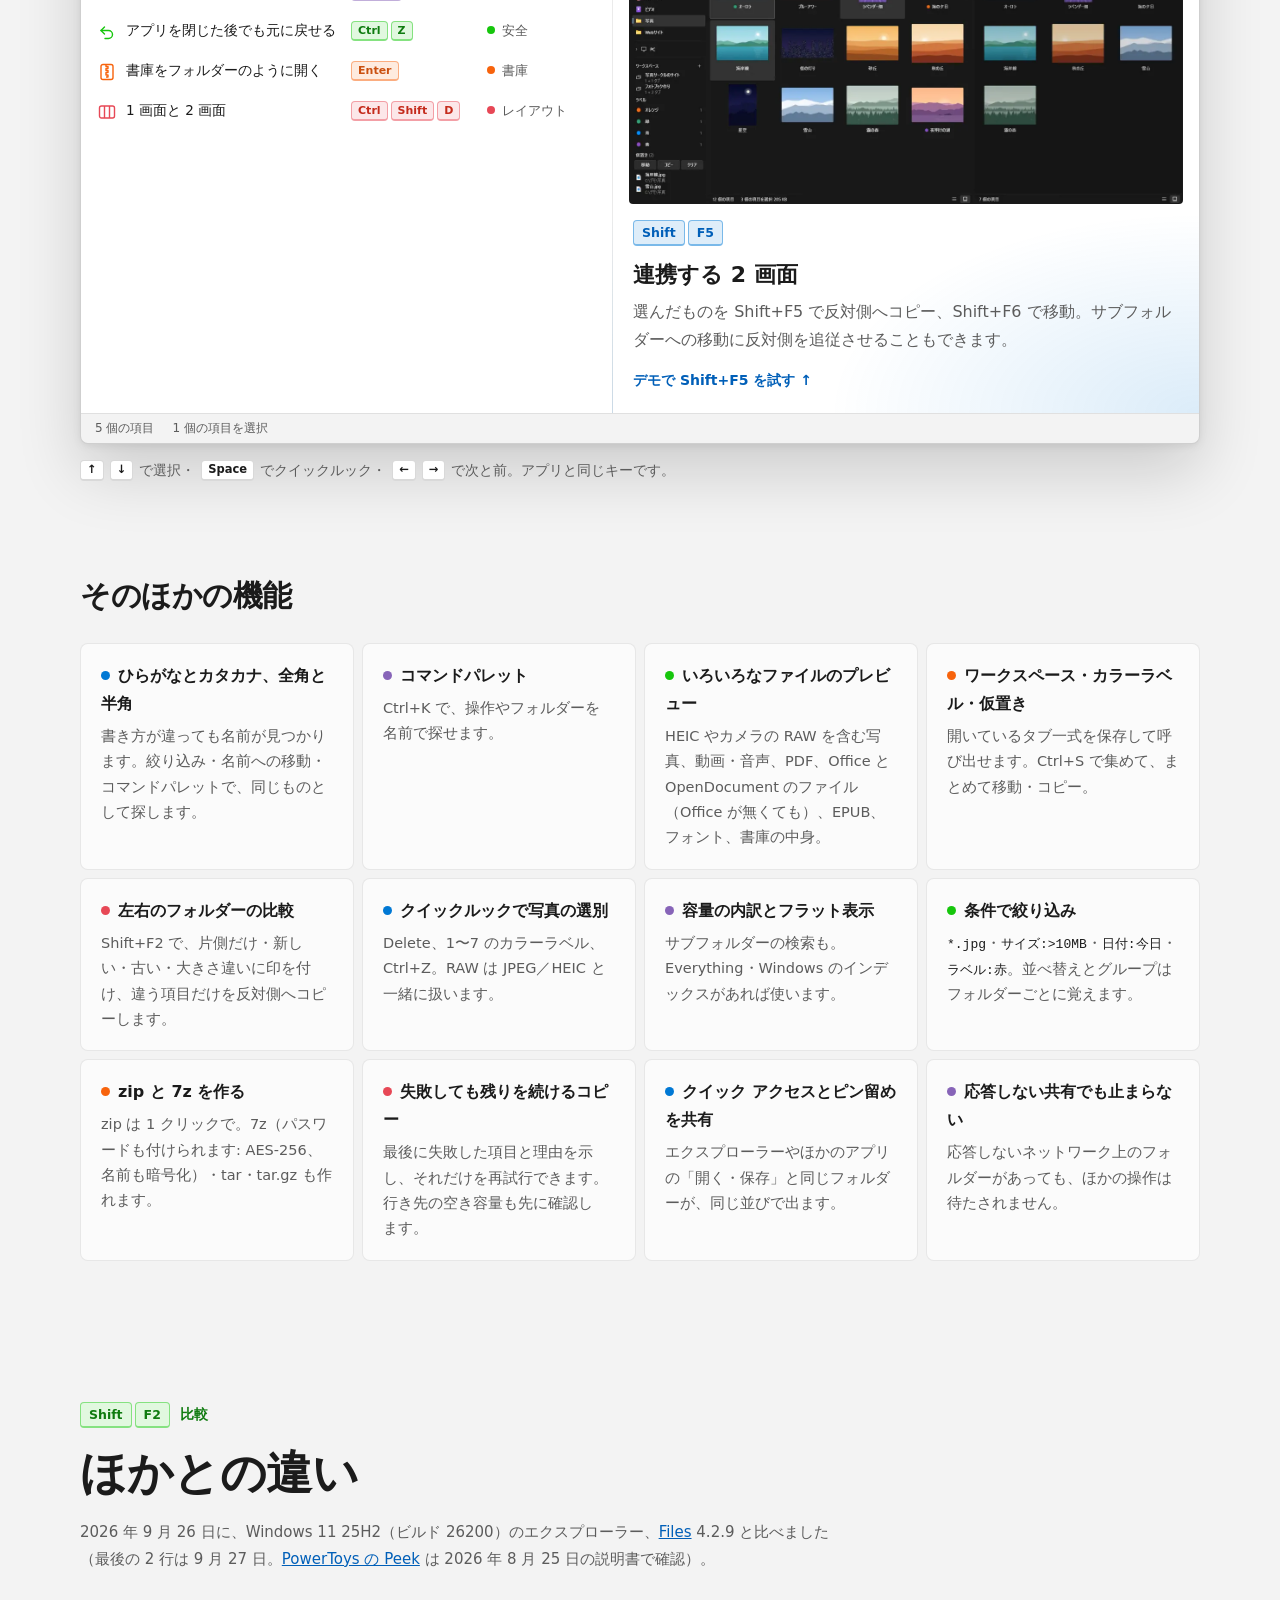
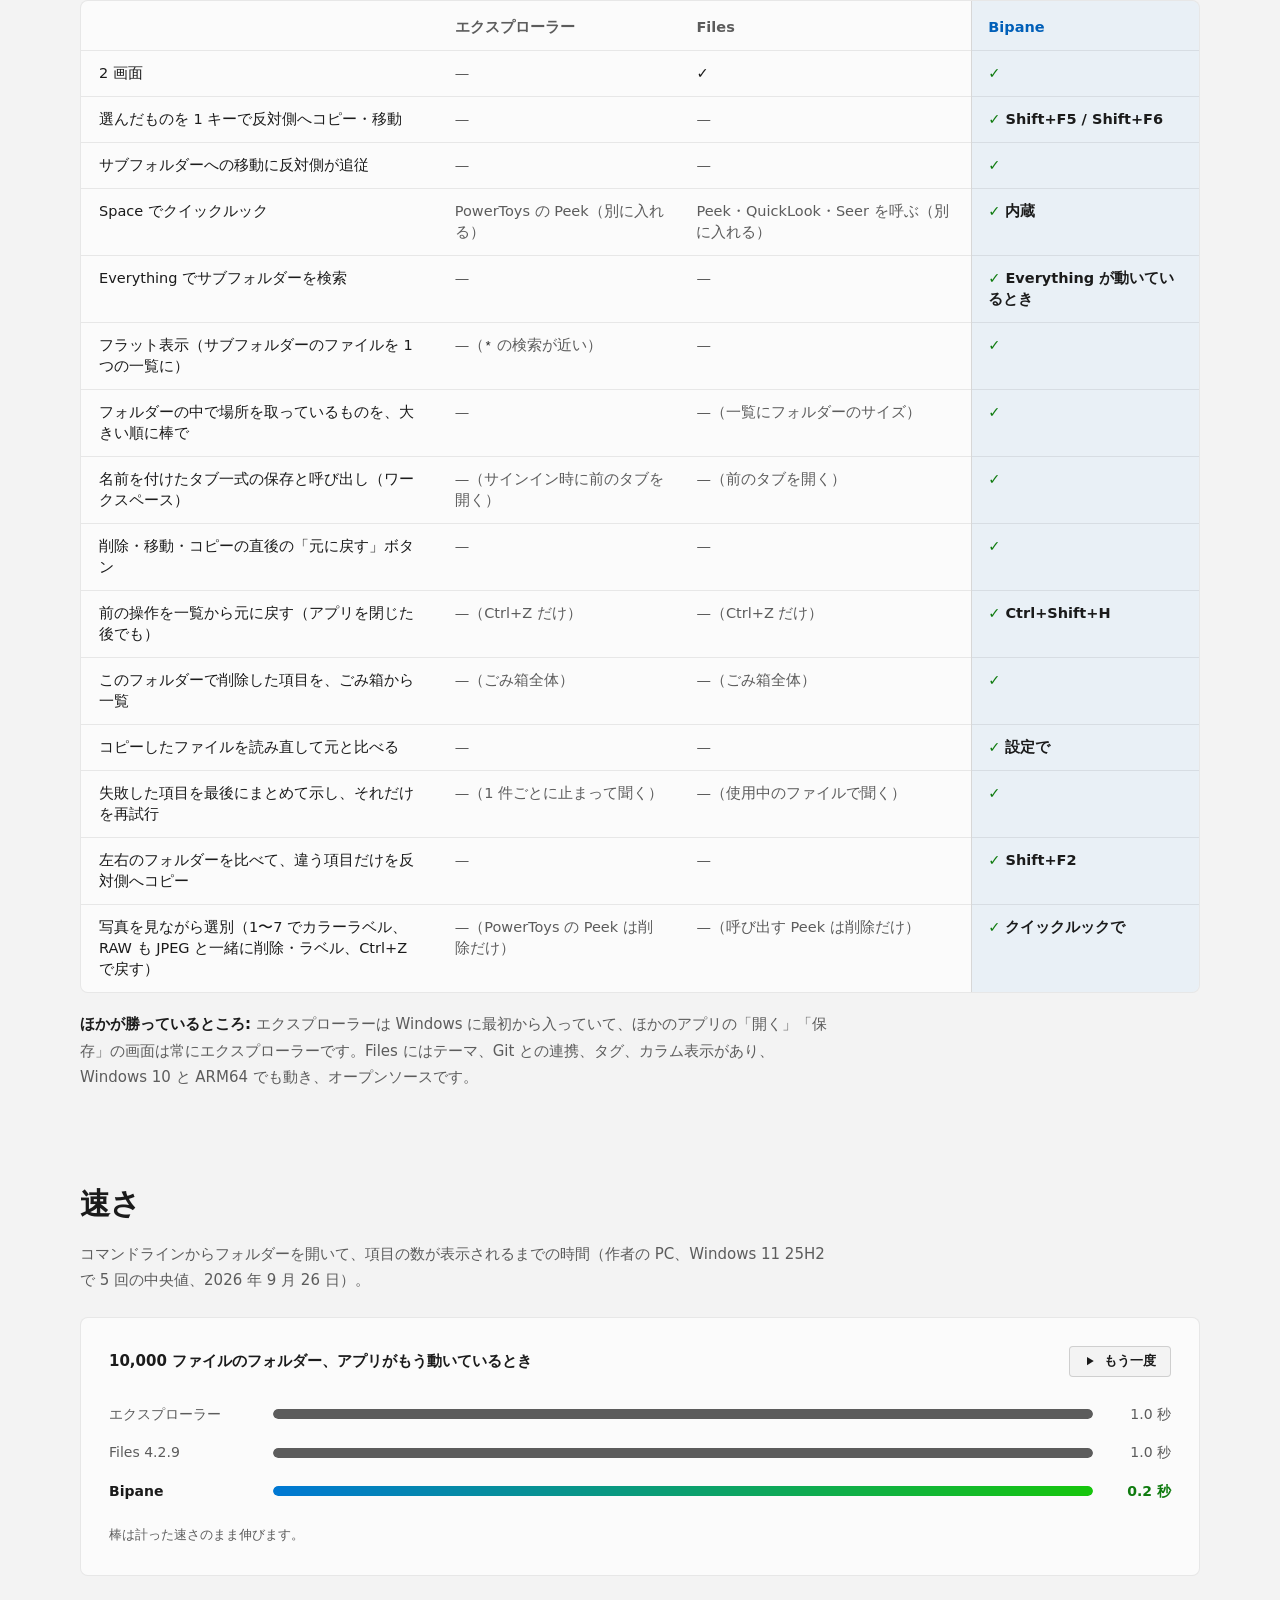
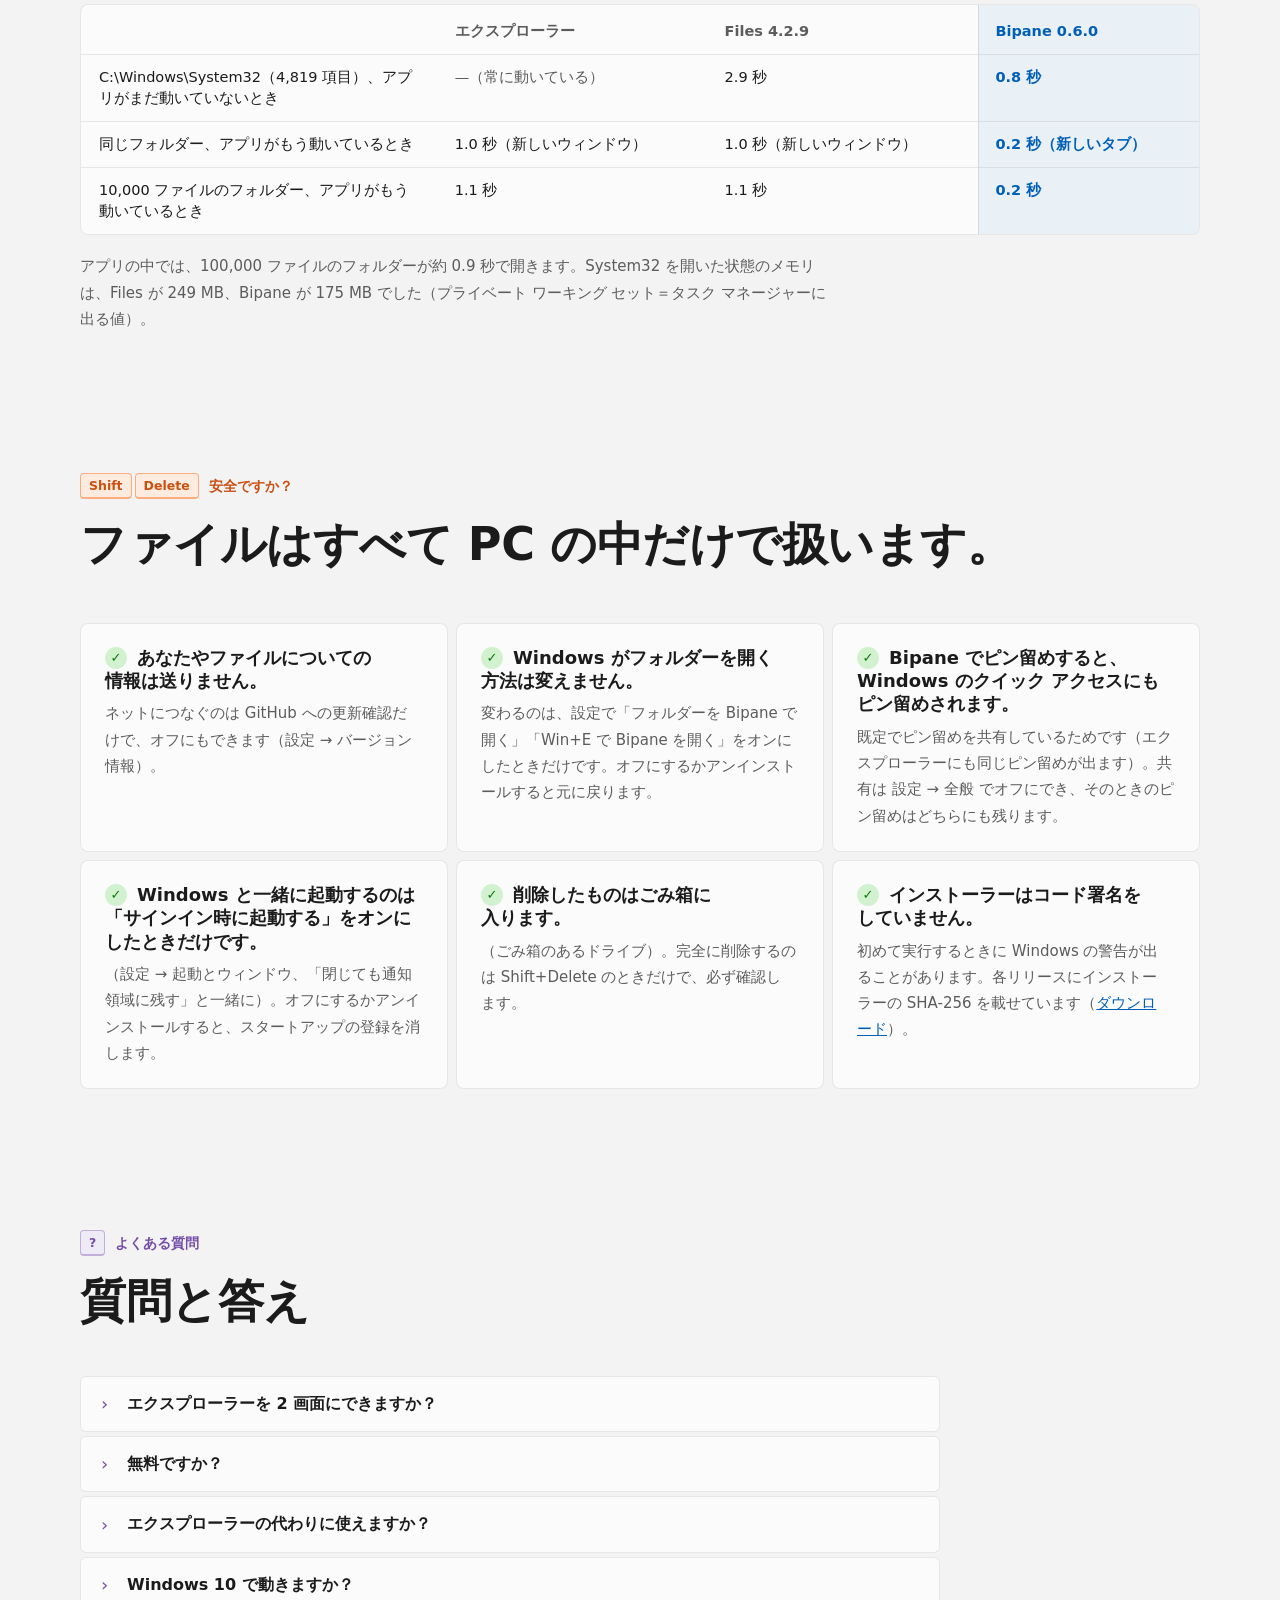
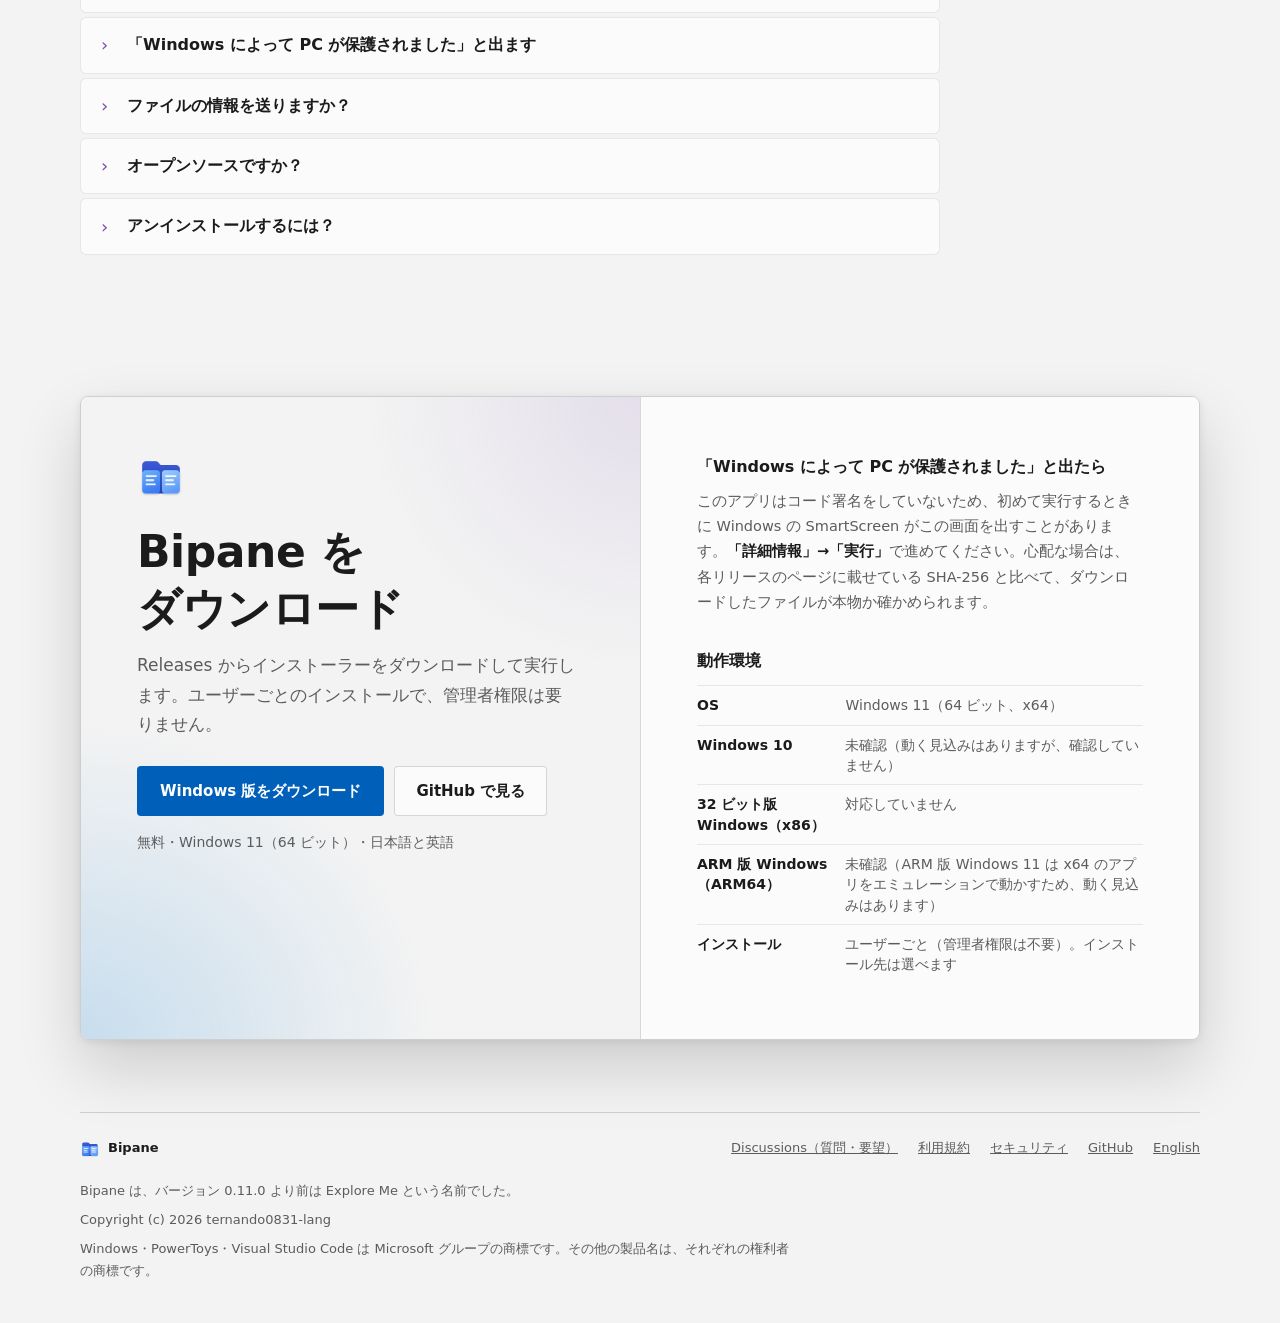
==== commit 0bc65b57: "README: v0.12.0 — Quick Look culling and actual size, smart extract, background picture The features" ====
--- a/docs/ja/index.html
+++ b/docs/ja/index.html
@@ -255,7 +255,7 @@
       </tbody>
     </table>
   </div>
-  <p class="note" data-reveal><strong>ほかが勝っているところ:</strong> エクスプローラーは Windows に最初から入っていて、ほかのアプリの「開く」「保存」の画面は常にエクスプローラーです。Files には着せ替え（テーマ・背景画像）、Git との連携、タグ、カラム表示があり、Windows 10 と ARM64 でも動き、オープンソースです。</p>
+  <p class="note" data-reveal><strong>ほかが勝っているところ:</strong> エクスプローラーは Windows に最初から入っていて、ほかのアプリの「開く」「保存」の画面は常にエクスプローラーです。Files にはテーマ、Git との連携、タグ、カラム表示があり、Windows 10 と ARM64 でも動き、オープンソースです。</p>
 
   <h3 class="sub" data-reveal>速さ</h3>
   <p class="note" data-reveal>コマンドラインからフォルダーを開いて、項目の数が表示されるまでの時間（作者の PC、Windows 11 25H2 で 5 回の中央値、2026 年 9 月 26 日）。</p>
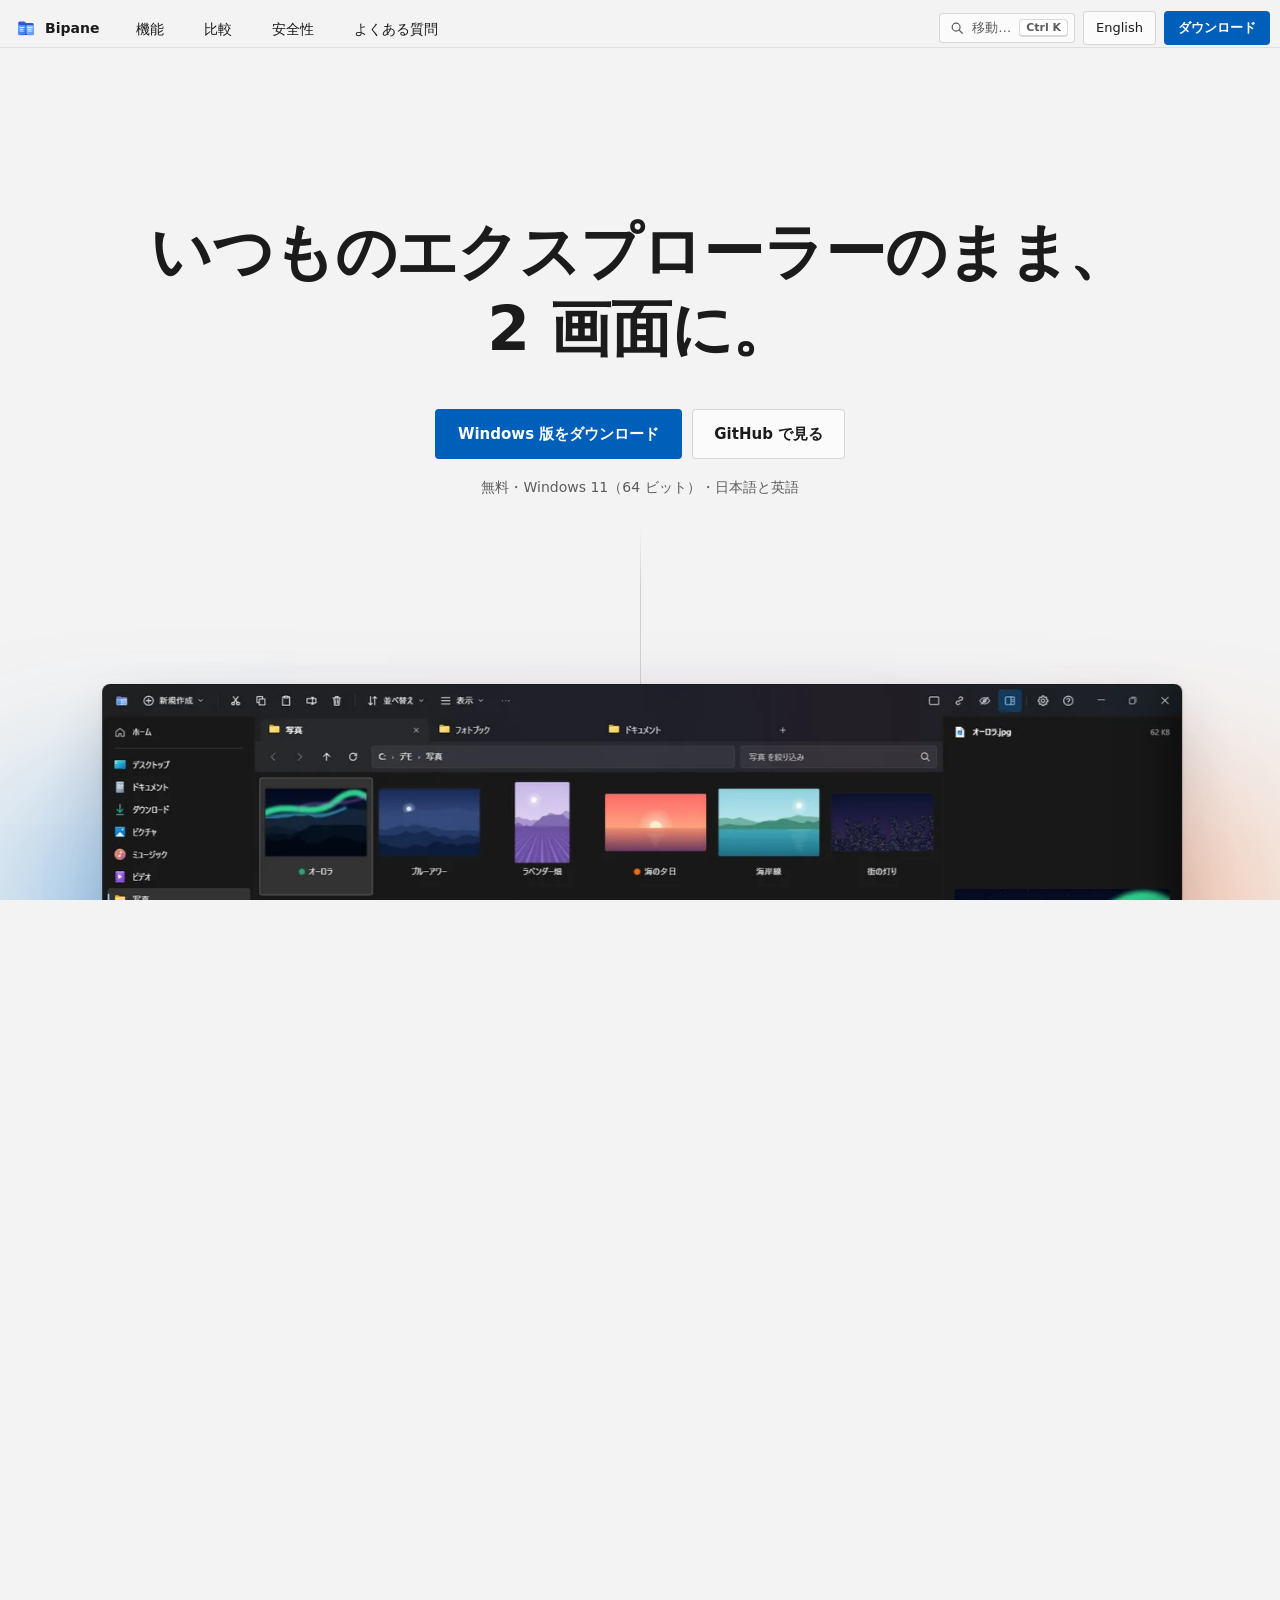
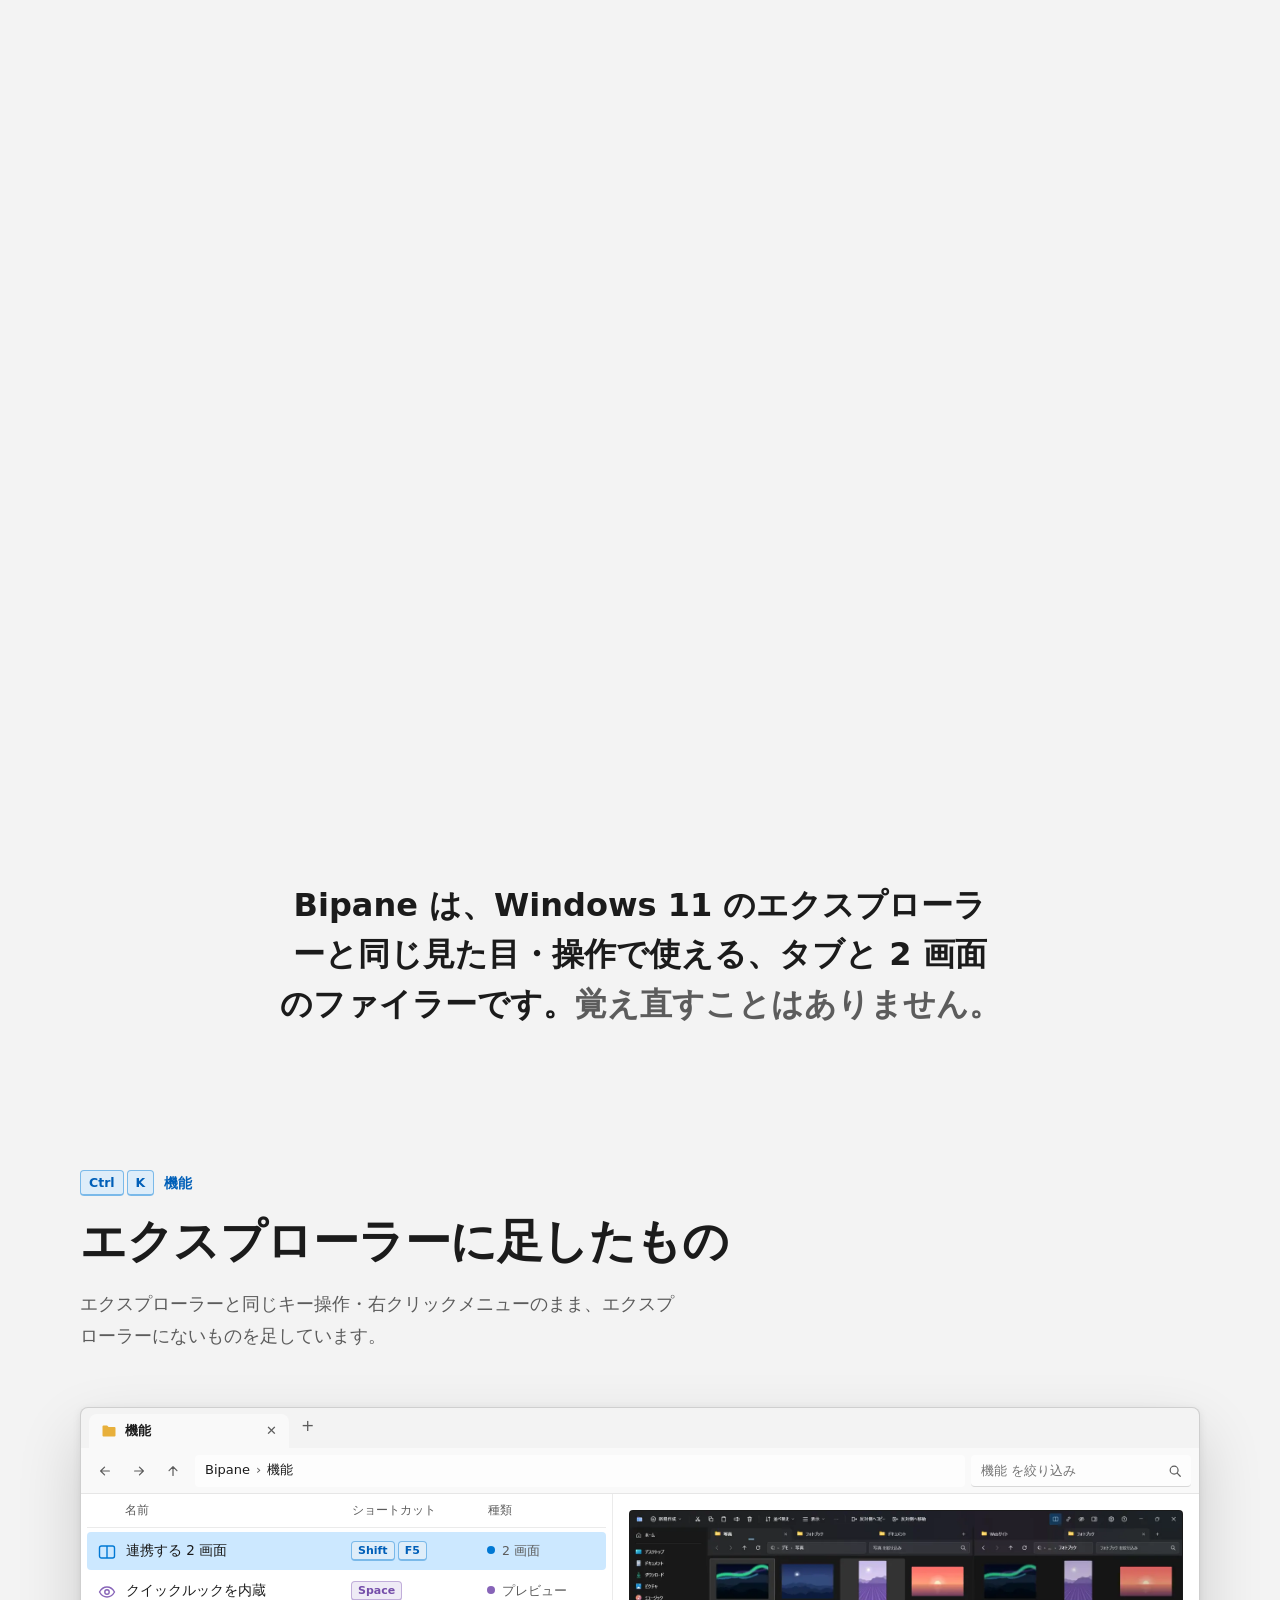
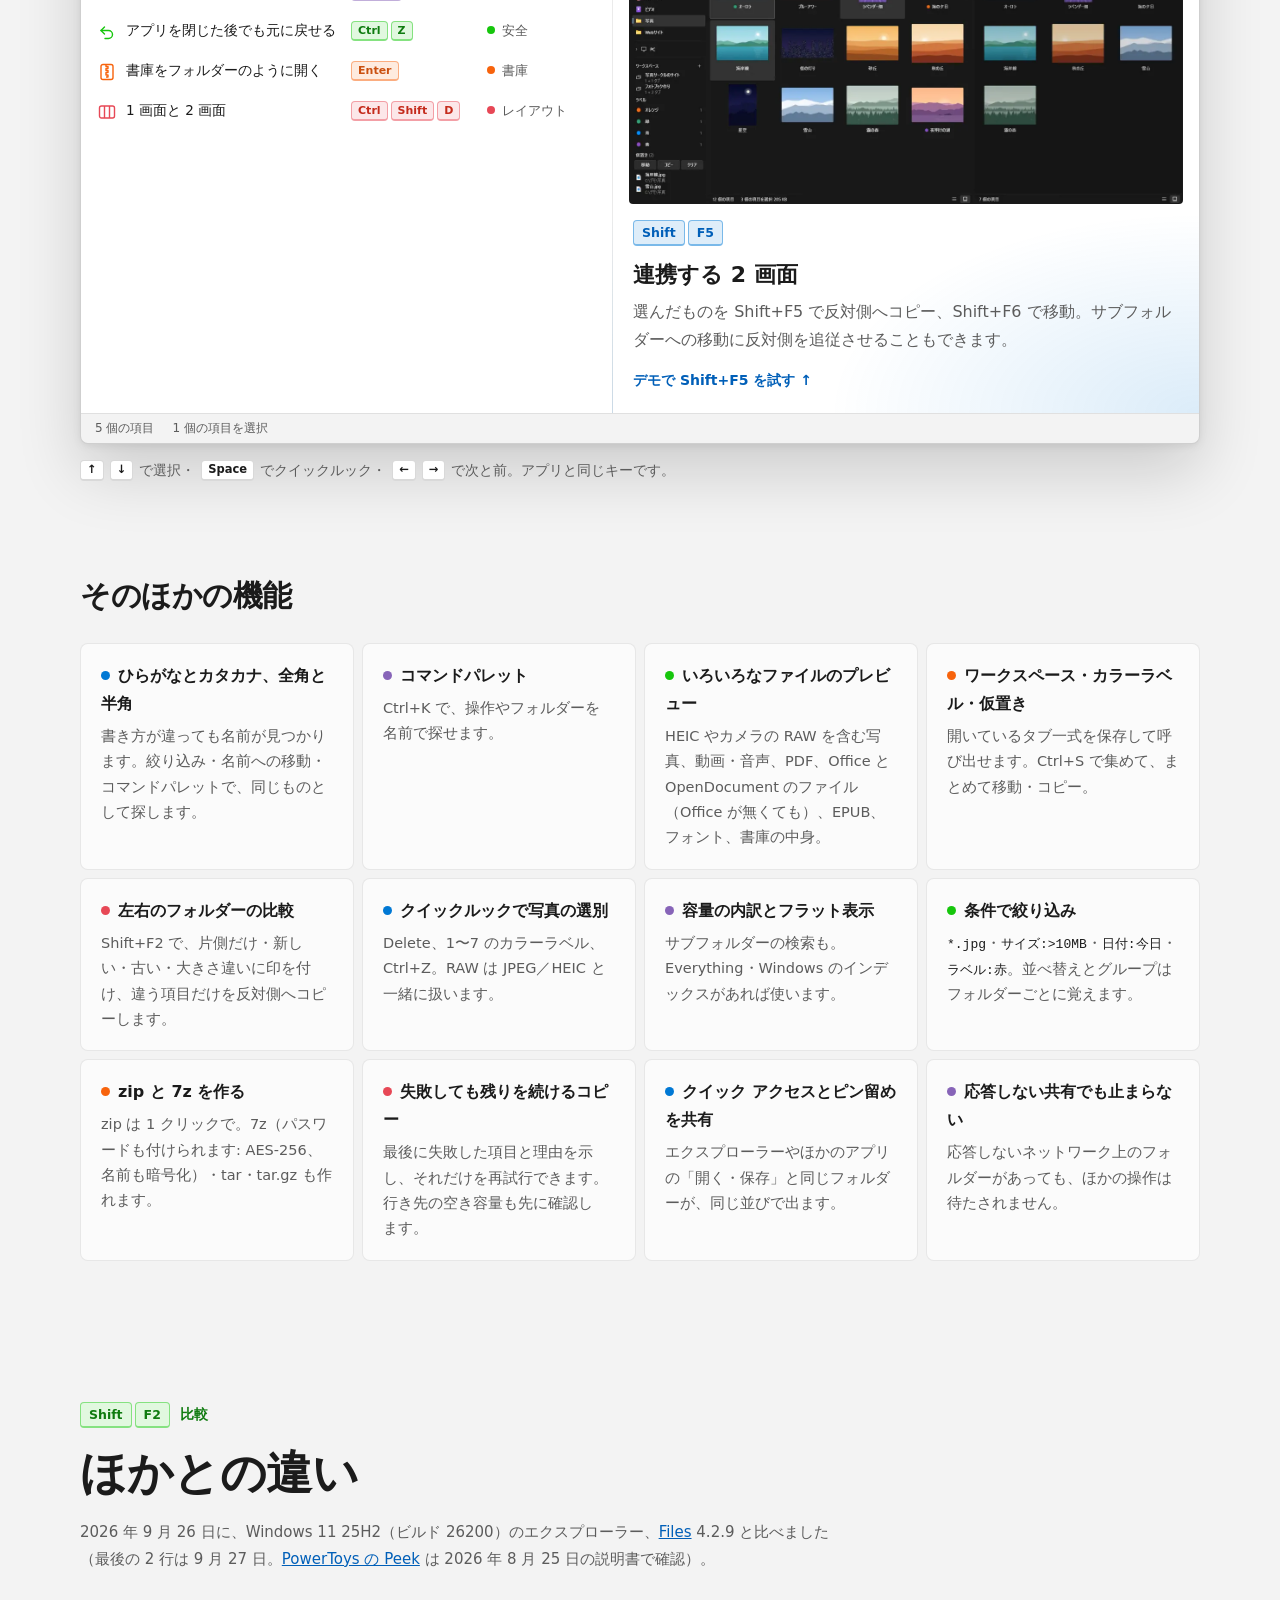
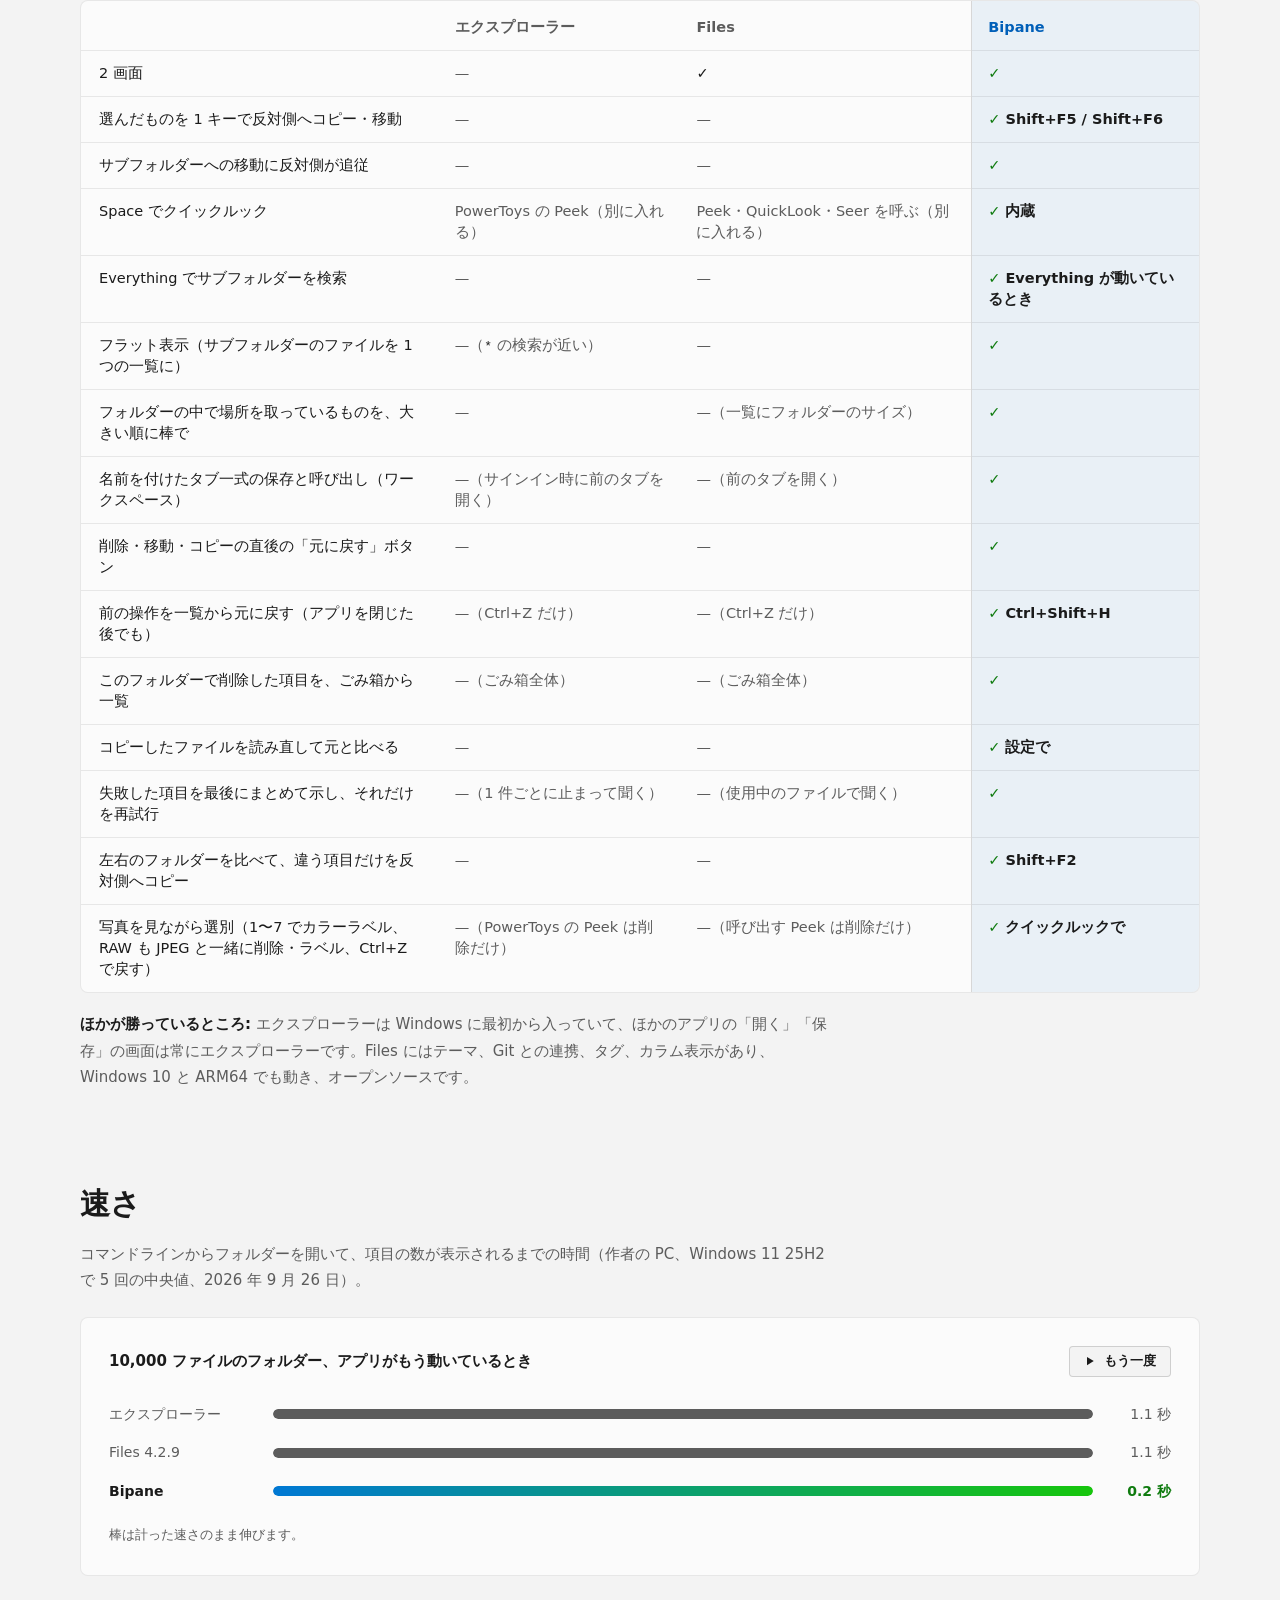
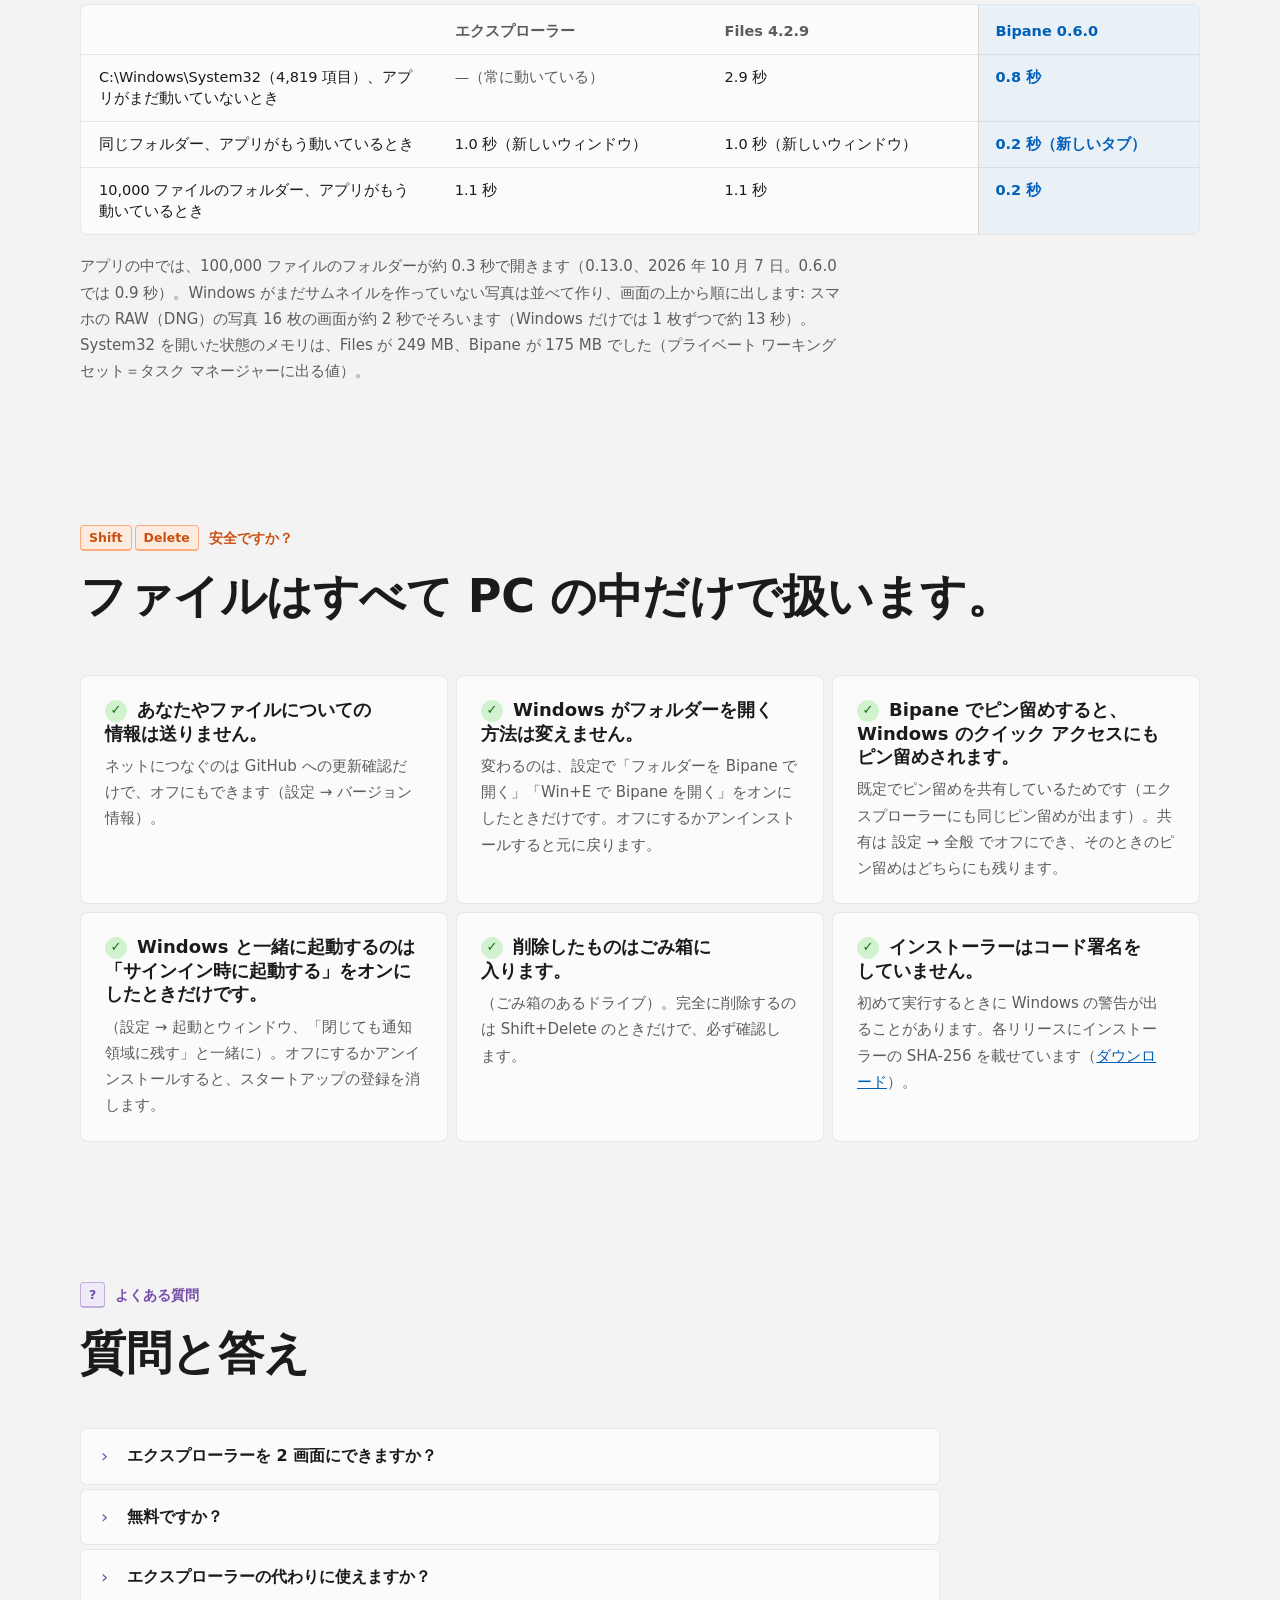
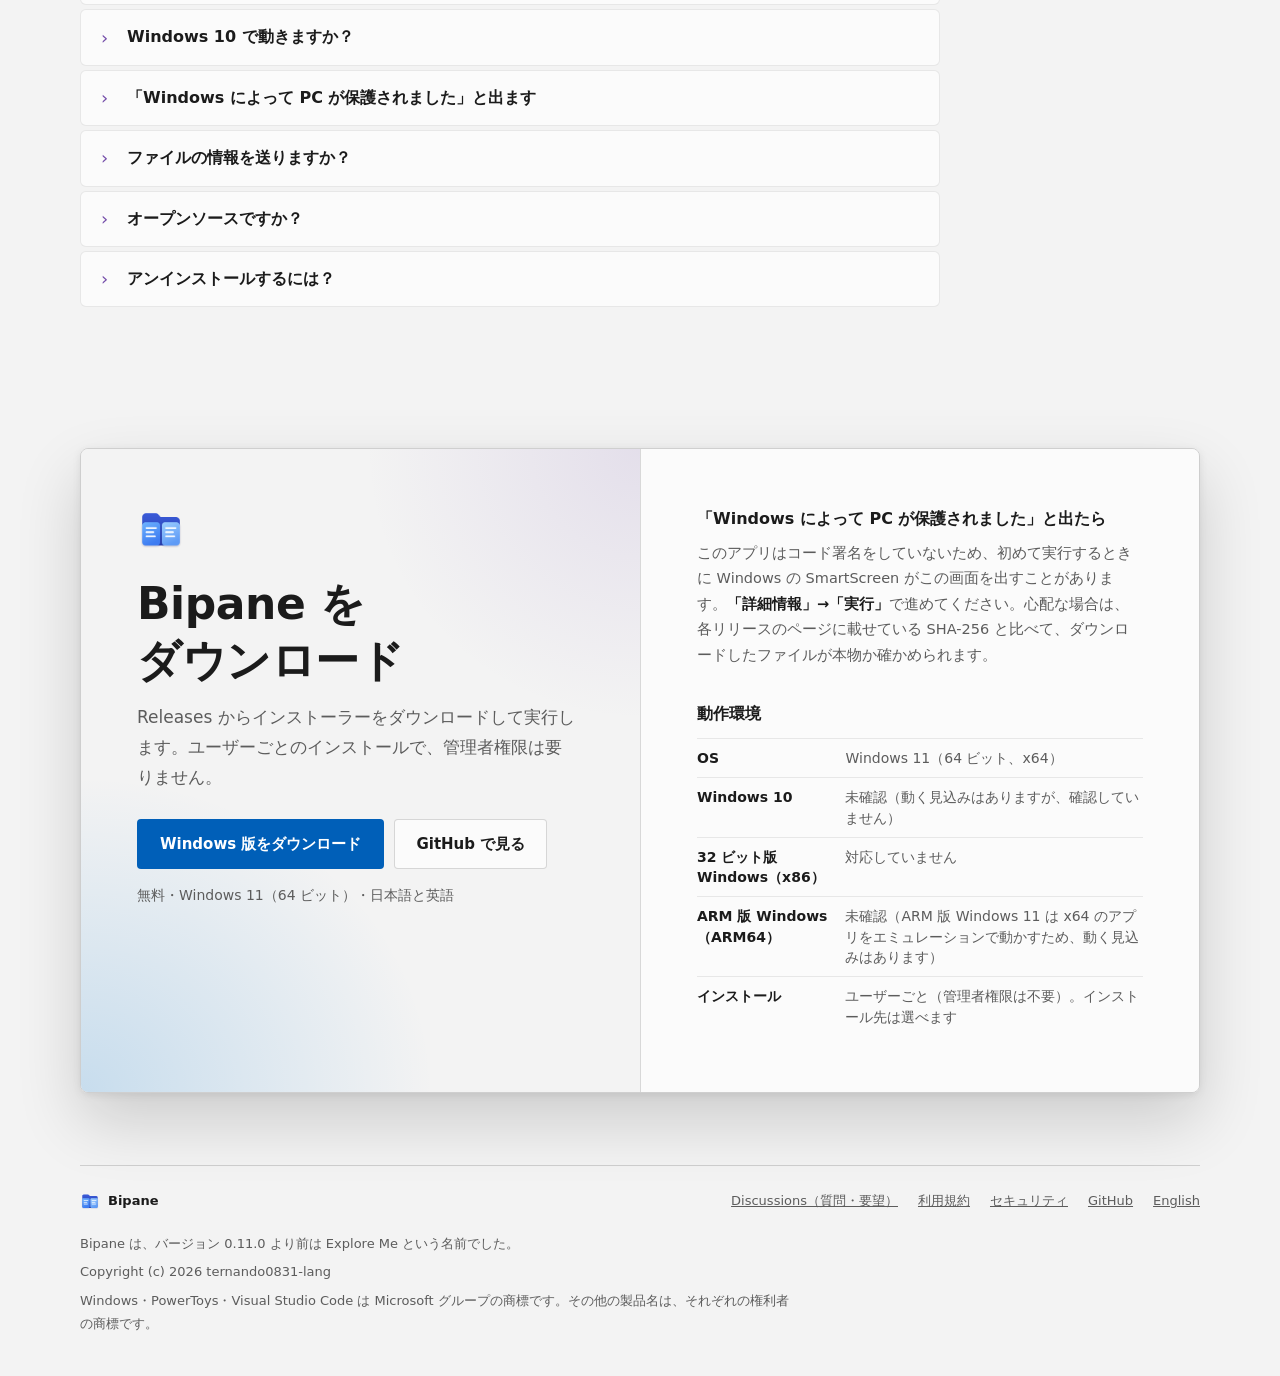
==== commit 047c659f: "README: v0.13.0 — faster thumbnails and folders A folder of 100,000 files now opens in about 0.3 s (" ====
--- a/docs/ja/index.html
+++ b/docs/ja/index.html
@@ -276,7 +276,7 @@
       </tbody>
     </table>
   </div>
-  <p class="note" data-reveal>アプリの中では、100,000 ファイルのフォルダーが約 0.9 秒で開きます。System32 を開いた状態のメモリは、Files が 249 MB、Bipane が 175 MB でした（プライベート ワーキング セット＝タスク マネージャーに出る値）。</p>
+  <p class="note" data-reveal>アプリの中では、100,000 ファイルのフォルダーが約 0.3 秒で開きます（0.13.0、2026 年 10 月 7 日。0.6.0 では 0.9 秒）。Windows がまだサムネイルを作っていない写真は並べて作り、画面の上から順に出します: スマホの RAW（DNG）の写真 16 枚の画面が約 2 秒でそろいます（Windows だけでは 1 枚ずつで約 13 秒）。System32 を開いた状態のメモリは、Files が 249 MB、Bipane が 175 MB でした（プライベート ワーキング セット＝タスク マネージャーに出る値）。</p>
 </section>
 
 <section class="block" id="safe" aria-labelledby="safe-h">
